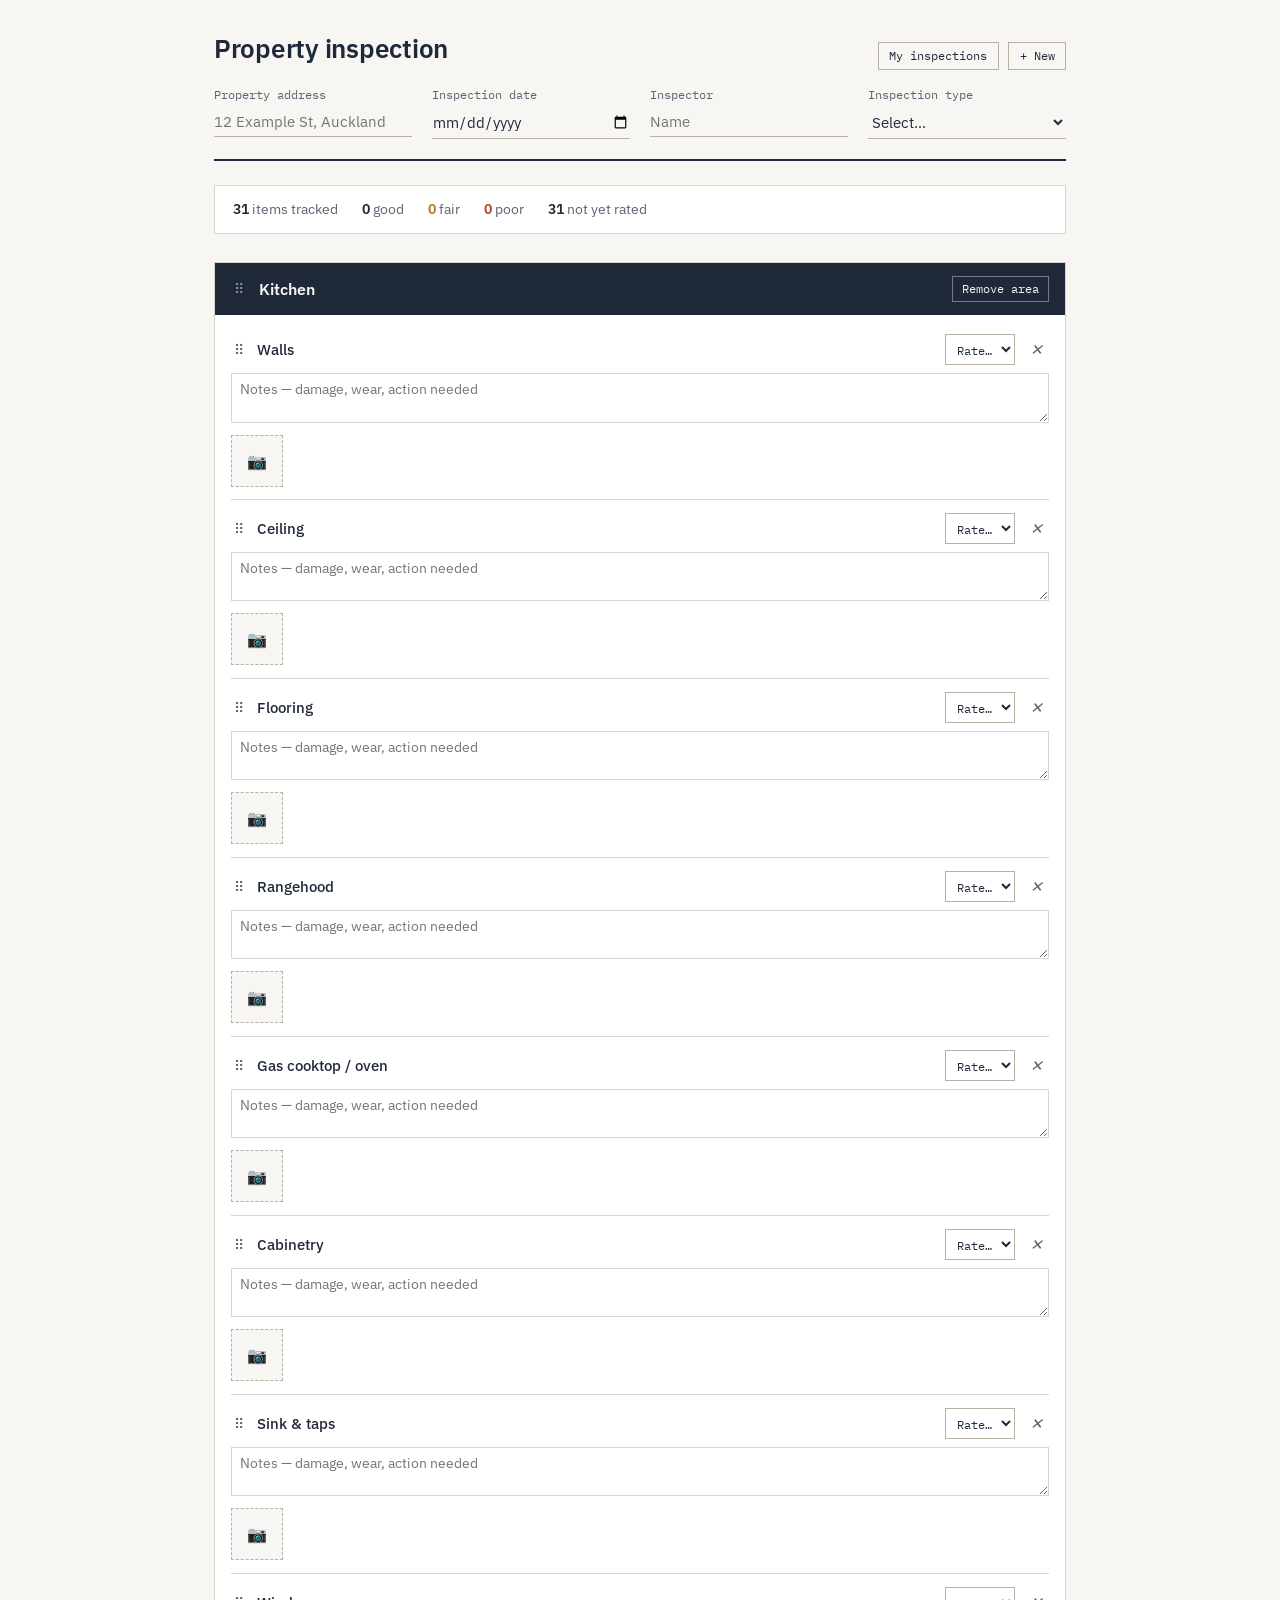
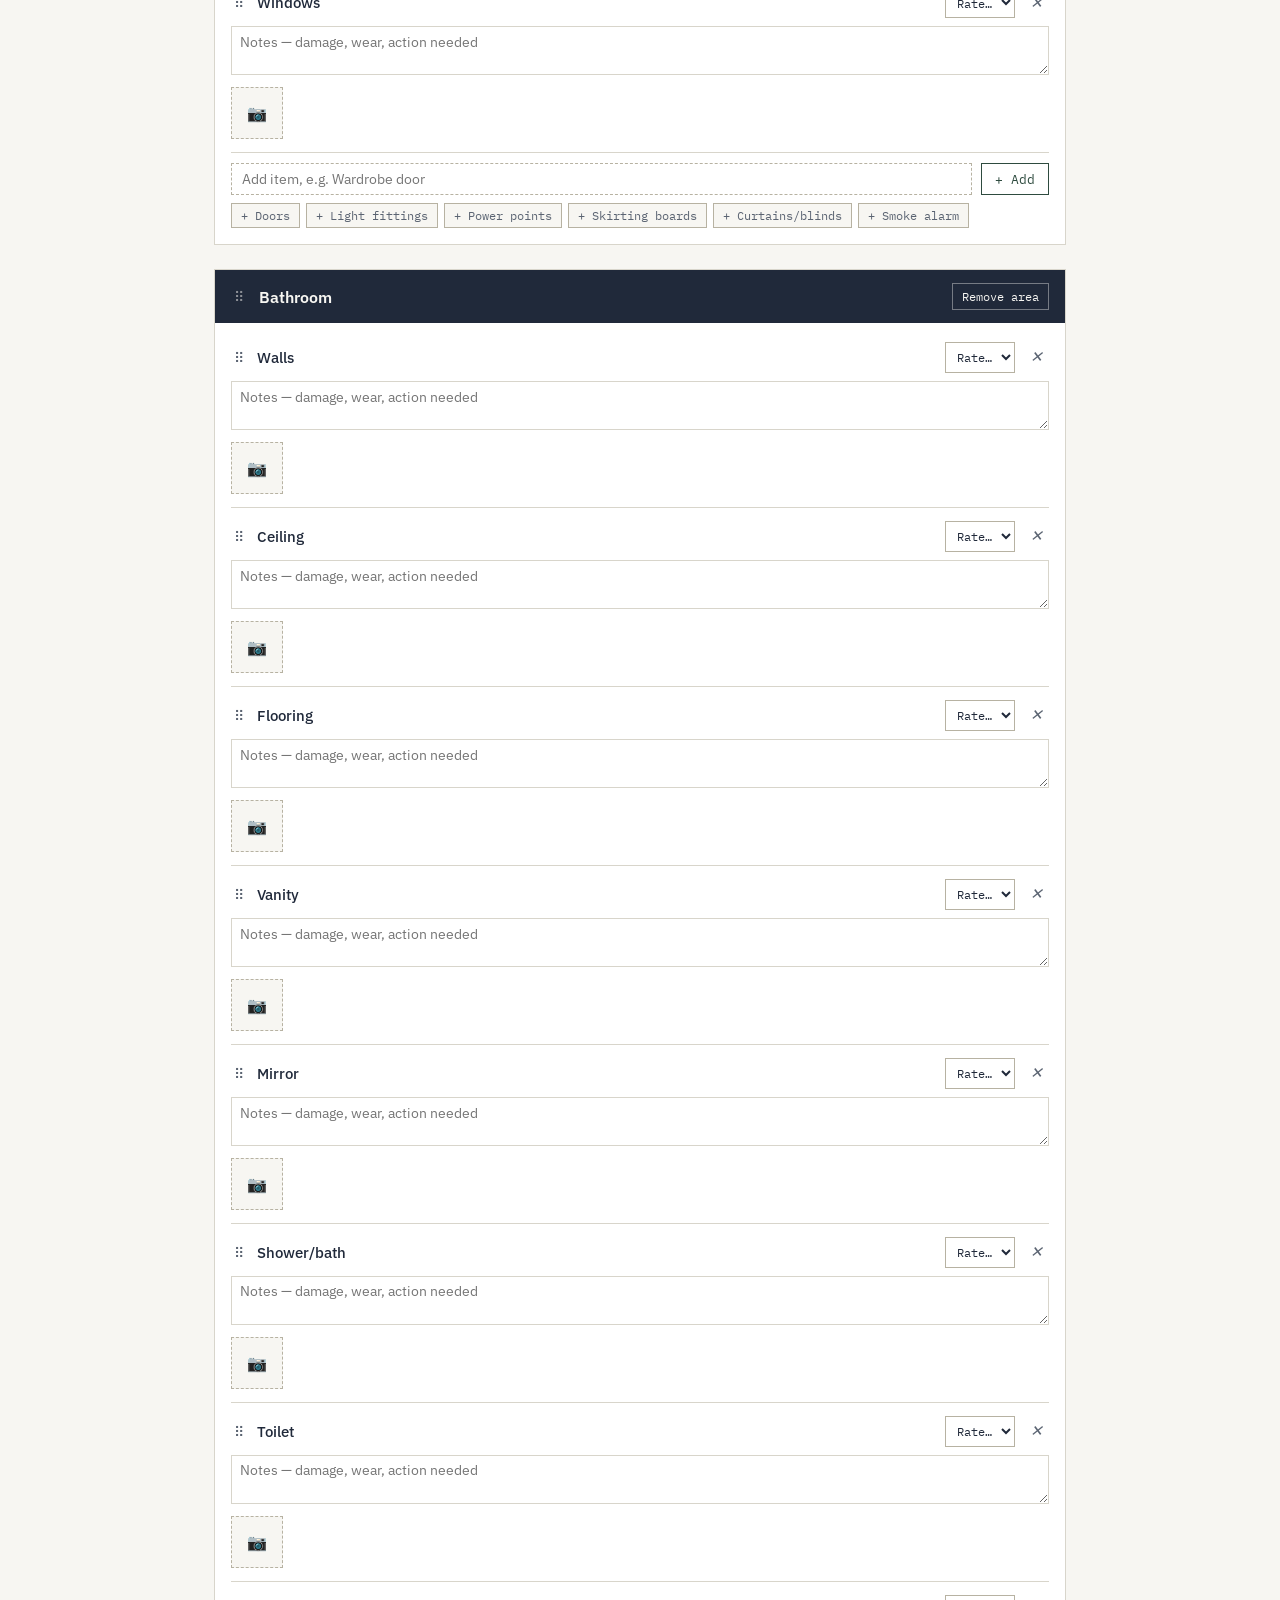
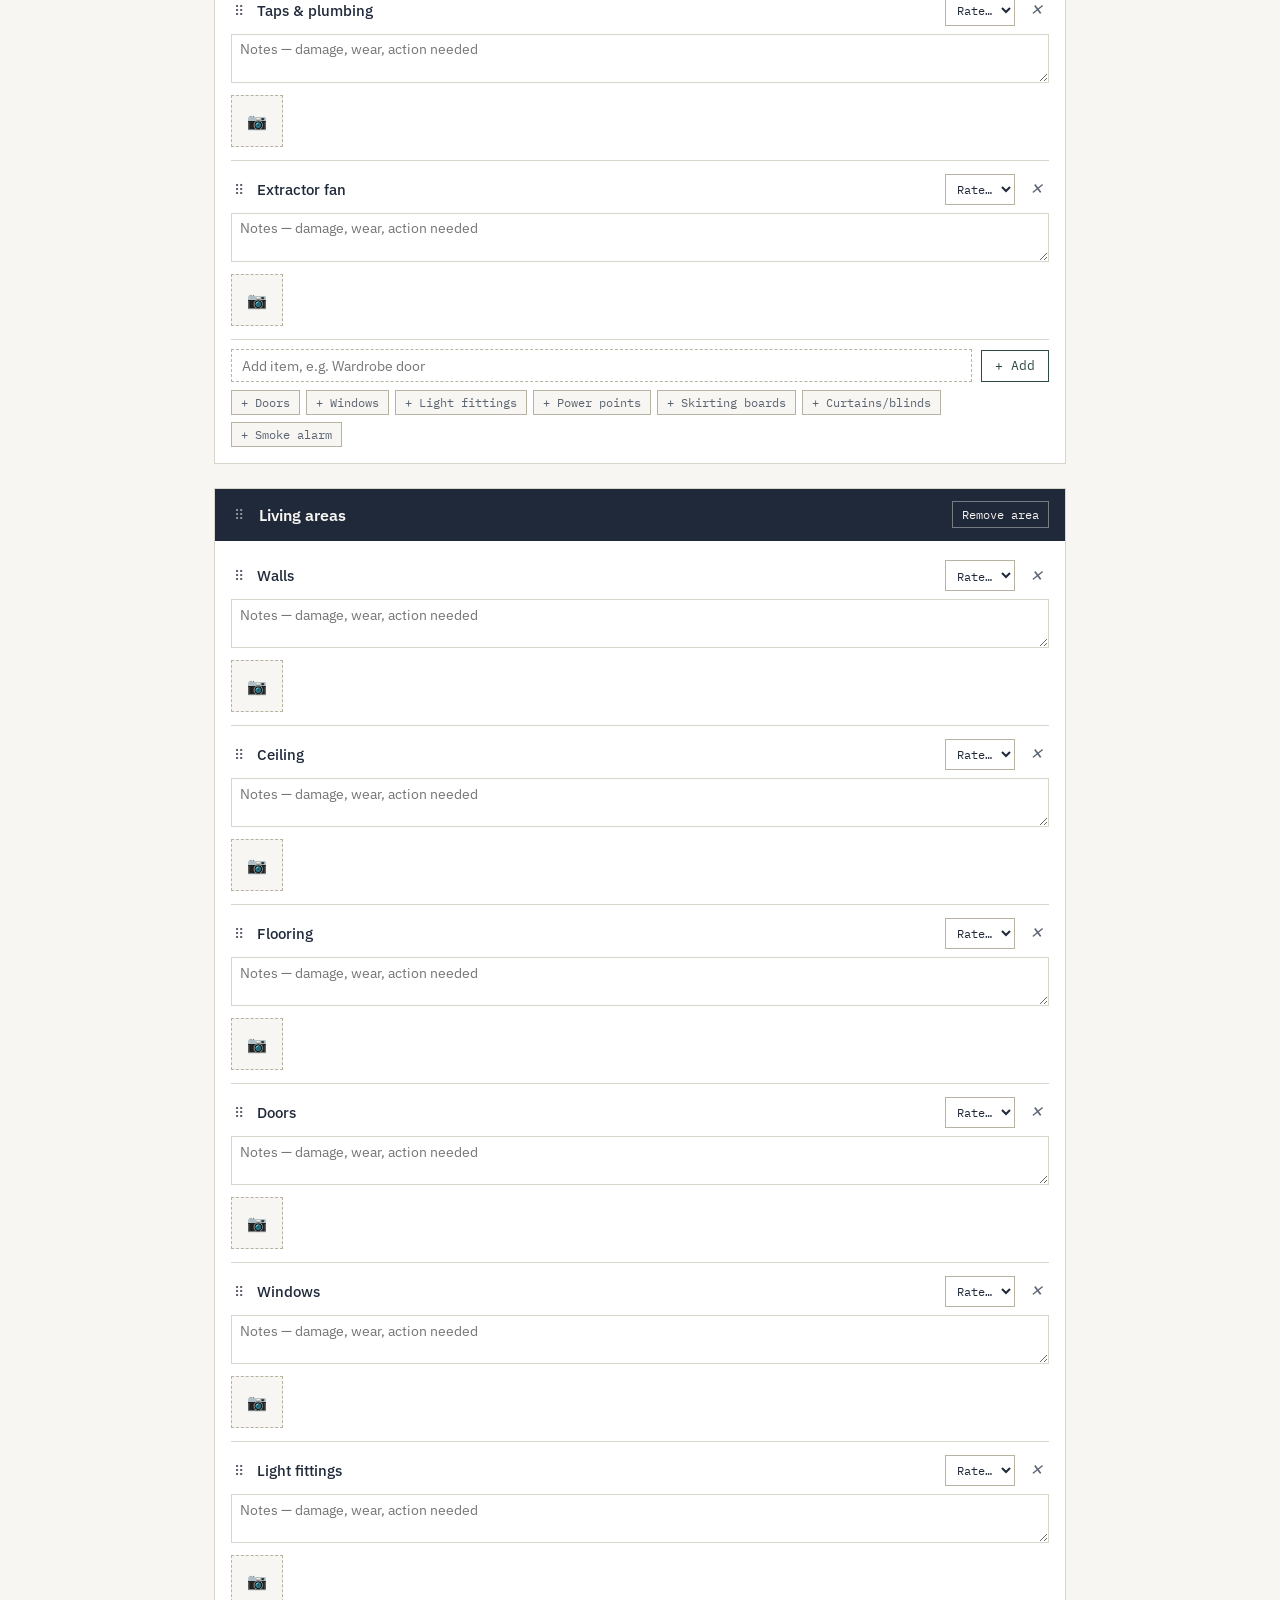
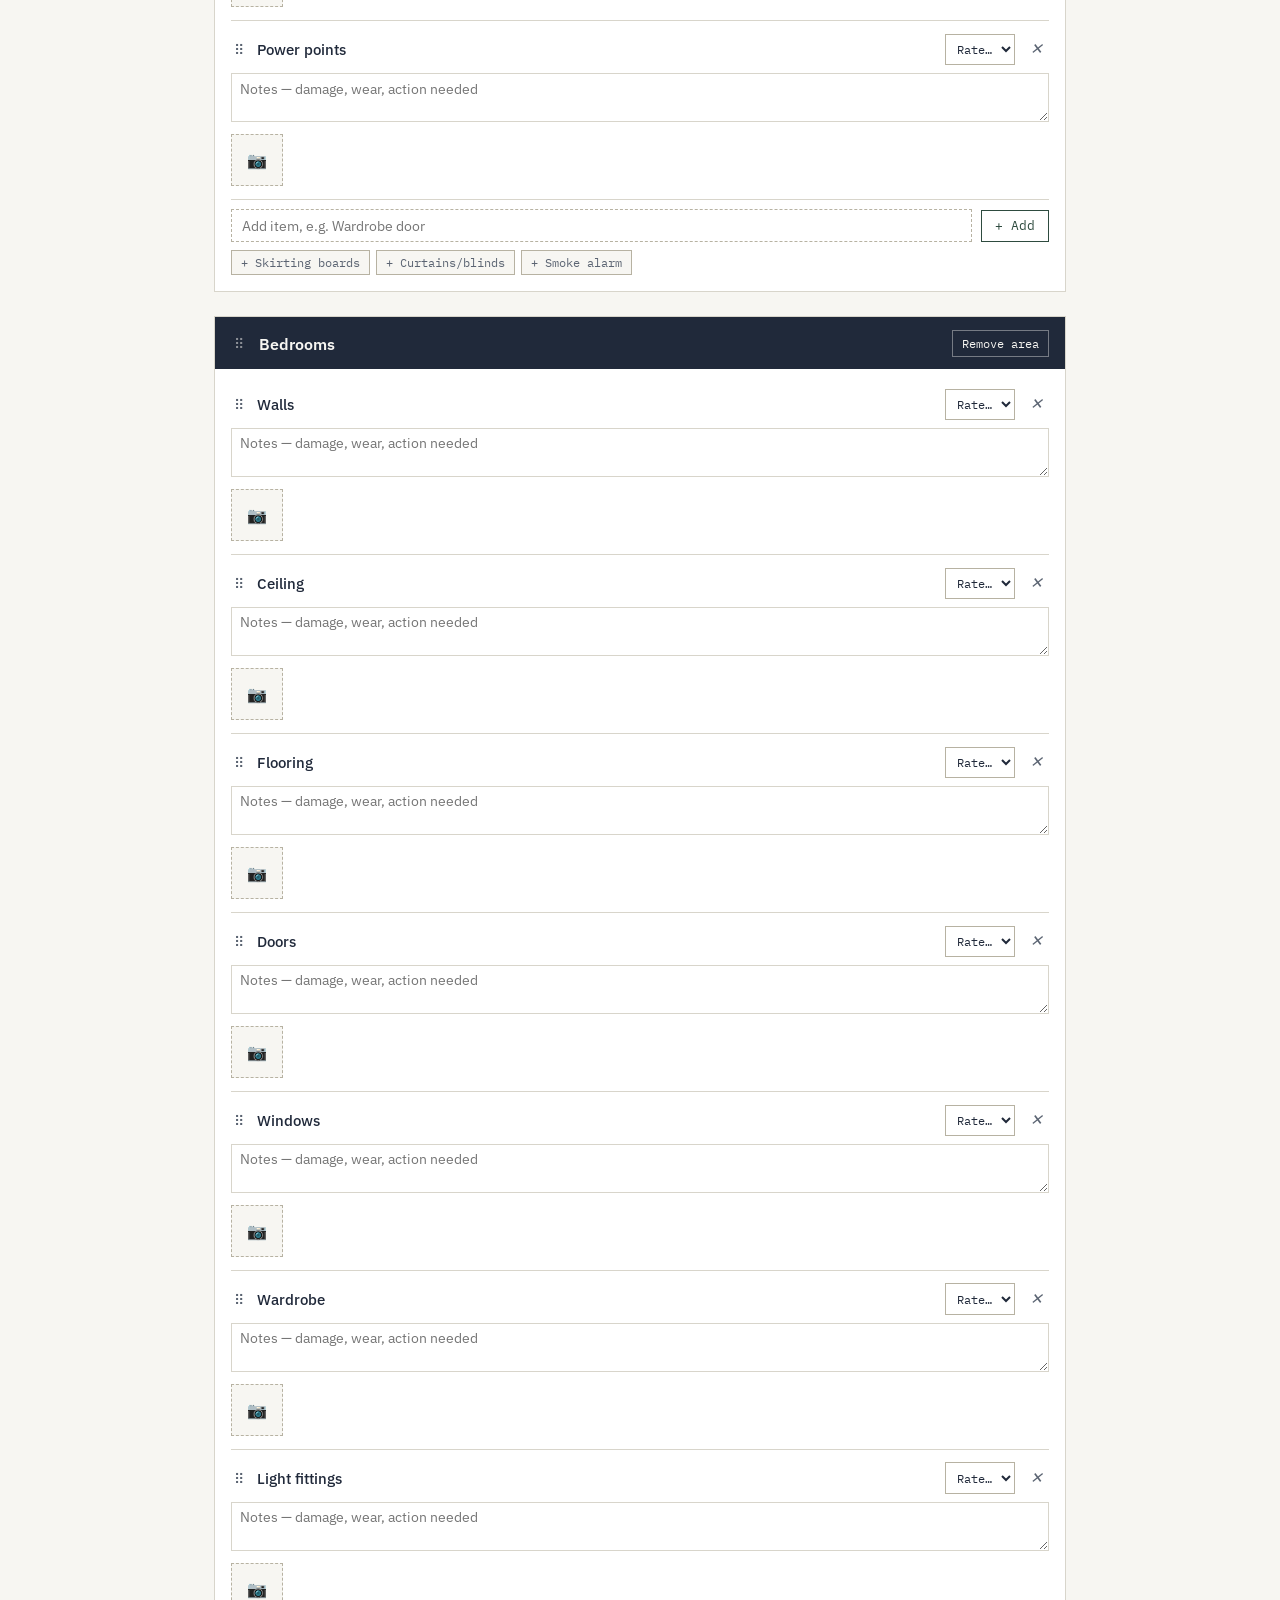
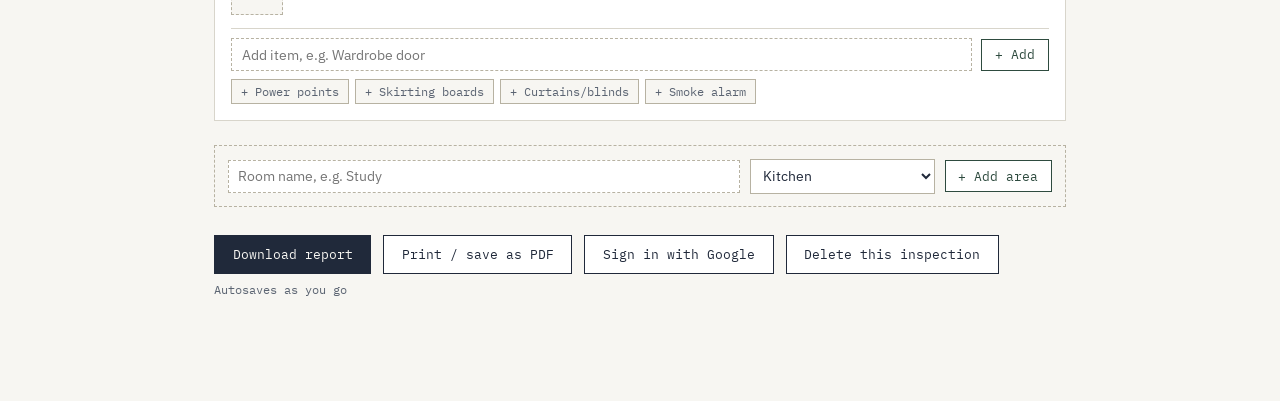
==== index.html @ 3323bc87 "Add files via upload" ====
<!DOCTYPE html>
<html lang="en">
<head>
<meta charset="UTF-8">
<meta name="viewport" content="width=device-width, initial-scale=1.0, viewport-fit=cover">
<meta name="apple-mobile-web-app-capable" content="yes">
<meta name="apple-mobile-web-app-status-bar-style" content="default">
<meta name="apple-mobile-web-app-title" content="Inspection">
<meta name="mobile-web-app-capable" content="yes">
<meta name="color-scheme" content="light">
<link rel="apple-touch-icon" href="data:image/svg+xml,%3Csvg xmlns='http://www.w3.org/2000/svg' viewBox='0 0 120 120'%3E%3Crect width='120' height='120' fill='%2320293A'/%3E%3Crect x='30' y='18' width='60' height='84' fill='%23F7F6F2'/%3E%3Crect x='42' y='10' width='36' height='16' rx='2' fill='%232E4B3F'/%3E%3Cline x1='40' y1='40' x2='80' y2='40' stroke='%2320293A' stroke-width='4'/%3E%3Cline x1='40' y1='54' x2='80' y2='54' stroke='%2320293A' stroke-width='4'/%3E%3Cline x1='40' y1='68' x2='68' y2='68' stroke='%2320293A' stroke-width='4'/%3E%3Ccircle cx='40' cy='84' r='6' fill='%233E7A52'/%3E%3C/svg%3E">
<title>Property Inspection Tracker</title>
<script src="https://accounts.google.com/gsi/client" async defer></script>
<style>
  @import url('https://fonts.googleapis.com/css2?family=IBM+Plex+Sans:wght@400;500;600&family=IBM+Plex+Mono:wght@400;500&display=swap');

  :root{
    --paper:#F7F6F2;
    --ink:#20293A;
    --ink-soft:#5B6472;
    --line:#D8D5CB;
    --line-strong:#B7B2A2;
    --accent:#2E4B3F;
    --good:#3E7A52;
    --good-bg:#E7F1E9;
    --fair:#B4791E;
    --fair-bg:#FBF0DC;
    --poor:#B4432B;
    --poor-bg:#FAE6E1;
    --na-bg:#EDECE7;
  }
  :root{ color-scheme: light; }
  *{box-sizing:border-box;}
  body{
    margin:0;
    background:var(--paper);
    color:var(--ink);
    font-family:'IBM Plex Sans',sans-serif;
    padding:0 0 4rem;
  }
  .wrap{max-width:900px;margin:0 auto;padding:2rem 1.5rem;}

  header{
    border-bottom:2px solid var(--ink);
    padding-bottom:1.25rem;
    margin-bottom:1.5rem;
  }
  header h1{
    font-size:1.6rem;
    font-weight:600;
    margin:0 0 .9rem;
    letter-spacing:-0.01em;
  }
  .meta-grid{
    display:grid;
    grid-template-columns:repeat(auto-fit,minmax(180px,1fr));
    gap:.75rem 1.25rem;
  }
  .meta-field label{
    display:block;
    font-size:.72rem;
    color:var(--ink-soft);
    margin-bottom:.25rem;
    font-family:'IBM Plex Mono',monospace;
  }
  .meta-field input,
  .meta-field select{
    width:100%;
    border:none;
    border-bottom:1px solid var(--line-strong);
    background:transparent;
    font-family:'IBM Plex Sans',sans-serif;
    font-size:.95rem;
    padding:.3rem 0;
    color:var(--ink);
  }
  .meta-field select{cursor:pointer;}
  .meta-field input:focus,
  .meta-field select:focus{outline:none;border-bottom-color:var(--accent);}

  .summary-bar{
    display:flex;
    gap:1.5rem;
    flex-wrap:wrap;
    margin:1.25rem 0 1.75rem;
    padding:.9rem 1.1rem;
    background:#fff;
    border:1px solid var(--line);
  }
  .summary-item{font-size:.85rem;color:var(--ink-soft);}
  .summary-item b{color:var(--ink);font-weight:600;}
  .summary-item.flag-fair b{color:var(--fair);}
  .summary-item.flag-poor b{color:var(--poor);}

  .area{
    margin-bottom:1.5rem;
    border:1px solid var(--line);
    background:#fff;
  }
  .area-head{
    display:flex;
    align-items:center;
    justify-content:space-between;
    padding:.8rem 1rem;
    background:var(--ink);
    color:var(--paper);
    gap:.6rem;
  }
  .area-head-left{display:flex;align-items:center;gap:.6rem;flex:1;min-width:0;}
  .drag-handle{
    cursor:grab;
    color:rgba(247,246,242,.5);
    font-family:'IBM Plex Mono',monospace;
    font-size:.9rem;
    user-select:none;
    padding:.1rem .2rem;
    flex-shrink:0;
  }
  .drag-handle:active{cursor:grabbing;}
  .item-card .drag-handle{
    color:var(--ink-soft);
    align-self:center;
  }
  .area.drag-over{
    outline:2px dashed var(--accent);
    outline-offset:-2px;
  }
  .area.dragging{opacity:.4;}
  .area-head input{
    background:transparent;
    border:none;
    color:var(--paper);
    font-size:1.02rem;
    font-weight:600;
    font-family:'IBM Plex Sans',sans-serif;
    width:60%;
  }
  .area-head input:focus{outline:none;border-bottom:1px solid var(--paper);}
  .area-head .area-actions{display:flex;gap:.6rem;align-items:center;}
  .area-head button{
    background:none;border:1px solid rgba(247,246,242,.4);color:var(--paper);
    font-size:.72rem;padding:.3rem .55rem;cursor:pointer;font-family:'IBM Plex Mono',monospace;
  }
  .area-head button:hover{background:rgba(247,246,242,.12);}

  .items{padding:.4rem 1rem 1rem;}
  .item-card{
    padding:.8rem 0;
    border-bottom:1px solid var(--line);
  }
  .item-card:last-child{border-bottom:none;}
  .item-card.dragging{opacity:.4;}
  .item-card.drag-over{border-top:2px solid var(--accent);}
  .item-top{
    display:flex;
    align-items:center;
    gap:.6rem;
    margin-bottom:.5rem;
  }
  .item-top .drag-handle{flex-shrink:0;}
  .item-top input.item-name{
    flex:1;
    min-width:0;
    border:none;background:transparent;font-size:.92rem;font-weight:500;
    padding:.35rem 0;font-family:'IBM Plex Sans',sans-serif;color:var(--ink);
  }
  .item-top input.item-name:focus{outline:none;}
  .item-top select{
    font-family:'IBM Plex Mono',monospace;
    font-size:.78rem;
    padding:.35rem .4rem;
    border:1px solid var(--line-strong);
    background:#fff;
    color:var(--ink);
    cursor:pointer;
    flex-shrink:0;
  }
  .item-top select.cond-good{background:var(--good-bg);color:var(--good);border-color:var(--good);}
  .item-top select.cond-fair{background:var(--fair-bg);color:var(--fair);border-color:var(--fair);}
  .item-top select.cond-poor{background:var(--poor-bg);color:var(--poor);border-color:var(--poor);}
  .item-top select.cond-na{background:var(--na-bg);color:var(--ink-soft);}
  .item-top .del-item{
    background:none;border:none;color:var(--ink-soft);cursor:pointer;
    font-size:.95rem;padding:.35rem;flex-shrink:0;
  }
  .item-top .del-item:hover{color:var(--poor);}
  .item-card textarea{
    width:100%;
    resize:vertical;
    min-height:2.1rem;
    font-family:'IBM Plex Sans',sans-serif;
    font-size:.85rem;
    border:1px solid var(--line);
    padding:.35rem .5rem;
    color:var(--ink);
    margin-bottom:.5rem;
  }
  .item-card textarea:focus{outline:none;border-color:var(--accent);}

  .item-photos{display:flex;flex-wrap:wrap;gap:.5rem;align-items:center;}
  .photo-thumb{
    width:52px;height:52px;
    border:1px solid var(--line-strong);
    background-size:cover;background-position:center;
    cursor:pointer;padding:0;
    -webkit-print-color-adjust:exact;print-color-adjust:exact;
  }
  .add-photo-btn{
    width:52px;height:52px;
    display:flex;align-items:center;justify-content:center;
    border:1px dashed var(--line-strong);
    font-size:1rem;
    cursor:pointer;
    color:var(--ink-soft);
    background:var(--paper);
  }
  .add-photo-btn:hover{border-color:var(--accent);color:var(--accent);}
  .add-photo-btn input{display:none;}

  .add-item-row{
    display:flex;gap:.6rem;align-items:center;padding-top:.6rem;flex-wrap:wrap;
  }
  .add-item-row input{
    flex:1;min-width:140px;
    border:1px dashed var(--line-strong);
    padding:.4rem .6rem;
    font-size:.85rem;
    font-family:'IBM Plex Sans',sans-serif;
  }
  .add-item-row input:focus{outline:none;border-color:var(--accent);}
  .add-item-row select{
    border:1px solid var(--line-strong);
    background:#fff;
    padding:.4rem .5rem;
    font-size:.85rem;
    font-family:'IBM Plex Sans',sans-serif;
    color:var(--ink);
    min-width:170px;
  }
  .add-item-row select:focus{outline:none;border-color:var(--accent);}
  .add-item-row button.add-btn{
    border:1px solid var(--accent);color:var(--accent);background:#fff;
    padding:.4rem .8rem;font-size:.8rem;cursor:pointer;font-family:'IBM Plex Mono',monospace;
  }
  .add-item-row button.add-btn:hover{background:var(--accent);color:#fff;}

  .quick-chips{display:flex;flex-wrap:wrap;gap:.4rem;margin-top:.5rem;}
  .chip{
    font-size:.74rem;
    font-family:'IBM Plex Mono',monospace;
    border:1px solid var(--line-strong);
    background:var(--paper);
    padding:.25rem .55rem;
    cursor:pointer;
    color:var(--ink-soft);
  }
  .chip:hover{border-color:var(--accent);color:var(--accent);}

  .bottom-actions{
    display:flex;gap:.75rem;flex-wrap:wrap;margin-top:1.75rem;
  }
  .bottom-actions button{
    font-family:'IBM Plex Mono',monospace;
    font-size:.82rem;
    padding:.6rem 1.1rem;
    cursor:pointer;
    border:1px solid var(--ink);
    background:#fff;
    color:var(--ink);
  }
  .bottom-actions button.primary{background:var(--ink);color:var(--paper);}
  .bottom-actions button:hover{opacity:.85;}

  .save-status{
    font-size:.72rem;color:var(--ink-soft);font-family:'IBM Plex Mono',monospace;
    margin-top:.5rem;
  }

  @media (max-width:640px){
    .item-top{flex-wrap:wrap;}
    .item-top input.item-name{flex-basis:100%;order:1;}
  }

  @media print{
    body{background:#fff;}
    .add-item-row,.area-head button,.bottom-actions,.save-status,.add-photo-btn,.header-actions,.modal-overlay{display:none !important;}
    .area{break-inside:avoid;}
    .area-head{background:#eee !important;color:#000 !important;-webkit-print-color-adjust:exact;print-color-adjust:exact;}
    .area-head input{color:#000 !important;}
    .photo-thumb{-webkit-print-color-adjust:exact;print-color-adjust:exact;}
  }

  .header-top{display:flex;align-items:center;justify-content:space-between;gap:.75rem;flex-wrap:wrap;margin-bottom:.5rem;}
  .header-actions{display:flex;gap:.6rem;}
  .linklike{
    background:none;border:1px solid var(--line-strong);color:var(--ink);
    font-family:'IBM Plex Mono',monospace;font-size:.75rem;
    padding:.35rem .65rem;cursor:pointer;
  }
  .linklike:hover{border-color:var(--accent);color:var(--accent);}

  .modal-overlay{
    position:fixed;inset:0;background:rgba(32,41,58,.55);
    display:flex;align-items:center;justify-content:center;
    padding:1.25rem;z-index:100;
  }
  .modal-overlay[hidden]{display:none;}
  .modal{
    background:#fff;max-width:520px;width:100%;max-height:80vh;
    overflow-y:auto;border:1px solid var(--line);
  }
  .modal-head{
    display:flex;align-items:center;justify-content:space-between;
    padding:.9rem 1rem;background:var(--ink);color:var(--paper);
    font-weight:600;position:sticky;top:0;
  }
  .modal-head button{background:none;border:none;color:var(--paper);font-size:1.1rem;cursor:pointer;}
  #drafts-list{padding:.5rem;}
  .empty-note{padding:1rem;color:var(--ink-soft);font-size:.88rem;}
  .draft-row{
    display:flex;align-items:center;justify-content:space-between;gap:.75rem;
    padding:.75rem;border-bottom:1px solid var(--line);
  }
  .draft-row:last-child{border-bottom:none;}
  .draft-row.draft-current{background:var(--good-bg);}
  .draft-title{font-weight:600;font-size:.9rem;}
  .draft-meta{font-size:.72rem;color:var(--ink-soft);font-family:'IBM Plex Mono',monospace;margin-top:.15rem;}
  .draft-actions{display:flex;gap:.4rem;flex-shrink:0;}
  .draft-actions button{
    font-family:'IBM Plex Mono',monospace;font-size:.72rem;
    padding:.35rem .6rem;border:1px solid var(--line-strong);background:#fff;cursor:pointer;
  }
  .draft-resume:hover{border-color:var(--accent);color:var(--accent);}
  .draft-delete:hover{border-color:var(--poor);color:var(--poor);}

  .lightbox-inner{max-width:90vw;max-height:85vh;display:flex;flex-direction:column;gap:.75rem;align-items:center;}
  .lightbox-inner img{max-width:90vw;max-height:70vh;object-fit:contain;background:#000;}
  .lightbox-actions{display:flex;gap:.6rem;}
  .lightbox-actions button{
    font-family:'IBM Plex Mono',monospace;font-size:.8rem;padding:.5rem 1rem;cursor:pointer;
    border:1px solid #fff;background:transparent;color:#fff;
  }
</style>
</head>
<body>
<div class="wrap">

  <header>
    <div class="header-top">
      <h1>Property inspection</h1>
      <div class="header-actions">
        <button class="linklike" id="drafts-btn">My inspections</button>
        <button class="linklike" id="new-btn">+ New</button>
      </div>
    </div>
    <div class="meta-grid">
      <div class="meta-field"><label>Property address</label><input id="f-address" placeholder="12 Example St, Auckland"></div>
      <div class="meta-field"><label>Inspection date</label><input id="f-date" type="date"></div>
      <div class="meta-field"><label>Inspector</label><input id="f-inspector" placeholder="Name"></div>
      <div class="meta-field"><label>Inspection type</label>
        <select id="f-type">
          <option value="">Select…</option>
          <option value="Routine">Routine</option>
          <option value="Entry">Entry</option>
          <option value="Exit">Exit</option>
        </select>
      </div>
    </div>
  </header>

  <div class="summary-bar" id="summary-bar"></div>

  <div id="areas"></div>

  <div class="add-item-row" id="new-area-row" style="border:1px dashed var(--line-strong);padding:.8rem;margin-bottom:1.5rem;">
    <input id="new-area-name" placeholder="Room name, e.g. Study">
    <select id="new-area-template"></select>
    <button class="add-btn" id="add-area-btn">+ Add area</button>
  </div>

  <div class="bottom-actions">
    <button class="primary" id="export-btn">Download report</button>
    <button id="print-btn">Print / save as PDF</button>
    <button id="drive-signin-btn">Sign in with Google</button>
    <button id="drive-upload-btn" style="display:none;">Save to Drive</button>
    <button id="reset-btn">Delete this inspection</button>
  </div>
  <div class="save-status" id="save-status">Autosaves as you go</div>
  <div class="save-status" id="drive-status"></div>

</div>

<div class="modal-overlay" id="drafts-modal" hidden>
  <div class="modal">
    <div class="modal-head"><span>My inspections</span><button id="drafts-close">✕</button></div>
    <div id="drafts-list"></div>
  </div>
</div>

<div class="modal-overlay" id="lightbox" hidden>
  <div class="lightbox-inner">
    <img id="lightbox-img" src="" alt="Item photo">
    <div class="lightbox-actions">
      <button id="lightbox-delete">Delete photo</button>
      <button id="lightbox-close">Close</button>
    </div>
  </div>
</div>

<script>
const STORAGE_KEY = 'inspection:current';
const CONDITIONS = ['Good','Fair','Poor','N/A'];
const INDEX_KEY = 'inspection:index';
const CURRENT_KEY = 'inspection:currentId';
function draftKey(id){ return 'inspection:draft:' + id; }

// ── Google Drive integration ──
// To enable "Save to Drive": in Google Cloud Console, create an OAuth Client ID
// (Application type: Web application; Authorized JavaScript origin = this page's
// https:// URL), then paste the Client ID below and re-upload this file.
const GOOGLE_CLIENT_ID = 'PASTE_YOUR_CLIENT_ID_HERE.apps.googleusercontent.com';
const DRIVE_SCOPE = 'https://www.googleapis.com/auth/drive.file https://www.googleapis.com/auth/userinfo.email';
let driveTokenClient = null;
let driveAccessToken = null;

// Standalone storage adapter — uses the browser's local storage directly,
// so this works fully offline once added to the Home Screen (no Claude needed).
const localDB = {
  async get(key){
    const v = localStorage.getItem(key);
    return v === null ? null : { key, value: v };
  },
  async set(key, value){
    localStorage.setItem(key, value);
    return { key, value };
  }
};

const DEFAULT_AREAS = [
  { name:'Kitchen', items:['Walls','Ceiling','Flooring','Rangehood','Gas cooktop / oven','Cabinetry','Sink & taps','Windows'] },
  { name:'Bathroom', items:['Walls','Ceiling','Flooring','Vanity','Mirror','Shower/bath','Toilet','Taps & plumbing','Extractor fan'] },
  { name:'Living areas', items:['Walls','Ceiling','Flooring','Doors','Windows','Light fittings','Power points'] },
  { name:'Bedrooms', items:['Walls','Ceiling','Flooring','Doors','Windows','Wardrobe','Light fittings'] },
];

const ROOM_TEMPLATES = {
  'Kitchen': ['Walls','Ceiling','Flooring','Rangehood','Gas cooktop / oven','Cabinetry','Sink & taps','Windows','Light fittings','Power points'],
  'Bathroom': ['Walls','Ceiling','Flooring','Vanity','Mirror','Shower/bath','Toilet','Taps & plumbing','Extractor fan','Light fittings'],
  'Bedroom': ['Walls','Ceiling','Flooring','Doors','Windows','Wardrobe','Light fittings','Power points','Curtains/blinds'],
  'Living area': ['Walls','Ceiling','Flooring','Doors','Windows','Light fittings','Power points','Curtains/blinds'],
  'Laundry': ['Walls','Ceiling','Flooring','Sink & taps','Cabinetry','Windows','Light fittings','Power points','Extractor fan'],
  'Garage': ['Walls','Ceiling','Flooring','Garage door','Windows','Light fittings','Power points'],
  'Outdoor / exterior': ['Exterior walls','Roof','Guttering','Fencing','Decking/paving','Garden beds','Letterbox','Outdoor lighting'],
  'Hallway / entry': ['Walls','Ceiling','Flooring','Front door','Light fittings','Power points'],
  'Blank (no preset items)': []
};

const COMMON_ITEMS = ['Walls','Ceiling','Flooring','Doors','Windows','Light fittings','Power points','Skirting boards','Curtains/blinds','Smoke alarm'];

let state = null;
let saveTimer = null;

function uid(){ return Math.random().toString(36).slice(2,9); }

function freshState(id){
  return {
    id,
    address:'', date:'', inspector:'', type:'',
    areas: DEFAULT_AREAS.map(a => ({
      id: uid(),
      name: a.name,
      items: a.items.map(name => ({ id: uid(), name, condition:'', notes:'', photos:[] }))
    }))
  };
}

async function getIndex(){
  try{
    const r = await localDB.get(INDEX_KEY);
    return r && r.value ? JSON.parse(r.value) : [];
  }catch(e){ return []; }
}
async function setIndex(idx){
  await localDB.set(INDEX_KEY, JSON.stringify(idx));
}
async function upsertIndexEntry(){
  const idx = await getIndex();
  const i = idx.findIndex(d=>d.id===state.id);
  const entry = { id: state.id, address: state.address, date: state.date, type: state.type, updatedAt: Date.now() };
  if(i>=0) idx[i] = entry; else idx.push(entry);
  await setIndex(idx);
}

async function startFreshDraft(){
  state = freshState(uid());
  await localDB.set(CURRENT_KEY, state.id);
  await localDB.set(draftKey(state.id), JSON.stringify(state));
  await upsertIndexEntry();
}

async function load(){
  try{
    const curRes = await localDB.get(CURRENT_KEY);
    const currentId = curRes ? curRes.value : null;
    if(currentId){
      const draftRes = await localDB.get(draftKey(currentId));
      if(draftRes && draftRes.value) state = JSON.parse(draftRes.value);
    }
    if(!state) await startFreshDraft();
  }catch(e){
    await startFreshDraft();
  }
  render();
}

function scheduleSave(){
  document.getElementById('save-status').textContent = 'Saving…';
  clearTimeout(saveTimer);
  saveTimer = setTimeout(async ()=>{
    try{
      await localDB.set(draftKey(state.id), JSON.stringify(state));
      await upsertIndexEntry();
      document.getElementById('save-status').textContent = 'Saved ' + new Date().toLocaleTimeString();
    }catch(e){
      document.getElementById('save-status').textContent = 'Could not save — your changes stay in this session';
    }
  }, 500);
}

function condClass(c){
  if(c==='Good') return 'cond-good';
  if(c==='Fair') return 'cond-fair';
  if(c==='Poor') return 'cond-poor';
  if(c==='N/A') return 'cond-na';
  return '';
}

function renderSummary(){
  let total=0, good=0, fair=0, poor=0, unrated=0;
  state.areas.forEach(a=>a.items.forEach(it=>{
    total++;
    if(it.condition==='Good') good++;
    else if(it.condition==='Fair') fair++;
    else if(it.condition==='Poor') poor++;
    else if(it.condition==='') unrated++;
  }));
  const bar = document.getElementById('summary-bar');
  bar.innerHTML = `
    <div class="summary-item"><b>${total}</b> items tracked</div>
    <div class="summary-item"><b>${good}</b> good</div>
    <div class="summary-item flag-fair"><b>${fair}</b> fair</div>
    <div class="summary-item flag-poor"><b>${poor}</b> poor</div>
    <div class="summary-item"><b>${unrated}</b> not yet rated</div>
  `;
}

function render(){
  document.getElementById('f-address').value = state.address;
  document.getElementById('f-date').value = state.date;
  document.getElementById('f-inspector').value = state.inspector;
  document.getElementById('f-type').value = state.type;

  const areasEl = document.getElementById('areas');
  areasEl.innerHTML = '';

  state.areas.forEach(area=>{
    const areaDiv = document.createElement('div');
    areaDiv.className = 'area';

    areaDiv.dataset.areaId = area.id;

    const head = document.createElement('div');
    head.className = 'area-head';
    head.innerHTML = `
      <div class="area-head-left">
        <span class="drag-handle" draggable="true" title="Drag to reorder">⠿</span>
        <input class="area-name-input" value="${escapeAttr(area.name)}">
      </div>
      <div class="area-actions">
        <button class="del-area-btn" title="Remove this area">Remove area</button>
      </div>
    `;
    head.querySelector('.area-name-input').addEventListener('input', e=>{
      area.name = e.target.value; scheduleSave();
    });
    head.querySelector('.del-area-btn').addEventListener('click', ()=>{
      if(confirm(`Remove "${area.name}" and all its items?`)){
        state.areas = state.areas.filter(a=>a.id!==area.id);
        scheduleSave(); render();
      }
    });
    areaDiv.appendChild(head);

    const itemsDiv = document.createElement('div');
    itemsDiv.className = 'items';

    area.items.forEach(item=>{
      if(!item.photos) item.photos = [];
      const row = document.createElement('div');
      row.className = 'item-card';
      row.dataset.itemId = item.id;
      row.innerHTML = `
        <div class="item-top">
          <span class="drag-handle" draggable="true" title="Drag to reorder">⠿</span>
          <input class="item-name" value="${escapeAttr(item.name)}" placeholder="Item name">
          <select class="${condClass(item.condition)}">
            <option value=""${item.condition===''?' selected':''}>Rate…</option>
            ${CONDITIONS.map(c=>`<option value="${c}"${item.condition===c?' selected':''}>${c}</option>`).join('')}
          </select>
          <button class="del-item" title="Remove item"><i>✕</i></button>
        </div>
        <textarea placeholder="Notes — damage, wear, action needed">${escapeHtml(item.notes)}</textarea>
        <div class="item-photos">
          ${item.photos.map((src,idx)=>`<button type="button" class="photo-thumb" data-idx="${idx}" style="background-image:url('${src}')" title="View photo"></button>`).join('')}
          <label class="add-photo-btn" title="Add a photo">
            📷
            <input type="file" accept="image/*" capture="environment" class="photo-input">
          </label>
        </div>
      `;
      row.querySelector('.item-name').addEventListener('input', e=>{
        item.name = e.target.value; scheduleSave();
      });
      const sel = row.querySelector('select');
      sel.addEventListener('change', e=>{
        item.condition = e.target.value;
        sel.className = condClass(item.condition);
        scheduleSave(); renderSummary();
      });
      row.querySelector('textarea').addEventListener('input', e=>{
        item.notes = e.target.value; scheduleSave();
      });
      row.querySelector('.del-item').addEventListener('click', ()=>{
        area.items = area.items.filter(i=>i.id!==item.id);
        scheduleSave(); render();
      });
      row.querySelectorAll('.photo-thumb').forEach(btn=>{
        btn.addEventListener('click', ()=>{
          openLightbox(item, parseInt(btn.dataset.idx,10));
        });
      });
      const photoInput = row.querySelector('.photo-input');
      photoInput.addEventListener('change', async e=>{
        const file = e.target.files[0];
        if(!file) return;
        try{
          const dataUrl = await compressImage(file);
          item.photos.push(dataUrl);
          scheduleSave(); render();
        }catch(err){
          alert('Could not process that photo. Please try again.');
        }
      });
      itemsDiv.appendChild(row);
    });

    const addRow = document.createElement('div');
    addRow.className = 'add-item-row';
    addRow.innerHTML = `<input placeholder="Add item, e.g. Wardrobe door"><button class="add-btn">+ Add</button>`;
    const addInput = addRow.querySelector('input');
    const addBtn = addRow.querySelector('.add-btn');
    const doAdd = (nameOverride)=>{
      const v = (nameOverride !== undefined ? nameOverride : addInput.value).trim();
      if(!v) return;
      area.items.push({ id: uid(), name: v, condition:'', notes:'', photos:[] });
      addInput.value='';
      scheduleSave(); render();
    };
    addBtn.addEventListener('click', ()=>doAdd());
    addInput.addEventListener('keydown', e=>{ if(e.key==='Enter'){ e.preventDefault(); doAdd(); } });
    itemsDiv.appendChild(addRow);

    const existingNames = new Set(area.items.map(i=>i.name.trim().toLowerCase()));
    const suggestions = COMMON_ITEMS.filter(n=>!existingNames.has(n.toLowerCase())).slice(0,8);
    if(suggestions.length){
      const chipsDiv = document.createElement('div');
      chipsDiv.className = 'quick-chips';
      suggestions.forEach(name=>{
        const chip = document.createElement('button');
        chip.type = 'button';
        chip.className = 'chip';
        chip.textContent = '+ ' + name;
        chip.addEventListener('click', ()=>doAdd(name));
        chipsDiv.appendChild(chip);
      });
      itemsDiv.appendChild(chipsDiv);
    }

    areaDiv.appendChild(itemsDiv);
    areasEl.appendChild(areaDiv);
  });

  renderSummary();
}

function escapeHtml(s){
  return (s||'').replace(/&/g,'&amp;').replace(/</g,'&lt;').replace(/>/g,'&gt;');
}
function escapeAttr(s){
  return (s||'').replace(/&/g,'&amp;').replace(/"/g,'&quot;');
}

document.getElementById('f-address').addEventListener('input', e=>{ state.address=e.target.value; scheduleSave(); });
document.getElementById('f-date').addEventListener('input', e=>{ state.date=e.target.value; scheduleSave(); });
document.getElementById('f-inspector').addEventListener('input', e=>{ state.inspector=e.target.value; scheduleSave(); });
document.getElementById('f-type').addEventListener('change', e=>{ state.type=e.target.value; scheduleSave(); });

// --- Drag and drop reordering (areas + items within an area) ---
const areasEl = document.getElementById('areas');
let dragKind = null;   // 'area' | 'item'
let dragAreaId = null;
let dragItemId = null;

areasEl.addEventListener('dragstart', e=>{
  const handle = e.target.closest('.drag-handle');
  if(!handle) return;
  const itemRow = handle.closest('.item-card');
  const areaBlock = handle.closest('.area');
  if(itemRow){
    dragKind = 'item';
    dragAreaId = areaBlock.dataset.areaId;
    dragItemId = itemRow.dataset.itemId;
    itemRow.classList.add('dragging');
  }else if(areaBlock){
    dragKind = 'area';
    dragAreaId = areaBlock.dataset.areaId;
    areaBlock.classList.add('dragging');
  }
  e.dataTransfer.effectAllowed = 'move';
});

areasEl.addEventListener('dragend', e=>{
  areasEl.querySelectorAll('.dragging').forEach(el=>el.classList.remove('dragging'));
  areasEl.querySelectorAll('.drag-over').forEach(el=>el.classList.remove('drag-over'));
  dragKind = null; dragAreaId = null; dragItemId = null;
});

areasEl.addEventListener('dragover', e=>{
  if(!dragKind) return;
  e.preventDefault();
  if(dragKind === 'area'){
    const overArea = e.target.closest('.area');
    areasEl.querySelectorAll('.area.drag-over').forEach(el=>el.classList.remove('drag-over'));
    if(overArea) overArea.classList.add('drag-over');
  }else if(dragKind === 'item'){
    const overRow = e.target.closest('.item-card');
    const overAreaBlock = e.target.closest('.area');
    areasEl.querySelectorAll('.item-card.drag-over').forEach(el=>el.classList.remove('drag-over'));
    if(overRow && overAreaBlock && overAreaBlock.dataset.areaId === dragAreaId){
      overRow.classList.add('drag-over');
    }
  }
});

areasEl.addEventListener('drop', e=>{
  if(!dragKind) return;
  e.preventDefault();

  if(dragKind === 'area'){
    const overArea = e.target.closest('.area');
    if(overArea && overArea.dataset.areaId !== dragAreaId){
      const fromIdx = state.areas.findIndex(a=>a.id===dragAreaId);
      const toIdx = state.areas.findIndex(a=>a.id===overArea.dataset.areaId);
      const [moved] = state.areas.splice(fromIdx,1);
      state.areas.splice(toIdx,0,moved);
      scheduleSave(); render();
    }
  }else if(dragKind === 'item'){
    const overRow = e.target.closest('.item-card');
    const overAreaBlock = e.target.closest('.area');
    if(overRow && overAreaBlock && overAreaBlock.dataset.areaId === dragAreaId){
      const area = state.areas.find(a=>a.id===dragAreaId);
      const fromIdx = area.items.findIndex(i=>i.id===dragItemId);
      const toIdx = area.items.findIndex(i=>i.id===overRow.dataset.itemId);
      if(fromIdx !== -1 && toIdx !== -1 && fromIdx !== toIdx){
        const [moved] = area.items.splice(fromIdx,1);
        area.items.splice(toIdx,0,moved);
        scheduleSave(); render();
      }
    }
  }
});

function populateTemplateSelect(){
  const sel = document.getElementById('new-area-template');
  sel.innerHTML = Object.keys(ROOM_TEMPLATES).map(name=>`<option value="${escapeAttr(name)}">${name}</option>`).join('');
}
populateTemplateSelect();

document.getElementById('new-area-template').addEventListener('change', e=>{
  const nameInput = document.getElementById('new-area-name');
  const template = e.target.value;
  if(!nameInput.value.trim() && template !== 'Blank (no preset items)'){
    nameInput.value = template;
  }
});

document.getElementById('add-area-btn').addEventListener('click', ()=>{
  const input = document.getElementById('new-area-name');
  const templateSel = document.getElementById('new-area-template');
  const template = templateSel.value;
  const v = input.value.trim() || template;
  if(!v) return;
  const presetItems = ROOM_TEMPLATES[template] || [];
  state.areas.push({
    id: uid(),
    name: v,
    items: presetItems.map(name => ({ id: uid(), name, condition:'', notes:'', photos:[] }))
  });
  input.value='';
  scheduleSave(); render();
});
document.getElementById('new-area-name').addEventListener('keydown', e=>{
  if(e.key==='Enter'){ e.preventDefault(); document.getElementById('add-area-btn').click(); }
});

function buildReportText(){
  let lines = [];
  lines.push(`PROPERTY INSPECTION REPORT`);
  lines.push(`Address: ${state.address||'—'}`);
  lines.push(`Date: ${state.date||'—'}`);
  lines.push(`Inspector: ${state.inspector||'—'}`);
  lines.push(`Type: ${state.type||'—'}`);
  lines.push('');
  state.areas.forEach(area=>{
    lines.push(`## ${area.name}`);
    area.items.forEach(it=>{
      const photoNote = it.photos && it.photos.length ? ` (${it.photos.length} photo${it.photos.length>1?'s':''} attached — see printed/PDF copy)` : '';
      lines.push(`- ${it.name}: ${it.condition||'Not rated'}${it.notes ? ' — '+it.notes : ''}${photoNote}`);
    });
    lines.push('');
  });
  return lines.join('\n');
}

function reportFilename(ext){
  return `inspection-${(state.address||'report').replace(/[^a-z0-9]+/gi,'-').toLowerCase()}.${ext||'txt'}`;
}

document.getElementById('print-btn').addEventListener('click', ()=> window.print());

// --- New inspection / drafts (multiple saved inspections) ---
document.getElementById('new-btn').addEventListener('click', async ()=>{
  if(!confirm('Start a new inspection? Your current one stays saved and can be resumed from "My inspections".')) return;
  await startFreshDraft();
  render();
});

document.getElementById('reset-btn').addEventListener('click', ()=> deleteDraft(state.id));

async function deleteDraft(id){
  if(!confirm('Delete this inspection? This cannot be undone.')) return;
  try{ localStorage.removeItem(draftKey(id)); }catch(e){}
  let idx = await getIndex();
  idx = idx.filter(d=>d.id!==id);
  await setIndex(idx);
  if(id === state.id){
    if(idx.length){
      await resumeDraft(idx[0].id);
    }else{
      await startFreshDraft();
      render();
    }
  }
  if(!document.getElementById('drafts-modal').hidden) openDraftsModal();
}

async function resumeDraft(id){
  if(id === state.id){ document.getElementById('drafts-modal').hidden = true; return; }
  try{
    const res = await localDB.get(draftKey(id));
    if(res && res.value){
      state = JSON.parse(res.value);
      await localDB.set(CURRENT_KEY, state.id);
      render();
    }
  }catch(e){}
  document.getElementById('drafts-modal').hidden = true;
}

async function openDraftsModal(){
  const idx = await getIndex();
  idx.sort((a,b)=> (b.updatedAt||0)-(a.updatedAt||0));
  const list = document.getElementById('drafts-list');
  if(!idx.length){
    list.innerHTML = '<p class="empty-note">No saved inspections yet.</p>';
  }else{
    list.innerHTML = idx.map(d=>`
      <div class="draft-row${d.id===state.id?' draft-current':''}" data-id="${d.id}">
        <div class="draft-info">
          <div class="draft-title">${escapeHtml(d.address||'Untitled property')}</div>
          <div class="draft-meta">${escapeHtml(d.type||'No type set')}${d.date?' · '+escapeHtml(d.date):''} · updated ${new Date(d.updatedAt||0).toLocaleString()}</div>
        </div>
        <div class="draft-actions">
          <button class="draft-resume">${d.id===state.id?'Current':'Resume'}</button>
          <button class="draft-delete">Delete</button>
        </div>
      </div>
    `).join('');
    list.querySelectorAll('.draft-row').forEach(rowEl=>{
      const id = rowEl.dataset.id;
      rowEl.querySelector('.draft-resume').addEventListener('click', ()=>resumeDraft(id));
      rowEl.querySelector('.draft-delete').addEventListener('click', ()=>deleteDraft(id));
    });
  }
  document.getElementById('drafts-modal').hidden = false;
}
document.getElementById('drafts-btn').addEventListener('click', openDraftsModal);
document.getElementById('drafts-close').addEventListener('click', ()=>{ document.getElementById('drafts-modal').hidden = true; });
document.getElementById('drafts-modal').addEventListener('click', e=>{
  if(e.target.id === 'drafts-modal') document.getElementById('drafts-modal').hidden = true;
});

// --- Photo capture, compression, and lightbox ---
function compressImage(file){
  return new Promise((resolve,reject)=>{
    const reader = new FileReader();
    reader.onerror = ()=>reject(new Error('Could not read file'));
    reader.onload = ()=>{
      const img = new Image();
      img.onerror = ()=>reject(new Error('Could not load image'));
      img.onload = ()=>{
        const maxDim = 1000;
        let { width, height } = img;
        if(width > height && width > maxDim){ height = Math.round(height*maxDim/width); width = maxDim; }
        else if(height >= width && height > maxDim){ width = Math.round(width*maxDim/height); height = maxDim; }
        const canvas = document.createElement('canvas');
        canvas.width = width; canvas.height = height;
        canvas.getContext('2d').drawImage(img, 0, 0, width, height);
        resolve(canvas.toDataURL('image/jpeg', 0.7));
      };
      img.src = reader.result;
    };
    reader.readAsDataURL(file);
  });
}

let lightboxItem = null, lightboxIdx = null;
function openLightbox(item, idx){
  lightboxItem = item; lightboxIdx = idx;
  document.getElementById('lightbox-img').src = item.photos[idx];
  document.getElementById('lightbox').hidden = false;
}
document.getElementById('lightbox-close').addEventListener('click', ()=>{ document.getElementById('lightbox').hidden = true; });
document.getElementById('lightbox-delete').addEventListener('click', ()=>{
  if(lightboxItem && lightboxIdx != null){
    lightboxItem.photos.splice(lightboxIdx,1);
    scheduleSave();
  }
  document.getElementById('lightbox').hidden = true;
  render();
});
document.getElementById('lightbox').addEventListener('click', e=>{
  if(e.target.id === 'lightbox') document.getElementById('lightbox').hidden = true;
});

document.getElementById('export-btn').addEventListener('click', ()=>{
  const blob = new Blob([buildReportText()], {type:'text/plain'});
  const url = URL.createObjectURL(blob);
  const a = document.createElement('a');
  a.href = url;
  a.download = reportFilename('txt');
  a.click();
  URL.revokeObjectURL(url);
});

// --- Google Drive sign-in and upload ---
function setDriveStatus(msg, isError){
  const el = document.getElementById('drive-status');
  el.textContent = msg;
  el.style.color = isError ? 'var(--poor)' : 'var(--ink-soft)';
}

function initDriveAuth(){
  if(GOOGLE_CLIENT_ID.startsWith('PASTE_')) return;
  if(!window.google || !google.accounts || !google.accounts.oauth2) return;
  driveTokenClient = google.accounts.oauth2.initTokenClient({
    client_id: GOOGLE_CLIENT_ID,
    scope: DRIVE_SCOPE,
    callback: (resp)=>{
      if(resp.error){
        setDriveStatus('Google sign-in failed: ' + resp.error, true);
        return;
      }
      driveAccessToken = resp.access_token;
      setDriveStatus('Signed in — checking account…', false);
      document.getElementById('drive-signin-btn').textContent = 'Signed in to Google';
      document.getElementById('drive-upload-btn').style.display = '';
      fetch('https://www.googleapis.com/oauth2/v3/userinfo', {
        headers: { 'Authorization': 'Bearer ' + driveAccessToken }
      })
        .then(r => r.ok ? r.json() : null)
        .then(info => {
          if(info && info.email){
            setDriveStatus('Signed in as ' + info.email, false);
          }else{
            setDriveStatus('Signed in to Google. Ready to save to Drive.', false);
          }
        })
        .catch(()=> setDriveStatus('Signed in to Google. Ready to save to Drive.', false));
    }
  });
}

document.getElementById('drive-signin-btn').addEventListener('click', ()=>{
  if(GOOGLE_CLIENT_ID.startsWith('PASTE_')){
    setDriveStatus('Google Drive isn\u2019t set up yet \u2014 add your Client ID in the code first.', true);
    return;
  }
  if(!driveTokenClient) initDriveAuth();
  if(driveTokenClient) driveTokenClient.requestAccessToken({ prompt: driveAccessToken ? '' : 'consent' });
});

document.getElementById('drive-upload-btn').addEventListener('click', async ()=>{
  if(!driveAccessToken){ setDriveStatus('Please sign in first.', true); return; }
  setDriveStatus('Uploading to Drive…', false);
  try{
    await uploadToDrive(reportFilename('txt'), buildReportText(), 'text/plain');
    setDriveStatus('Saved to Google Drive.', false);
  }catch(err){
    setDriveStatus('Upload failed: ' + (err.message || 'unknown error'), true);
  }
});

async function uploadToDrive(filename, content, mimeType){
  const metadata = { name: filename, mimeType };
  const boundary = 'inspboundary' + Date.now();
  const body =
    `--${boundary}\r\n` +
    `Content-Type: application/json; charset=UTF-8\r\n\r\n` +
    JSON.stringify(metadata) + `\r\n` +
    `--${boundary}\r\n` +
    `Content-Type: ${mimeType}\r\n\r\n` +
    content + `\r\n` +
    `--${boundary}--`;

  const res = await fetch('https://www.googleapis.com/upload/drive/v3/files?uploadType=multipart', {
    method: 'POST',
    headers:{
      'Authorization': 'Bearer ' + driveAccessToken,
      'Content-Type': `multipart/related; boundary=${boundary}`
    },
    body
  });
  if(!res.ok){
    const t = await res.text().catch(()=> '');
    throw new Error('Drive API error ' + res.status + (t ? ': ' + t.slice(0,200) : ''));
  }
  return res.json();
}

window.addEventListener('load', ()=>{ setTimeout(initDriveAuth, 300); });

load();
</script>
</body>
</html>
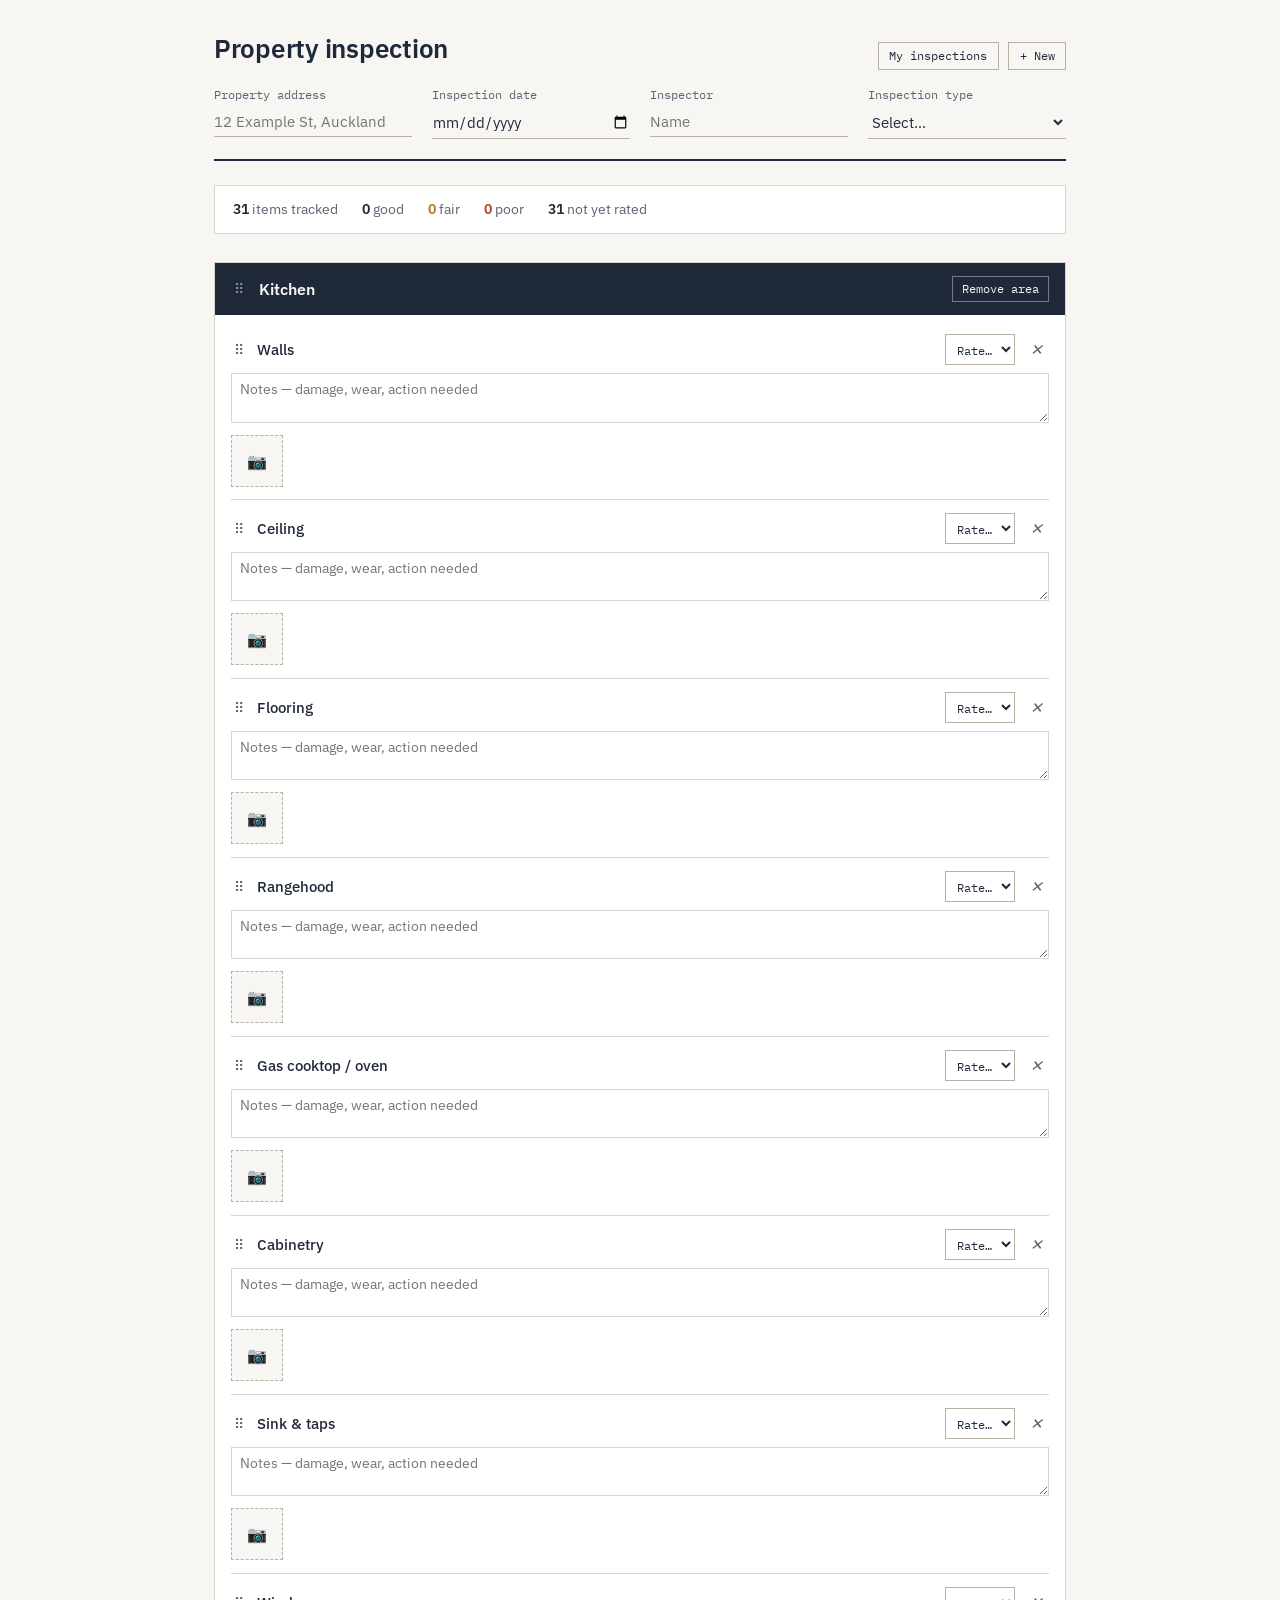
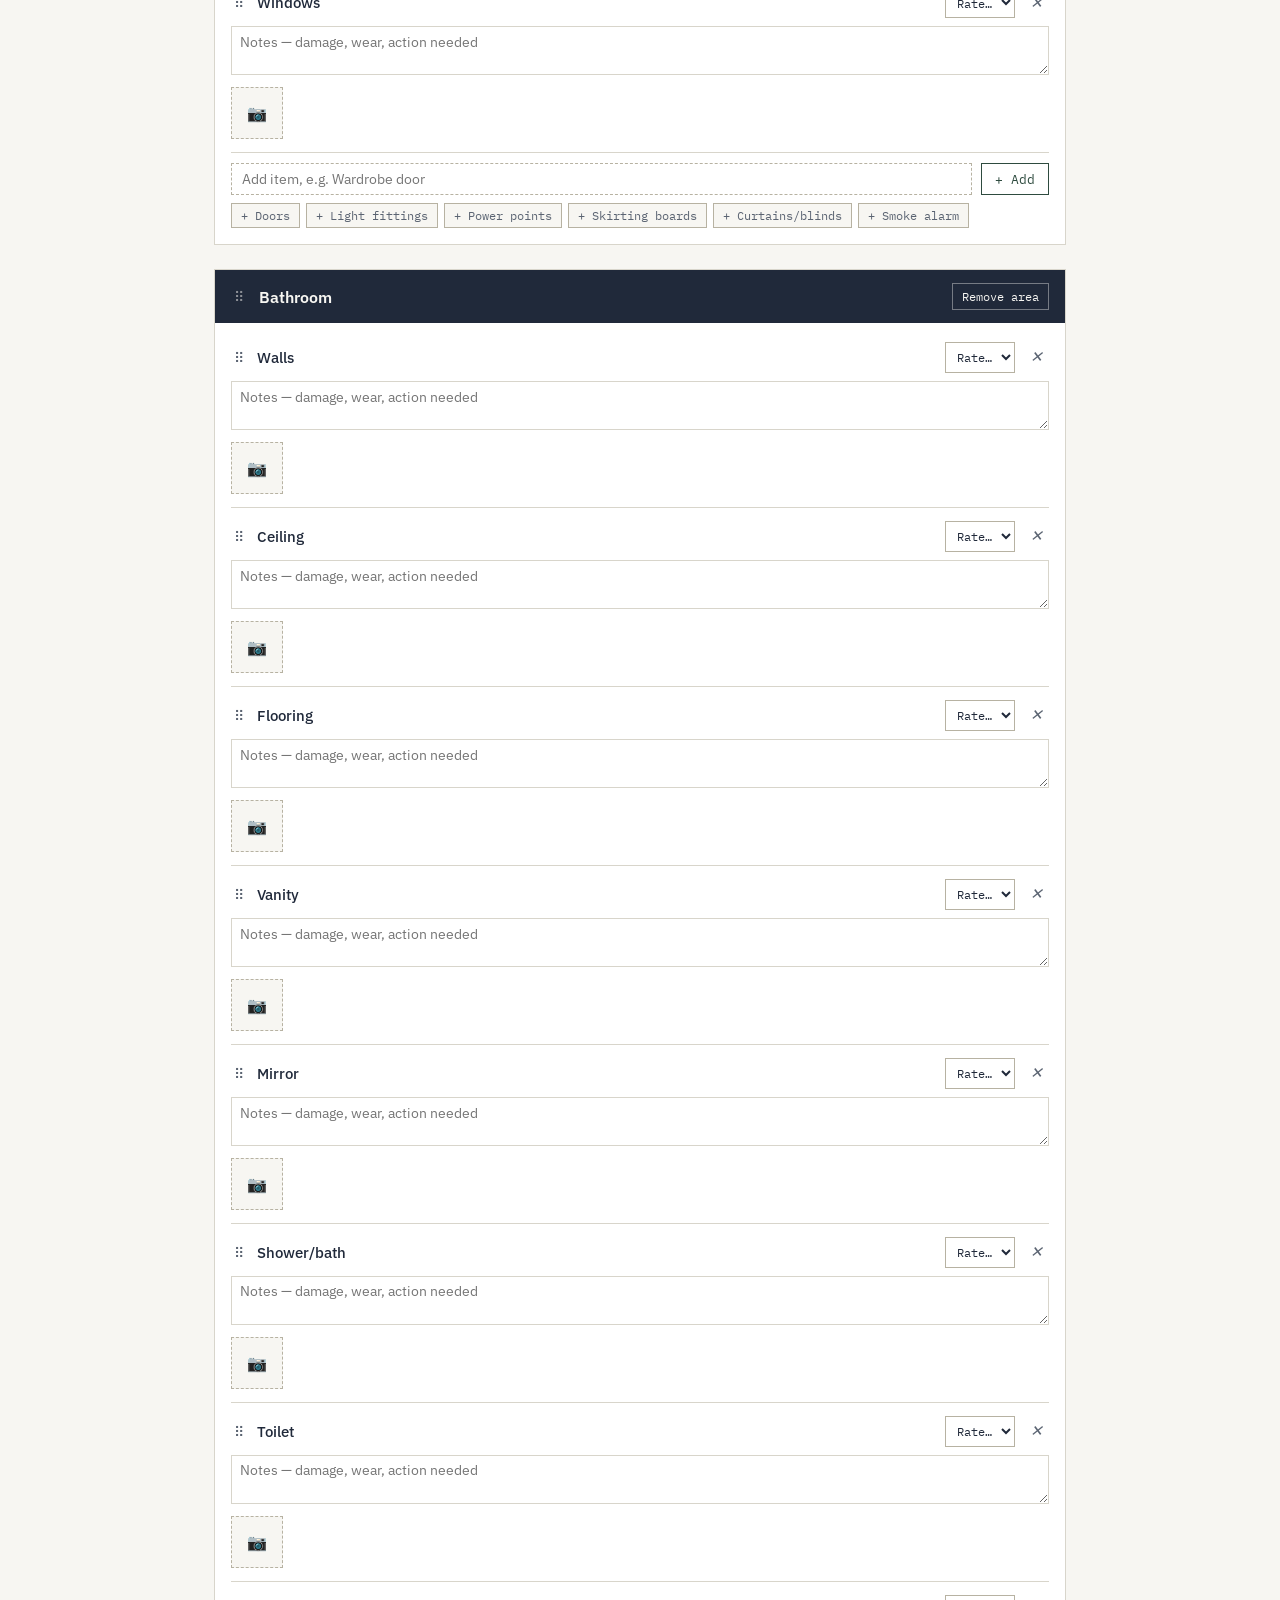
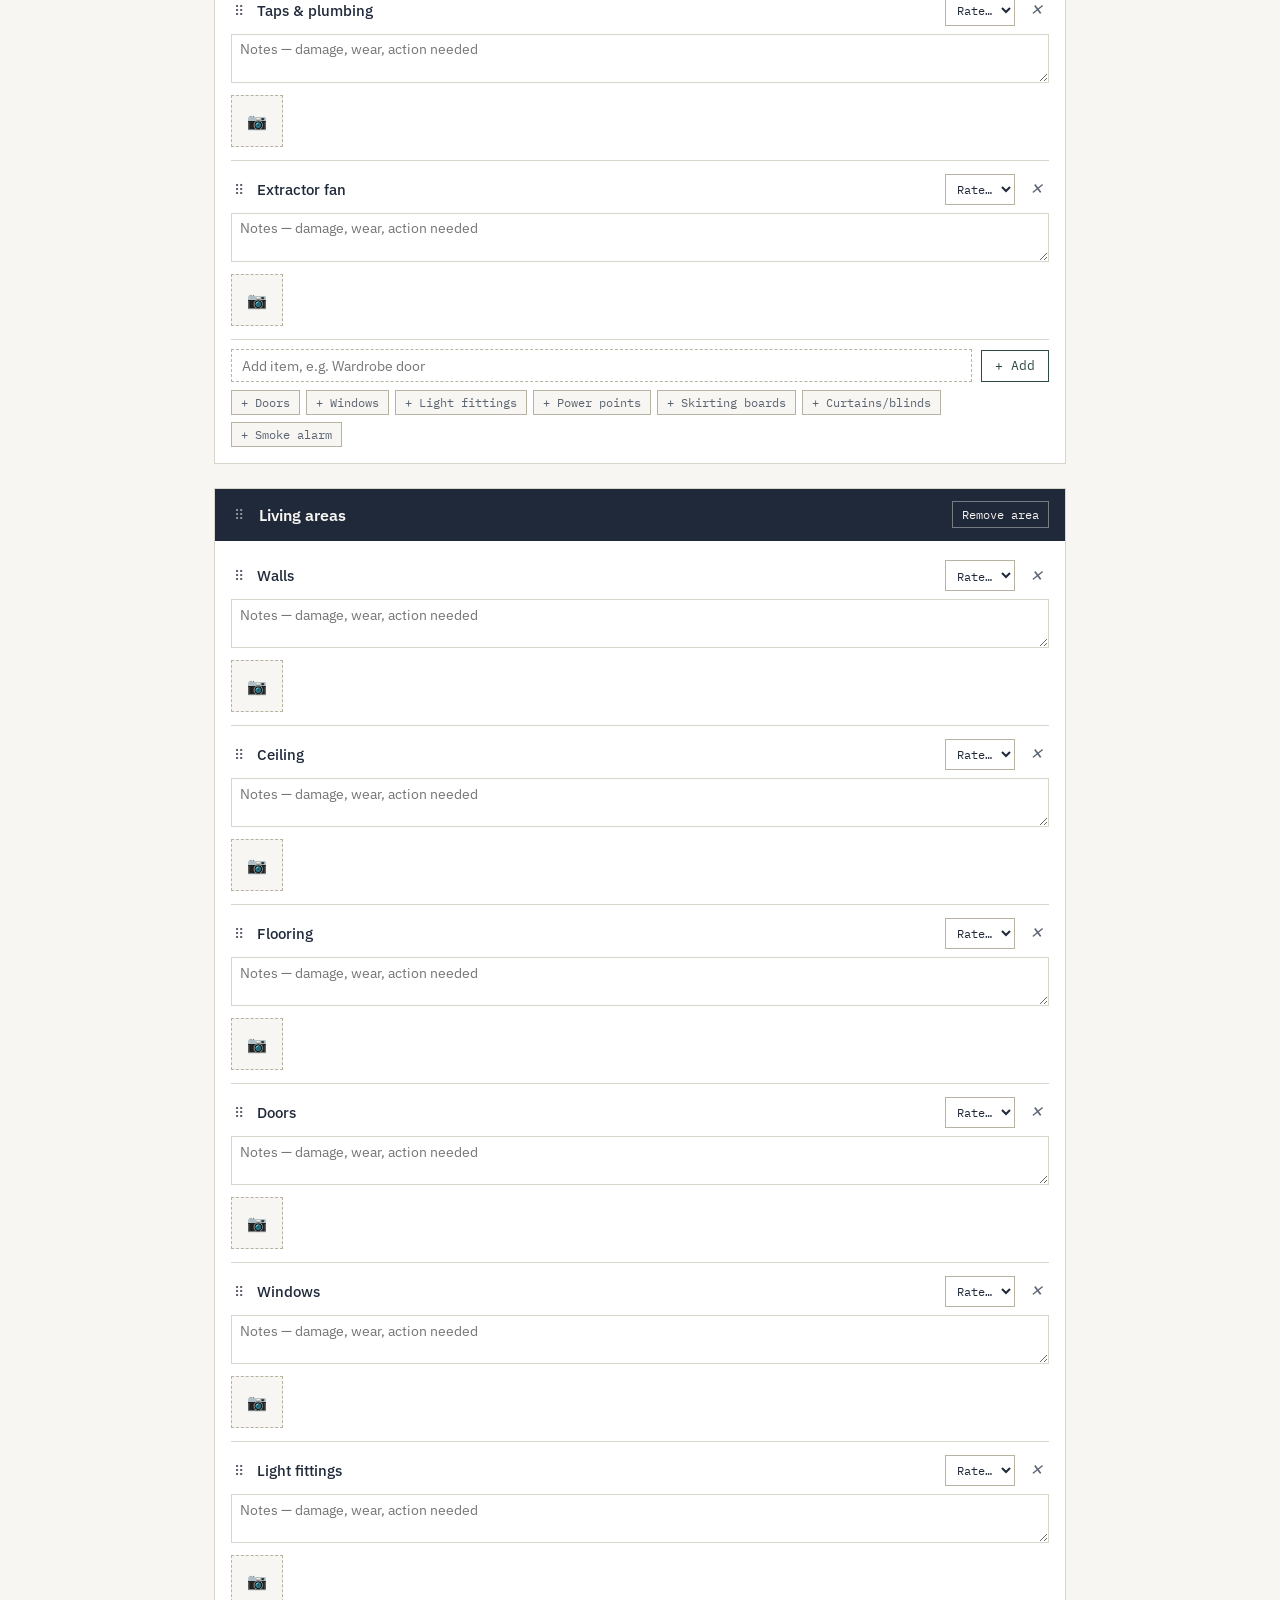
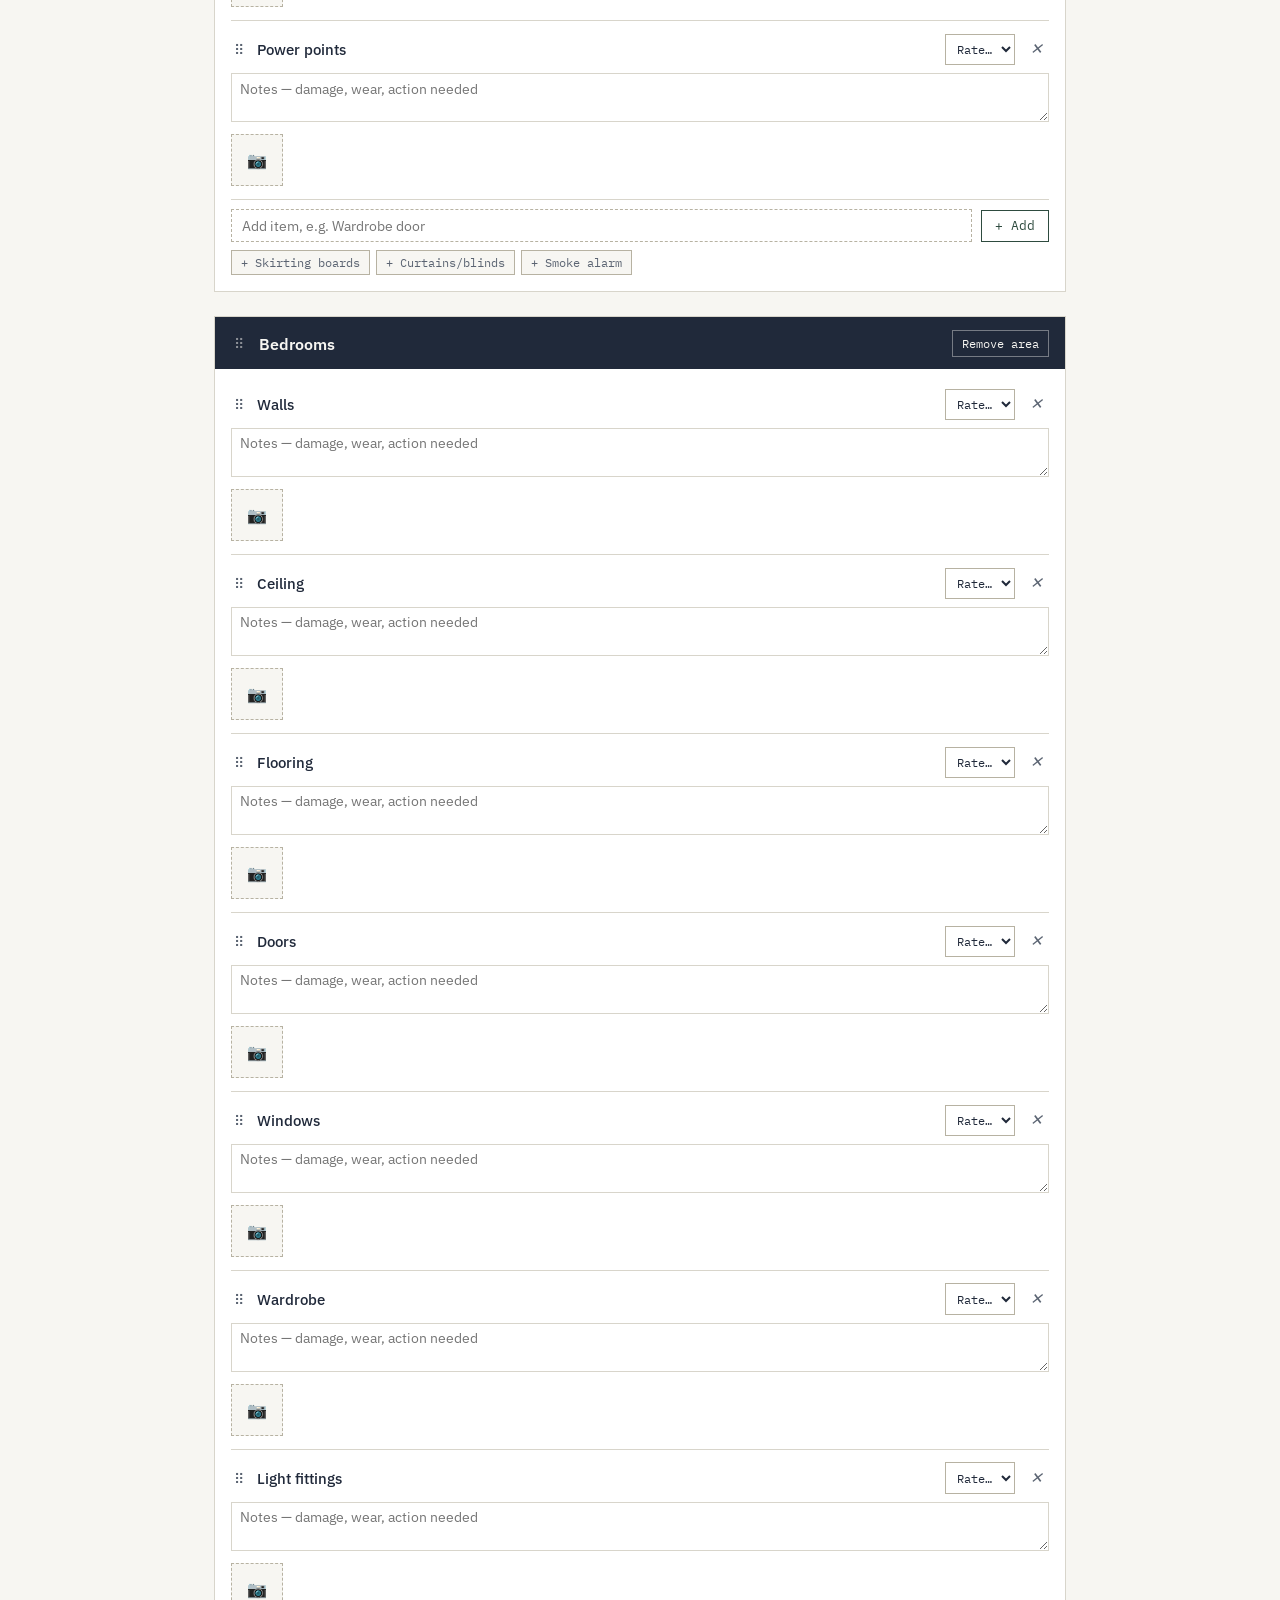
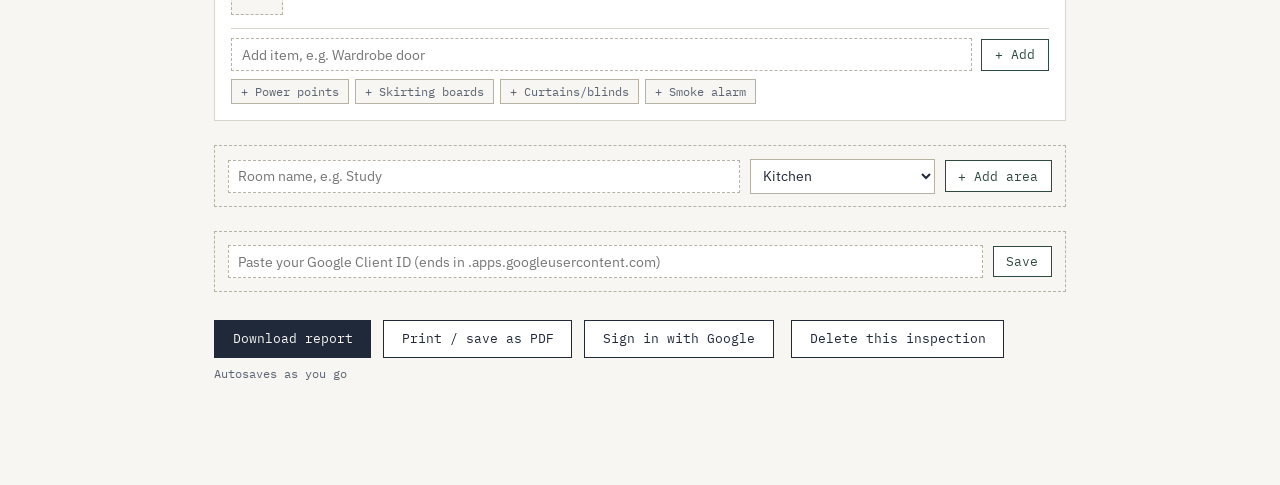
==== commit 6d65142d: "Add files via upload" ====
--- a/index.html
+++ b/index.html
@@ -270,6 +270,12 @@
   }
   .bottom-actions button.primary{background:var(--ink);color:var(--paper);}
   .bottom-actions button:hover{opacity:.85;}
+  .signin-icon{
+    font-weight:700;font-size:1rem;margin-left:-.4rem;
+    display:inline-flex;align-items:center;
+  }
+  .signin-icon.ok{color:var(--good);}
+  .signin-icon.fail{color:var(--poor);}
 
   .save-status{
     font-size:.72rem;color:var(--ink-soft);font-family:'IBM Plex Mono',monospace;
@@ -378,15 +384,21 @@
     <button class="add-btn" id="add-area-btn">+ Add area</button>
   </div>
 
+  <div class="add-item-row" id="client-id-row" style="border:1px dashed var(--line-strong);padding:.8rem;margin-bottom:1rem;">
+    <input id="client-id-input" placeholder="Paste your Google Client ID (ends in .apps.googleusercontent.com)">
+    <button class="add-btn" id="client-id-save">Save</button>
+  </div>
+
   <div class="bottom-actions">
     <button class="primary" id="export-btn">Download report</button>
     <button id="print-btn">Print / save as PDF</button>
-    <button id="drive-signin-btn">Sign in with Google</button>
+    <button id="drive-signin-btn">Sign in with Google</button><span id="drive-signin-icon" class="signin-icon"></span>
     <button id="drive-upload-btn" style="display:none;">Save to Drive</button>
     <button id="reset-btn">Delete this inspection</button>
   </div>
   <div class="save-status" id="save-status">Autosaves as you go</div>
   <div class="save-status" id="drive-status"></div>
+  <div class="save-status"><button class="linklike" id="client-id-change" style="display:none;">Change Google Client ID</button></div>
 
 </div>
 
@@ -418,7 +430,10 @@
 // To enable "Save to Drive": in Google Cloud Console, create an OAuth Client ID
 // (Application type: Web application; Authorized JavaScript origin = this page's
 // https:// URL), then paste the Client ID below and re-upload this file.
-const GOOGLE_CLIENT_ID = 'PASTE_YOUR_CLIENT_ID_HERE.apps.googleusercontent.com';
+// Stored in the browser's local storage (key: inspection:googleClientId), not in this
+// file, so re-uploading an updated version of this file never wipes it out.
+const CLIENT_ID_KEY = 'inspection:googleClientId';
+let GOOGLE_CLIENT_ID = localStorage.getItem(CLIENT_ID_KEY) || '';
 const DRIVE_SCOPE = 'https://www.googleapis.com/auth/drive.file https://www.googleapis.com/auth/userinfo.email';
 let driveTokenClient = null;
 let driveAccessToken = null;
@@ -837,6 +852,39 @@
   return `inspection-${(state.address||'report').replace(/[^a-z0-9]+/gi,'-').toLowerCase()}.${ext||'txt'}`;
 }
 
+function refreshClientIdUI(){
+  const row = document.getElementById('client-id-row');
+  const changeBtn = document.getElementById('client-id-change');
+  if(GOOGLE_CLIENT_ID){
+    row.style.display = 'none';
+    changeBtn.style.display = '';
+  }else{
+    row.style.display = '';
+    changeBtn.style.display = 'none';
+  }
+}
+refreshClientIdUI();
+
+document.getElementById('client-id-save').addEventListener('click', ()=>{
+  const input = document.getElementById('client-id-input');
+  const v = input.value.trim();
+  if(!v) return;
+  if(!v.endsWith('.apps.googleusercontent.com')){
+    if(!confirm('That doesn\u2019t look like a typical Google Client ID (usually ends in .apps.googleusercontent.com). Save it anyway?')) return;
+  }
+  localStorage.setItem(CLIENT_ID_KEY, v);
+  GOOGLE_CLIENT_ID = v;
+  driveTokenClient = null; // force re-init with the new ID
+  input.value = '';
+  refreshClientIdUI();
+  setDriveStatus('Client ID saved on this device. You can now sign in.', false);
+});
+
+document.getElementById('client-id-change').addEventListener('click', ()=>{
+  document.getElementById('client-id-input').value = GOOGLE_CLIENT_ID;
+  document.getElementById('client-id-row').style.display = '';
+});
+
 document.getElementById('print-btn').addEventListener('click', ()=> window.print());
 
 // --- New inspection / drafts (multiple saved inspections) ---
@@ -971,8 +1019,15 @@
   el.style.color = isError ? 'var(--poor)' : 'var(--ink-soft)';
 }
 
+function setSigninIcon(state){
+  const el = document.getElementById('drive-signin-icon');
+  if(state === 'ok'){ el.textContent = '✓'; el.className = 'signin-icon ok'; }
+  else if(state === 'fail'){ el.textContent = '✗'; el.className = 'signin-icon fail'; }
+  else{ el.textContent = ''; el.className = 'signin-icon'; }
+}
+
 function initDriveAuth(){
-  if(GOOGLE_CLIENT_ID.startsWith('PASTE_')) return;
+  if(!GOOGLE_CLIENT_ID) return;
   if(!window.google || !google.accounts || !google.accounts.oauth2) return;
   driveTokenClient = google.accounts.oauth2.initTokenClient({
     client_id: GOOGLE_CLIENT_ID,
@@ -980,33 +1035,41 @@
     callback: (resp)=>{
       if(resp.error){
         setDriveStatus('Google sign-in failed: ' + resp.error, true);
+        setSigninIcon('fail');
         return;
       }
       driveAccessToken = resp.access_token;
+      setSigninIcon('ok');
       setDriveStatus('Signed in — checking account…', false);
       document.getElementById('drive-signin-btn').textContent = 'Signed in to Google';
       document.getElementById('drive-upload-btn').style.display = '';
       fetch('https://www.googleapis.com/oauth2/v3/userinfo', {
         headers: { 'Authorization': 'Bearer ' + driveAccessToken }
       })
-        .then(r => r.ok ? r.json() : null)
+        .then(async r => {
+          if(r.ok) return r.json();
+          const t = await r.text().catch(()=> '');
+          throw new Error('userinfo ' + r.status + (t ? ': ' + t.slice(0,150) : ''));
+        })
         .then(info => {
           if(info && info.email){
             setDriveStatus('Signed in as ' + info.email, false);
           }else{
-            setDriveStatus('Signed in to Google. Ready to save to Drive.', false);
+            setDriveStatus('Signed in to Google, but no email returned. Ready to save to Drive.', false);
           }
         })
-        .catch(()=> setDriveStatus('Signed in to Google. Ready to save to Drive.', false));
+        .catch(err => setDriveStatus('Signed in to Google. (Could not confirm email: ' + err.message + ')', false));
     }
   });
 }
 
 document.getElementById('drive-signin-btn').addEventListener('click', ()=>{
-  if(GOOGLE_CLIENT_ID.startsWith('PASTE_')){
-    setDriveStatus('Google Drive isn\u2019t set up yet \u2014 add your Client ID in the code first.', true);
+  if(!GOOGLE_CLIENT_ID){
+    setDriveStatus('Add your Google Client ID above first, then tap Save.', true);
+    setSigninIcon('fail');
     return;
   }
+  setSigninIcon(null);
   if(!driveTokenClient) initDriveAuth();
   if(driveTokenClient) driveTokenClient.requestAccessToken({ prompt: driveAccessToken ? '' : 'consent' });
 });
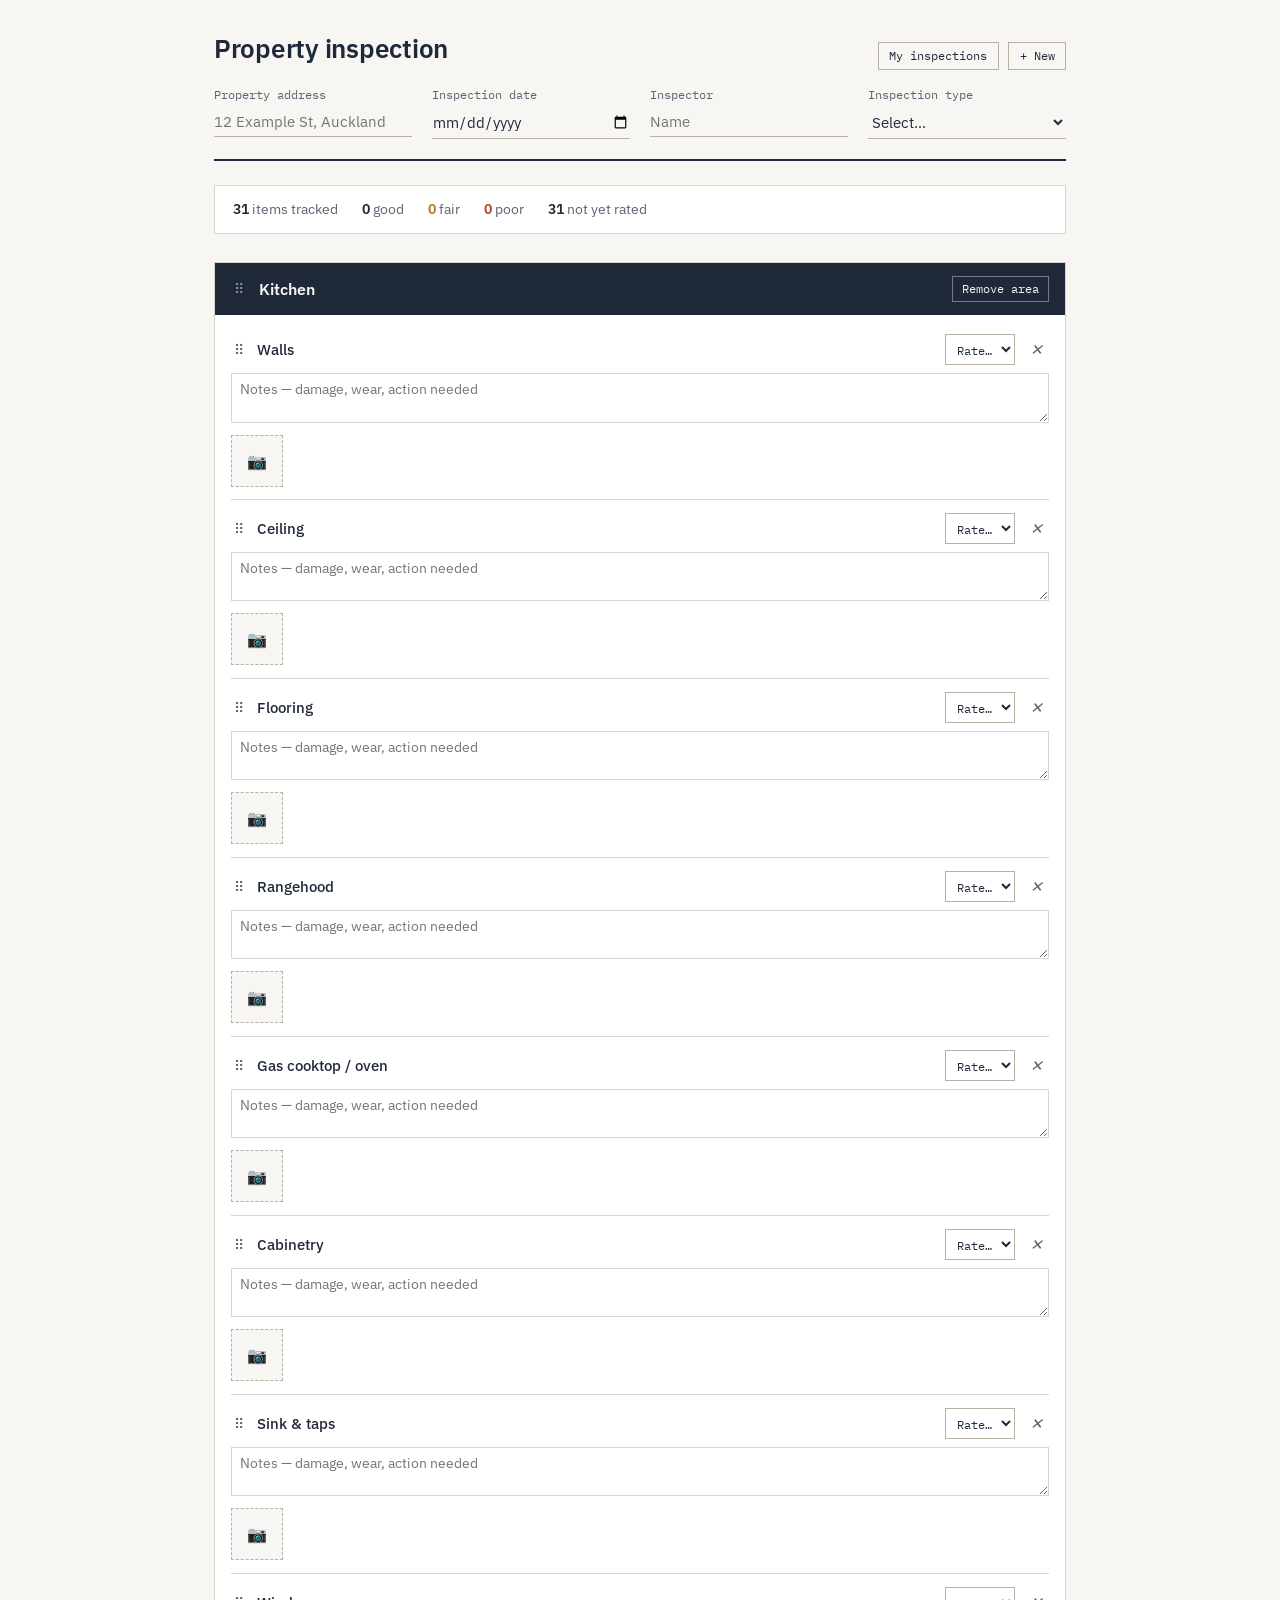
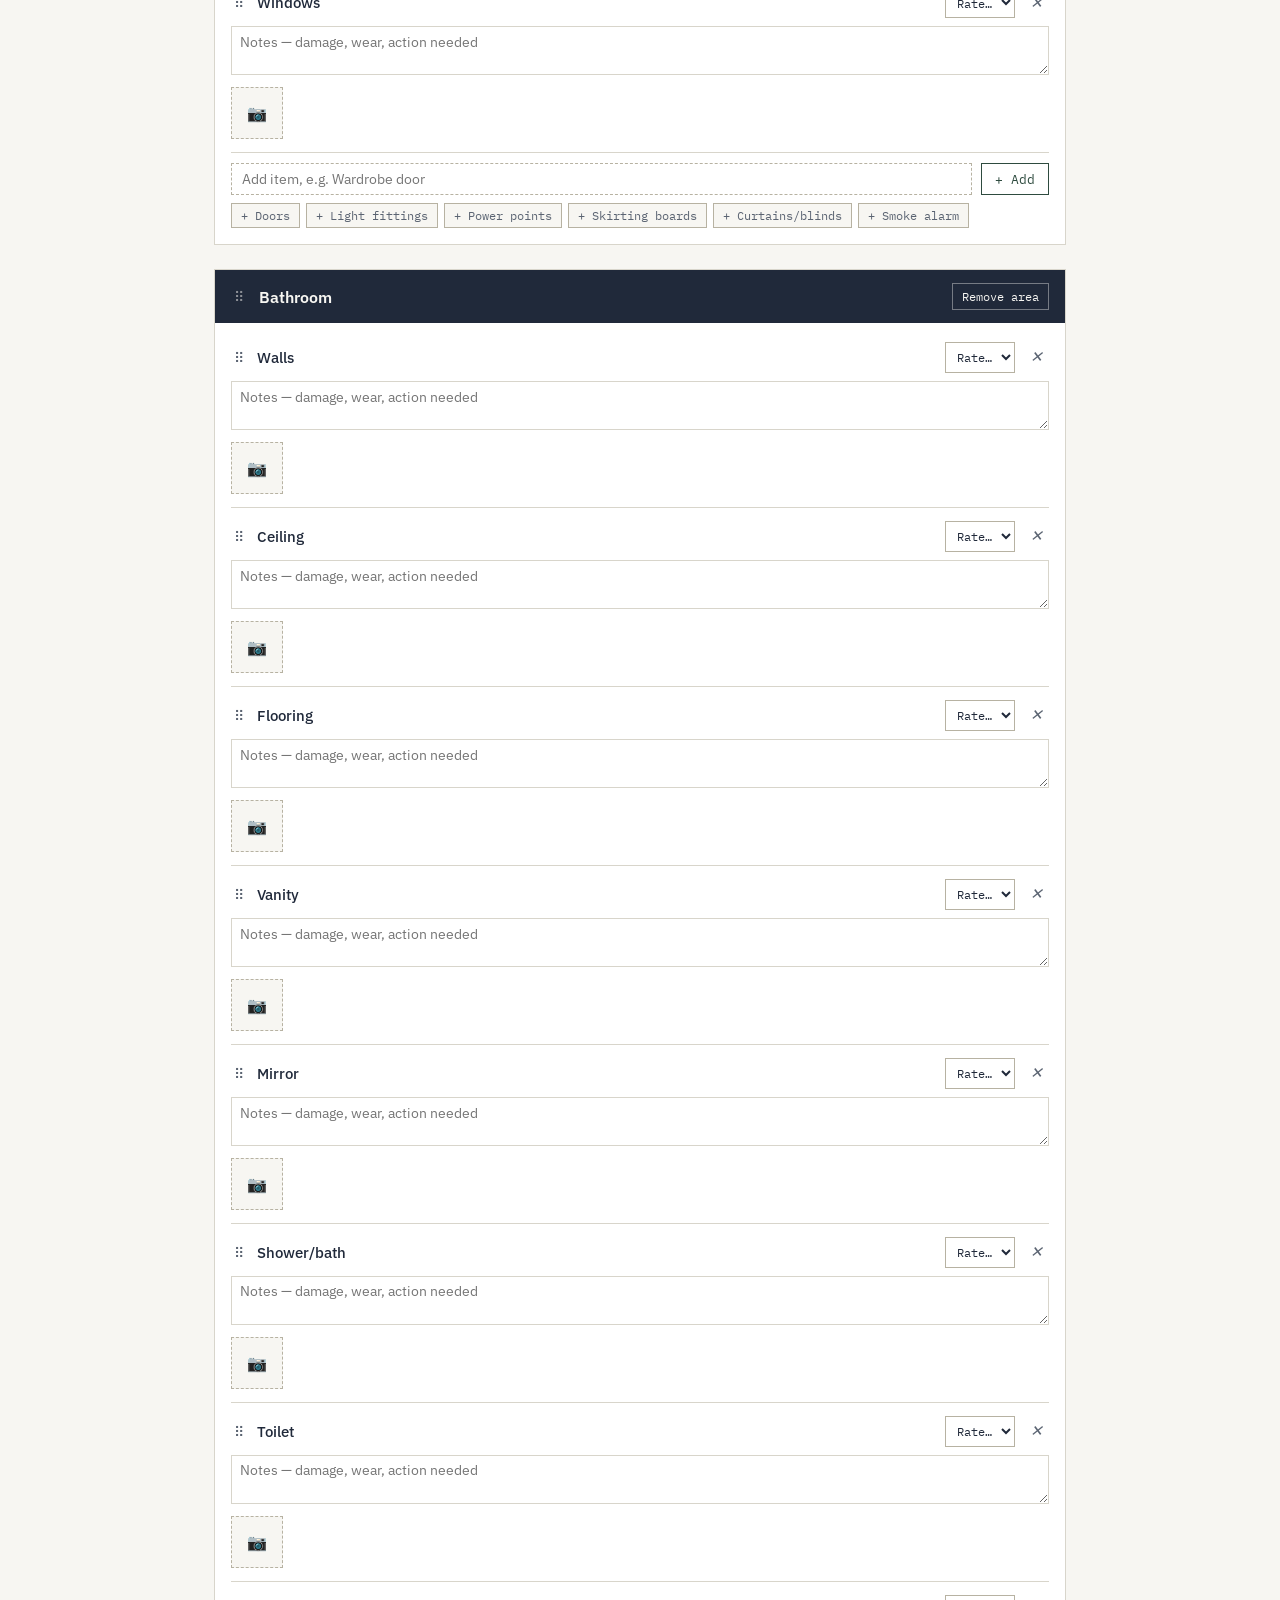
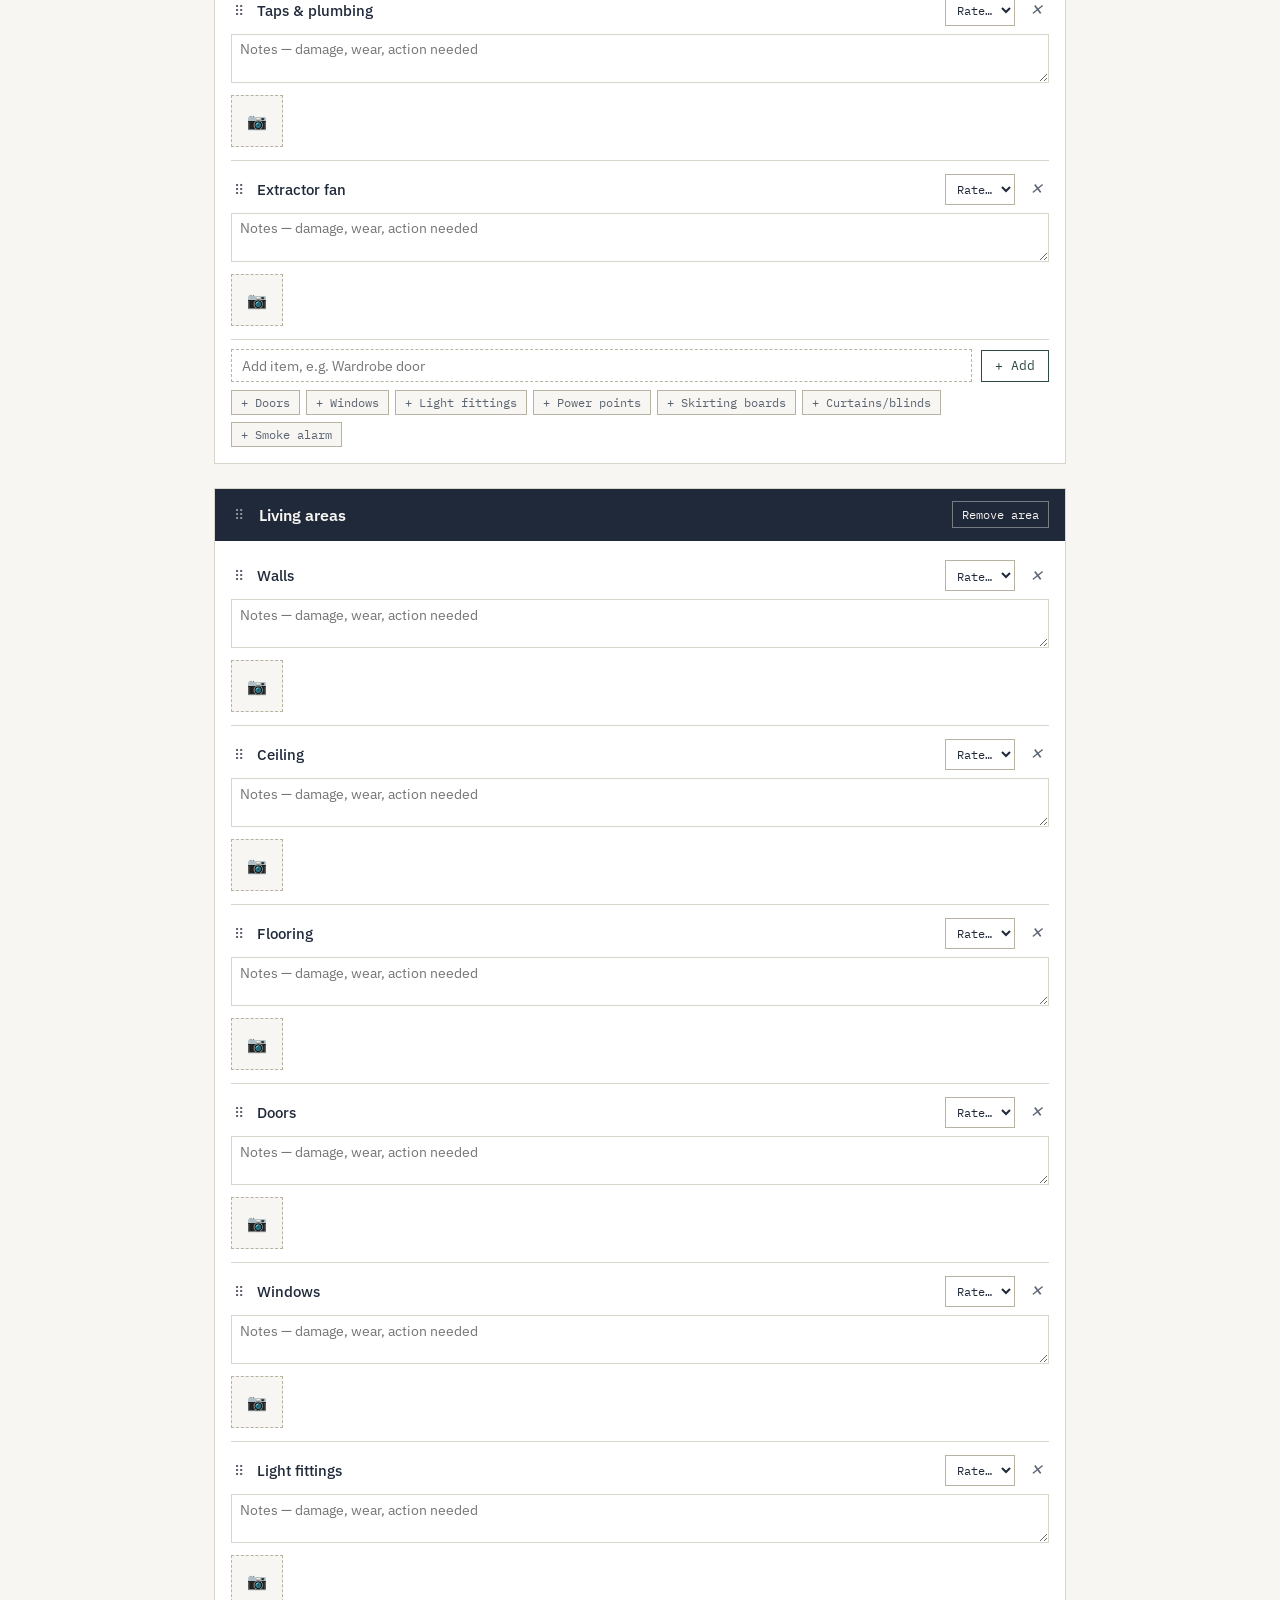
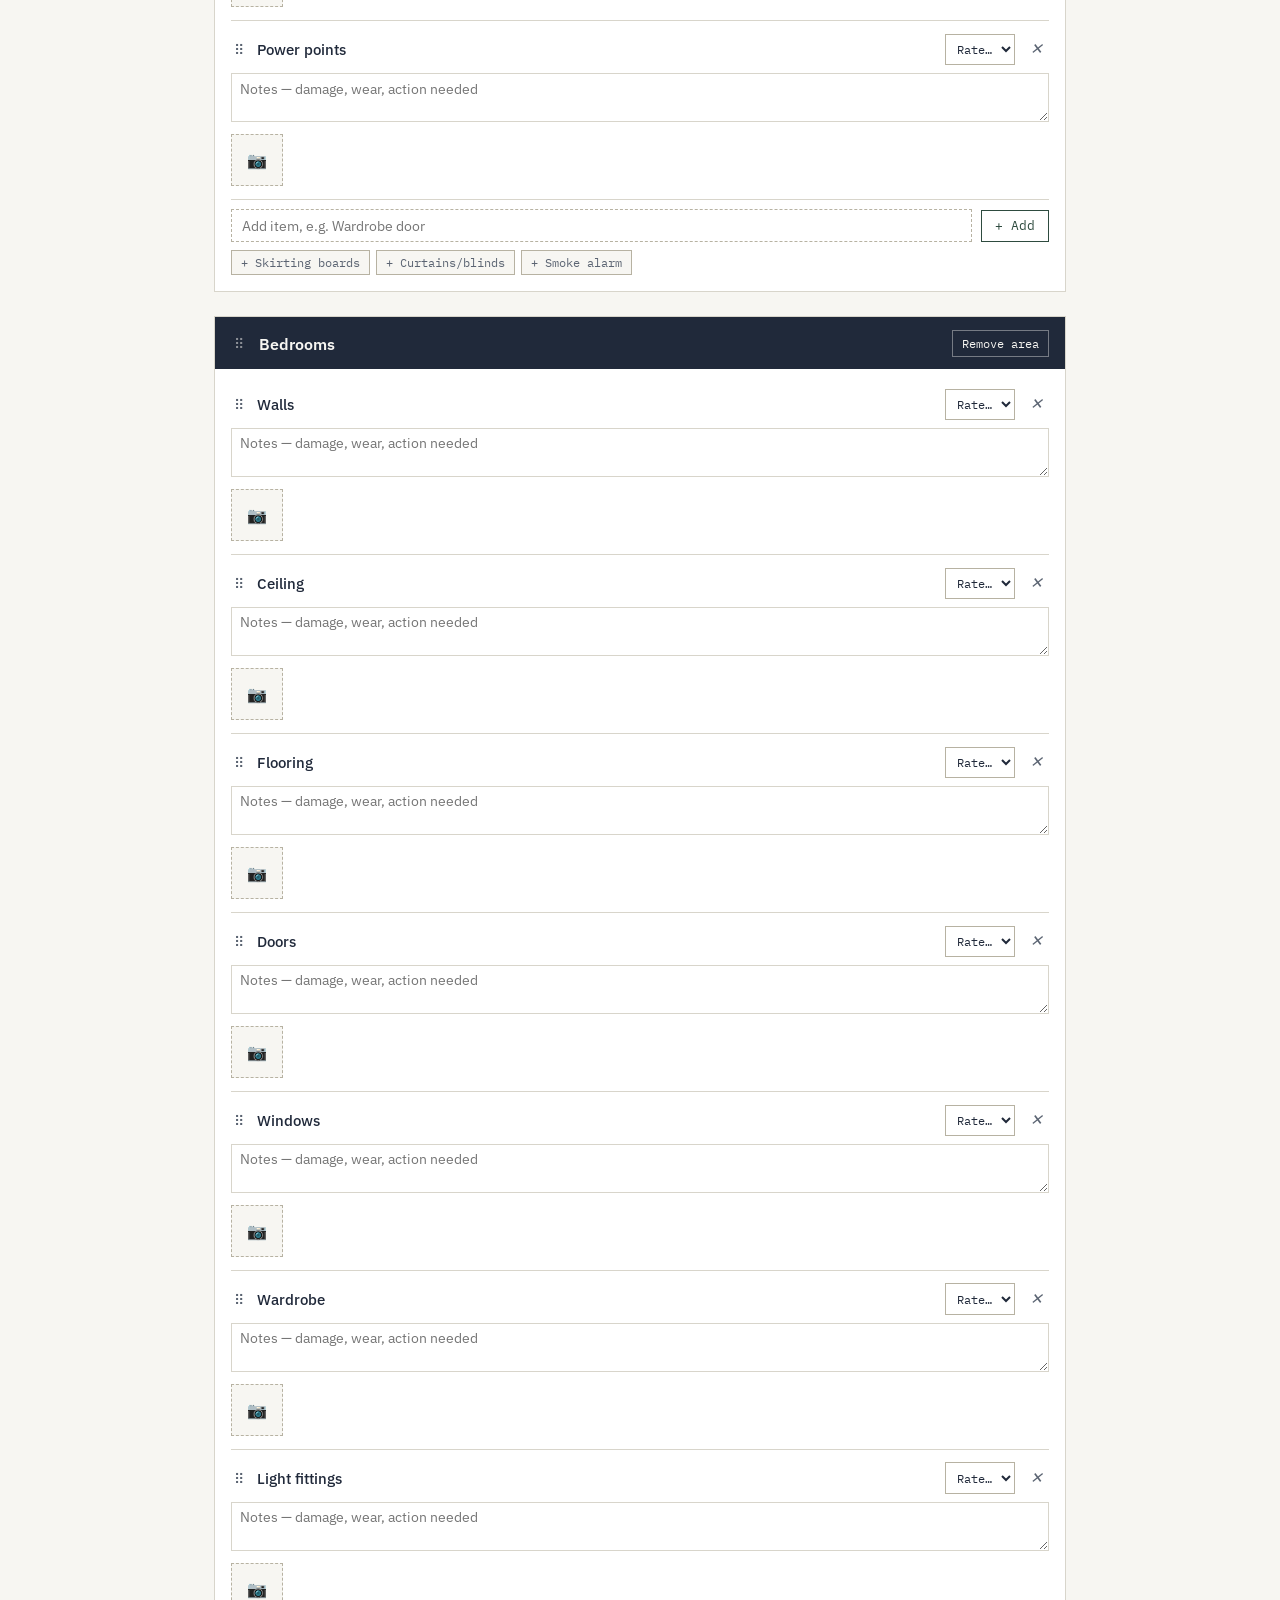
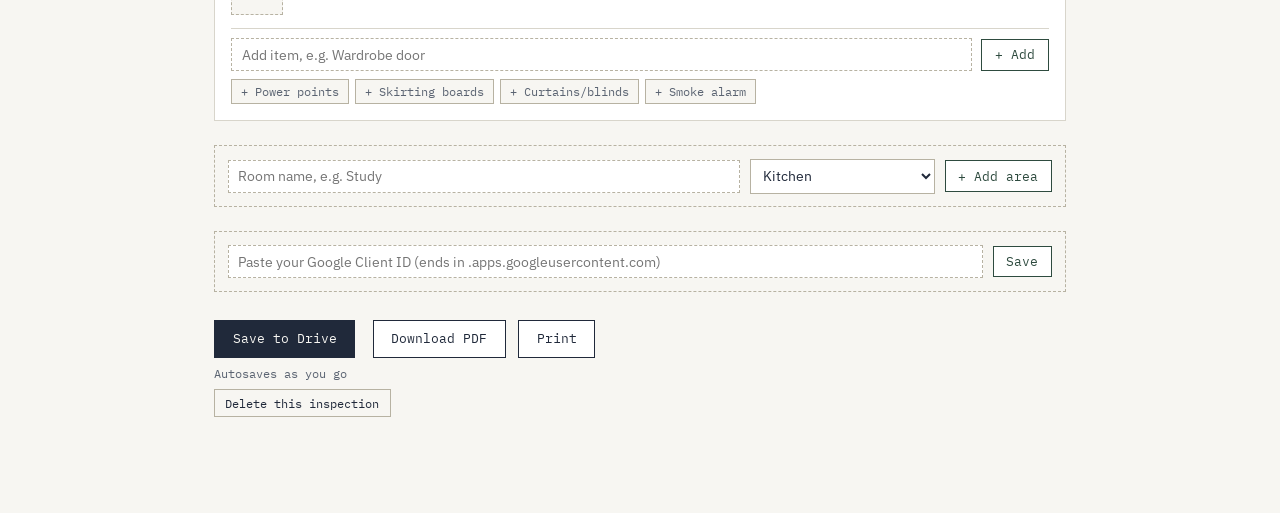
==== commit b6c9ea1e: "Add files via upload" ====
--- a/index.html
+++ b/index.html
@@ -11,6 +11,7 @@
 <link rel="apple-touch-icon" href="data:image/svg+xml,%3Csvg xmlns='http://www.w3.org/2000/svg' viewBox='0 0 120 120'%3E%3Crect width='120' height='120' fill='%2320293A'/%3E%3Crect x='30' y='18' width='60' height='84' fill='%23F7F6F2'/%3E%3Crect x='42' y='10' width='36' height='16' rx='2' fill='%232E4B3F'/%3E%3Cline x1='40' y1='40' x2='80' y2='40' stroke='%2320293A' stroke-width='4'/%3E%3Cline x1='40' y1='54' x2='80' y2='54' stroke='%2320293A' stroke-width='4'/%3E%3Cline x1='40' y1='68' x2='68' y2='68' stroke='%2320293A' stroke-width='4'/%3E%3Ccircle cx='40' cy='84' r='6' fill='%233E7A52'/%3E%3C/svg%3E">
 <title>Property Inspection Tracker</title>
 <script src="https://accounts.google.com/gsi/client" async defer></script>
+<script src="https://cdnjs.cloudflare.com/ajax/libs/jspdf/2.5.1/jspdf.umd.min.js"></script>
 <style>
   @import url('https://fonts.googleapis.com/css2?family=IBM+Plex+Sans:wght@400;500;600&family=IBM+Plex+Mono:wght@400;500&display=swap');
 
@@ -390,15 +391,16 @@
   </div>
 
   <div class="bottom-actions">
-    <button class="primary" id="export-btn">Download report</button>
-    <button id="print-btn">Print / save as PDF</button>
-    <button id="drive-signin-btn">Sign in with Google</button><span id="drive-signin-icon" class="signin-icon"></span>
-    <button id="drive-upload-btn" style="display:none;">Save to Drive</button>
-    <button id="reset-btn">Delete this inspection</button>
+    <button class="primary" id="drive-save-btn">Save to Drive</button><span id="drive-signin-icon" class="signin-icon"></span>
+    <button id="export-btn">Download PDF</button>
+    <button id="print-btn">Print</button>
   </div>
   <div class="save-status" id="save-status">Autosaves as you go</div>
   <div class="save-status" id="drive-status"></div>
-  <div class="save-status"><button class="linklike" id="client-id-change" style="display:none;">Change Google Client ID</button></div>
+  <div class="save-status" style="display:flex;gap:1rem;flex-wrap:wrap;">
+    <button class="linklike" id="client-id-change" style="display:none;">Change Google Client ID</button>
+    <button class="linklike" id="reset-btn">Delete this inspection</button>
+  </div>
 
 </div>
 
@@ -480,6 +482,7 @@
 function freshState(id){
   return {
     id,
+    driveFileId: null,
     address:'', date:'', inspector:'', type:'',
     areas: DEFAULT_AREAS.map(a => ({
       id: uid(),
@@ -519,7 +522,7 @@
     const currentId = curRes ? curRes.value : null;
     if(currentId){
       const draftRes = await localDB.get(draftKey(currentId));
-      if(draftRes && draftRes.value) state = JSON.parse(draftRes.value);
+      if(draftRes && draftRes.value){ state = JSON.parse(draftRes.value); if(state.driveFileId === undefined) state.driveFileId = null; }
     }
     if(!state) await startFreshDraft();
   }catch(e){
@@ -829,27 +832,75 @@
   if(e.key==='Enter'){ e.preventDefault(); document.getElementById('add-area-btn').click(); }
 });
 
-function buildReportText(){
-  let lines = [];
-  lines.push(`PROPERTY INSPECTION REPORT`);
-  lines.push(`Address: ${state.address||'—'}`);
-  lines.push(`Date: ${state.date||'—'}`);
-  lines.push(`Inspector: ${state.inspector||'—'}`);
-  lines.push(`Type: ${state.type||'—'}`);
-  lines.push('');
+function reportFilename(ext){
+  return `inspection-${(state.address||'report').replace(/[^a-z0-9]+/gi,'-').toLowerCase()}.${ext||'pdf'}`;
+}
+
+function buildReportPDF(){
+  const { jsPDF } = window.jspdf;
+  const doc = new jsPDF({ unit:'mm', format:'a4' });
+  const marginX = 15;
+  const pageWidth = doc.internal.pageSize.getWidth();
+  const pageHeight = doc.internal.pageSize.getHeight();
+  const maxY = pageHeight - 15;
+  let y = 20;
+
+  function ensureSpace(needed){
+    if(y + needed > maxY){ doc.addPage(); y = 20; }
+  }
+
+  doc.setFont('helvetica','bold'); doc.setFontSize(16);
+  doc.text('Property Inspection Report', marginX, y); y += 8;
+  doc.setFont('helvetica','normal'); doc.setFontSize(10);
+  [
+    `Address: ${state.address || '—'}`,
+    `Date: ${state.date || '—'}`,
+    `Inspector: ${state.inspector || '—'}`,
+    `Type: ${state.type || '—'}`
+  ].forEach(line=>{ doc.text(line, marginX, y); y += 5; });
+  y += 4;
+
   state.areas.forEach(area=>{
-    lines.push(`## ${area.name}`);
-    area.items.forEach(it=>{
-      const photoNote = it.photos && it.photos.length ? ` (${it.photos.length} photo${it.photos.length>1?'s':''} attached — see printed/PDF copy)` : '';
-      lines.push(`- ${it.name}: ${it.condition||'Not rated'}${it.notes ? ' — '+it.notes : ''}${photoNote}`);
+    ensureSpace(10);
+    doc.setFont('helvetica','bold'); doc.setFontSize(13);
+    doc.text(area.name, marginX, y); y += 6;
+
+    area.items.forEach(item=>{
+      ensureSpace(7);
+      doc.setFont('helvetica','bold'); doc.setFontSize(10);
+      doc.text(item.name, marginX, y);
+      doc.setFont('helvetica','normal');
+      doc.text(`— ${item.condition || 'Not rated'}`, marginX + 60, y);
+      y += 5;
+
+      if(item.notes){
+        const lines = doc.splitTextToSize(item.notes, pageWidth - marginX*2 - 6);
+        ensureSpace(lines.length * 4.3 + 1);
+        doc.setFontSize(9); doc.setTextColor(90);
+        doc.text(lines, marginX + 4, y);
+        doc.setTextColor(0); doc.setFontSize(10);
+        y += lines.length * 4.3 + 1;
+      }
+
+      if(item.photos && item.photos.length){
+        const thumb = 28, gap = 3;
+        ensureSpace(thumb + 3);
+        let x = marginX + 4;
+        item.photos.forEach(src=>{
+          if(x + thumb > pageWidth - marginX){
+            x = marginX + 4; y += thumb + gap; ensureSpace(thumb + 3);
+          }
+          try{ doc.addImage(src, 'JPEG', x, y, thumb, thumb); }catch(e){}
+          x += thumb + gap;
+        });
+        y += thumb + gap;
+      }
+      y += 3;
     });
-    lines.push('');
+    y += 4;
   });
-  return lines.join('\n');
-}
-
-function reportFilename(ext){
-  return `inspection-${(state.address||'report').replace(/[^a-z0-9]+/gi,'-').toLowerCase()}.${ext||'txt'}`;
+
+  return doc;
 }
 
 function refreshClientIdUI(){
@@ -918,7 +969,7 @@
   try{
     const res = await localDB.get(draftKey(id));
     if(res && res.value){
-      state = JSON.parse(res.value);
+      state = JSON.parse(res.value); if(state.driveFileId === undefined) state.driveFileId = null;
       await localDB.set(CURRENT_KEY, state.id);
       render();
     }
@@ -1003,28 +1054,25 @@
 });
 
 document.getElementById('export-btn').addEventListener('click', ()=>{
-  const blob = new Blob([buildReportText()], {type:'text/plain'});
-  const url = URL.createObjectURL(blob);
-  const a = document.createElement('a');
-  a.href = url;
-  a.download = reportFilename('txt');
-  a.click();
-  URL.revokeObjectURL(url);
-});
-
-// --- Google Drive sign-in and upload ---
+  const doc = buildReportPDF();
+  doc.save(reportFilename('pdf'));
+});
+
+// --- Google Drive sign-in and save (overwrites the same file on repeat saves) ---
 function setDriveStatus(msg, isError){
   const el = document.getElementById('drive-status');
   el.textContent = msg;
   el.style.color = isError ? 'var(--poor)' : 'var(--ink-soft)';
 }
 
-function setSigninIcon(state){
+function setSigninIcon(iconState){
   const el = document.getElementById('drive-signin-icon');
-  if(state === 'ok'){ el.textContent = '✓'; el.className = 'signin-icon ok'; }
-  else if(state === 'fail'){ el.textContent = '✗'; el.className = 'signin-icon fail'; }
+  if(iconState === 'ok'){ el.textContent = '✓'; el.className = 'signin-icon ok'; }
+  else if(iconState === 'fail'){ el.textContent = '✗'; el.className = 'signin-icon fail'; }
   else{ el.textContent = ''; el.className = 'signin-icon'; }
 }
+
+let pendingDriveSave = false;
 
 function initDriveAuth(){
   if(!GOOGLE_CLIENT_ID) return;
@@ -1036,13 +1084,11 @@
       if(resp.error){
         setDriveStatus('Google sign-in failed: ' + resp.error, true);
         setSigninIcon('fail');
+        pendingDriveSave = false;
         return;
       }
       driveAccessToken = resp.access_token;
       setSigninIcon('ok');
-      setDriveStatus('Signed in — checking account…', false);
-      document.getElementById('drive-signin-btn').textContent = 'Signed in to Google';
-      document.getElementById('drive-upload-btn').style.display = '';
       fetch('https://www.googleapis.com/oauth2/v3/userinfo', {
         headers: { 'Authorization': 'Bearer ' + driveAccessToken }
       })
@@ -1052,57 +1098,84 @@
           throw new Error('userinfo ' + r.status + (t ? ': ' + t.slice(0,150) : ''));
         })
         .then(info => {
-          if(info && info.email){
-            setDriveStatus('Signed in as ' + info.email, false);
-          }else{
-            setDriveStatus('Signed in to Google, but no email returned. Ready to save to Drive.', false);
-          }
+          if(info && info.email) setDriveStatus('Signed in as ' + info.email, false);
         })
-        .catch(err => setDriveStatus('Signed in to Google. (Could not confirm email: ' + err.message + ')', false));
+        .catch(()=>{});
+
+      if(pendingDriveSave){
+        pendingDriveSave = false;
+        doSaveToDrive();
+      }
     }
   });
 }
 
-document.getElementById('drive-signin-btn').addEventListener('click', ()=>{
+document.getElementById('drive-save-btn').addEventListener('click', ()=>{
   if(!GOOGLE_CLIENT_ID){
     setDriveStatus('Add your Google Client ID above first, then tap Save.', true);
-    setSigninIcon('fail');
+    document.getElementById('client-id-row').style.display = '';
     return;
   }
-  setSigninIcon(null);
-  if(!driveTokenClient) initDriveAuth();
-  if(driveTokenClient) driveTokenClient.requestAccessToken({ prompt: driveAccessToken ? '' : 'consent' });
-});
-
-document.getElementById('drive-upload-btn').addEventListener('click', async ()=>{
-  if(!driveAccessToken){ setDriveStatus('Please sign in first.', true); return; }
-  setDriveStatus('Uploading to Drive…', false);
+  if(!driveAccessToken){
+    pendingDriveSave = true;
+    setSigninIcon(null);
+    if(!driveTokenClient) initDriveAuth();
+    if(driveTokenClient) driveTokenClient.requestAccessToken({ prompt: 'consent' });
+  }else{
+    doSaveToDrive();
+  }
+});
+
+async function doSaveToDrive(){
+  setDriveStatus('Preparing PDF…', false);
   try{
-    await uploadToDrive(reportFilename('txt'), buildReportText(), 'text/plain');
-    setDriveStatus('Saved to Google Drive.', false);
+    const doc = buildReportPDF();
+    const blob = doc.output('blob');
+    const filename = reportFilename('pdf');
+    setDriveStatus('Uploading to Drive…', false);
+
+    if(state.driveFileId){
+      try{
+        await driveMultipartRequest(
+          `https://www.googleapis.com/upload/drive/v3/files/${state.driveFileId}?uploadType=multipart`,
+          'PATCH', filename, blob, 'application/pdf'
+        );
+      }catch(err){
+        // the previously-linked file may have been deleted/moved in Drive — create a fresh one instead
+        const created = await driveMultipartRequest(
+          'https://www.googleapis.com/upload/drive/v3/files?uploadType=multipart',
+          'POST', filename, blob, 'application/pdf'
+        );
+        state.driveFileId = created.id;
+        scheduleSave();
+      }
+    }else{
+      const created = await driveMultipartRequest(
+        'https://www.googleapis.com/upload/drive/v3/files?uploadType=multipart',
+        'POST', filename, blob, 'application/pdf'
+      );
+      state.driveFileId = created.id;
+      scheduleSave();
+    }
+    setDriveStatus('Saved to Google Drive as ' + filename + '. Saving again will update this same file.', false);
+    setSigninIcon('ok');
   }catch(err){
     setDriveStatus('Upload failed: ' + (err.message || 'unknown error'), true);
   }
-});
-
-async function uploadToDrive(filename, content, mimeType){
+}
+
+async function driveMultipartRequest(url, method, filename, content, mimeType){
   const metadata = { name: filename, mimeType };
   const boundary = 'inspboundary' + Date.now();
-  const body =
-    `--${boundary}\r\n` +
-    `Content-Type: application/json; charset=UTF-8\r\n\r\n` +
-    JSON.stringify(metadata) + `\r\n` +
-    `--${boundary}\r\n` +
-    `Content-Type: ${mimeType}\r\n\r\n` +
-    content + `\r\n` +
-    `--${boundary}--`;
-
-  const res = await fetch('https://www.googleapis.com/upload/drive/v3/files?uploadType=multipart', {
-    method: 'POST',
-    headers:{
-      'Authorization': 'Bearer ' + driveAccessToken,
-      'Content-Type': `multipart/related; boundary=${boundary}`
-    },
+  const body = new Blob([
+    `--${boundary}\r\nContent-Type: application/json; charset=UTF-8\r\n\r\n${JSON.stringify(metadata)}\r\n`,
+    `--${boundary}\r\nContent-Type: ${mimeType}\r\n\r\n`,
+    content,
+    `\r\n--${boundary}--`
+  ]);
+  const res = await fetch(url, {
+    method,
+    headers: { 'Authorization': 'Bearer ' + driveAccessToken },
     body
   });
   if(!res.ok){
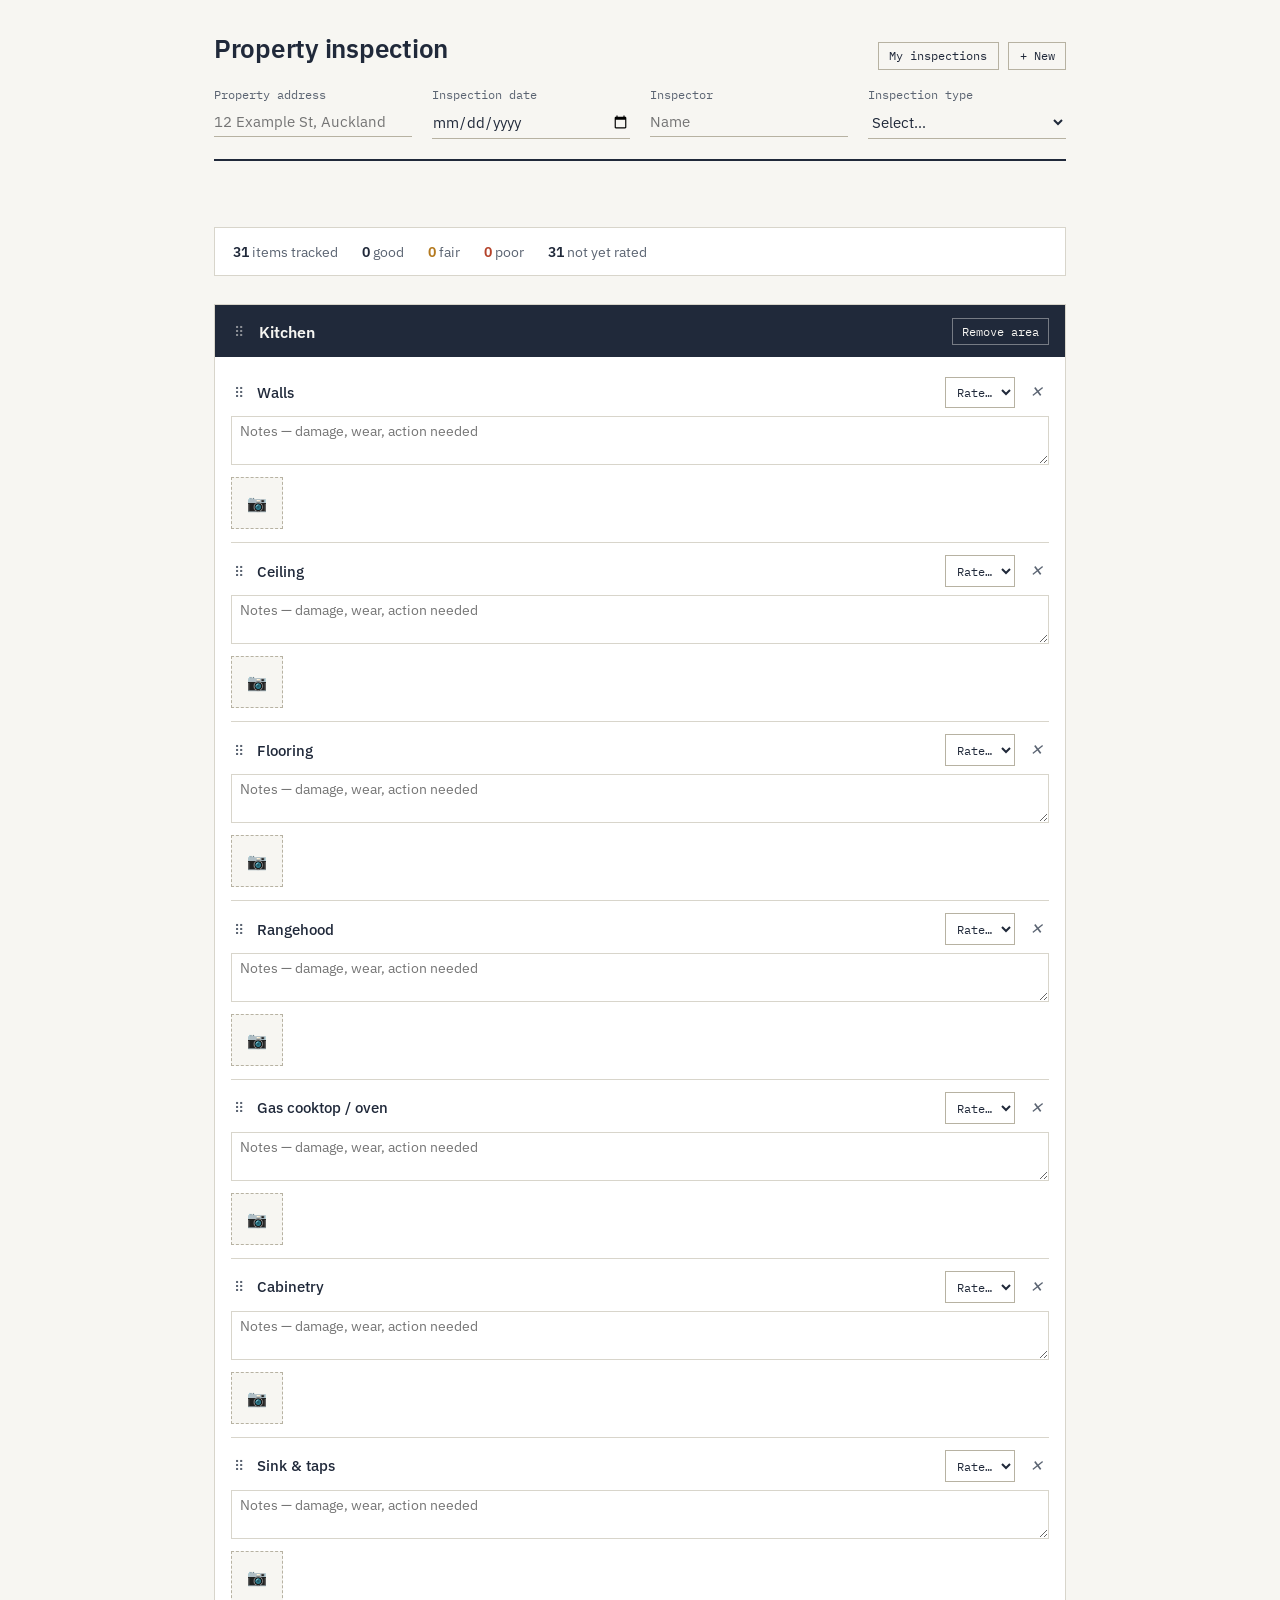
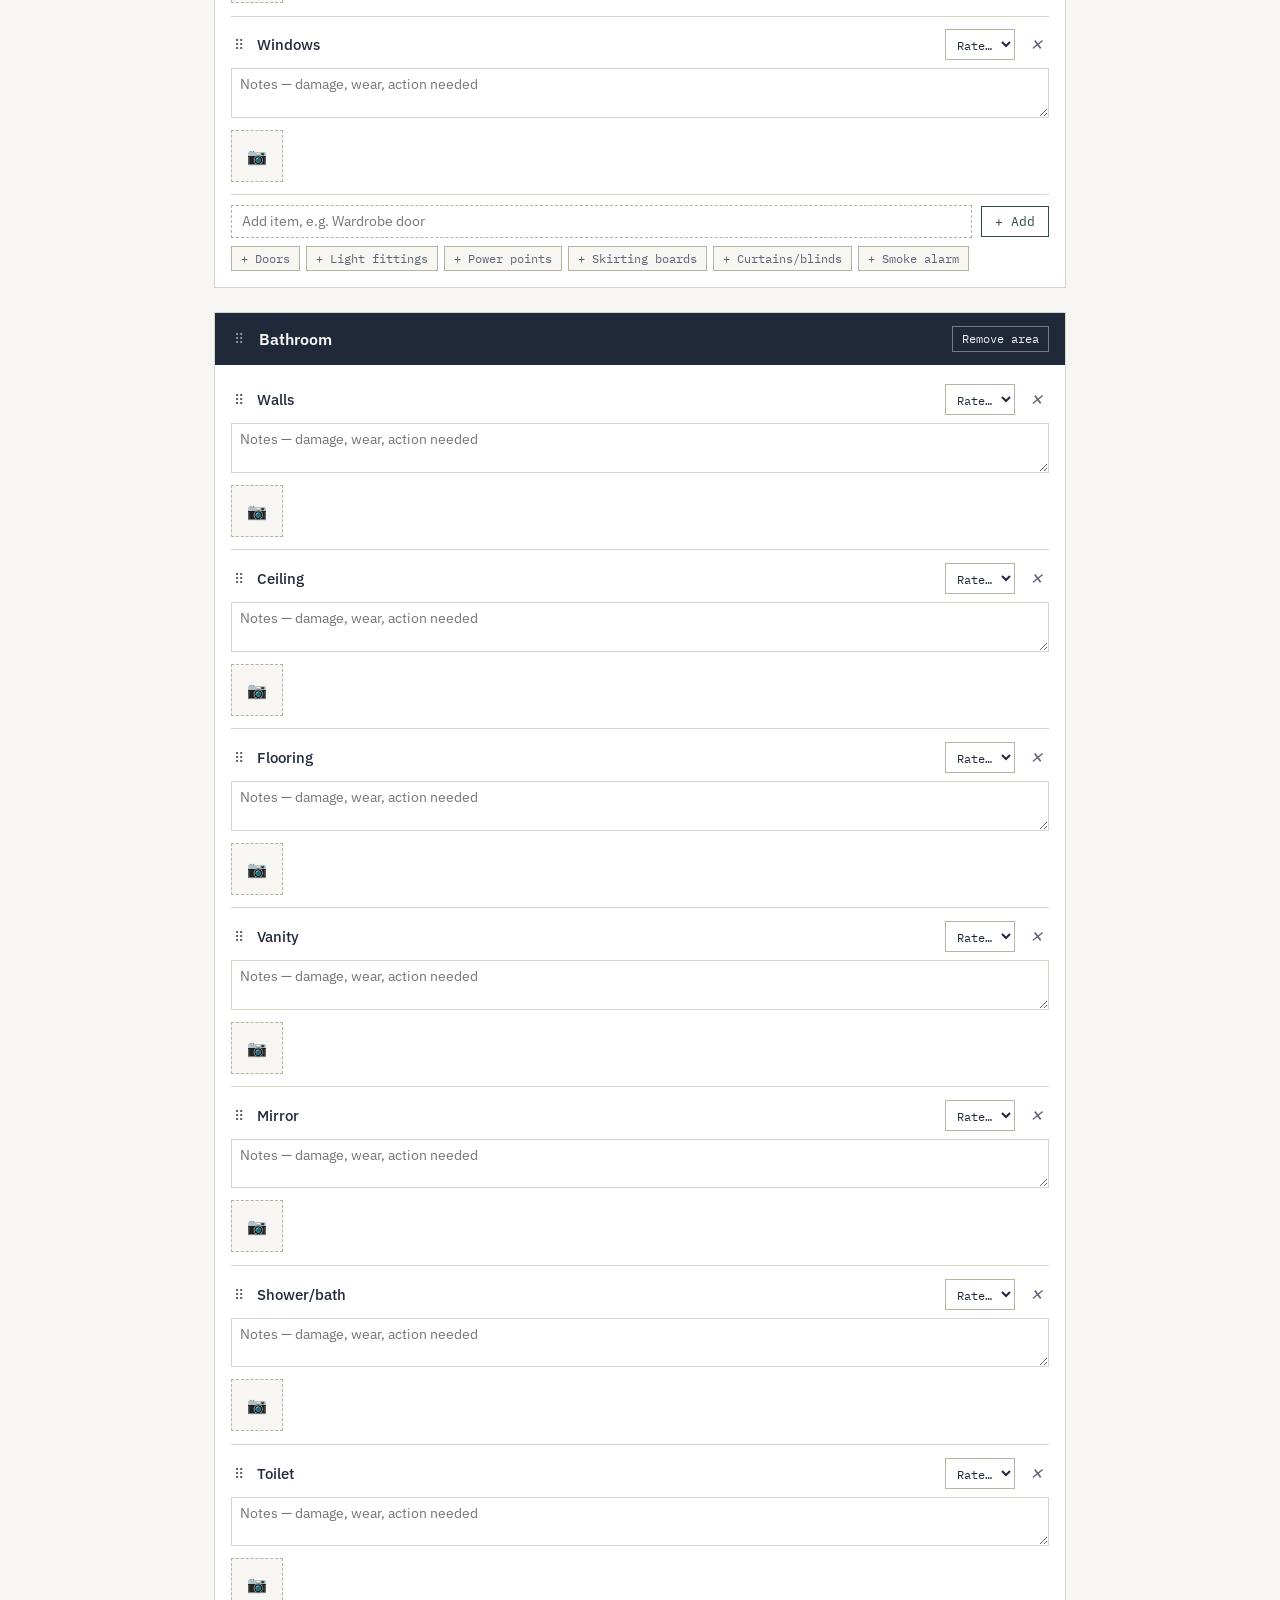
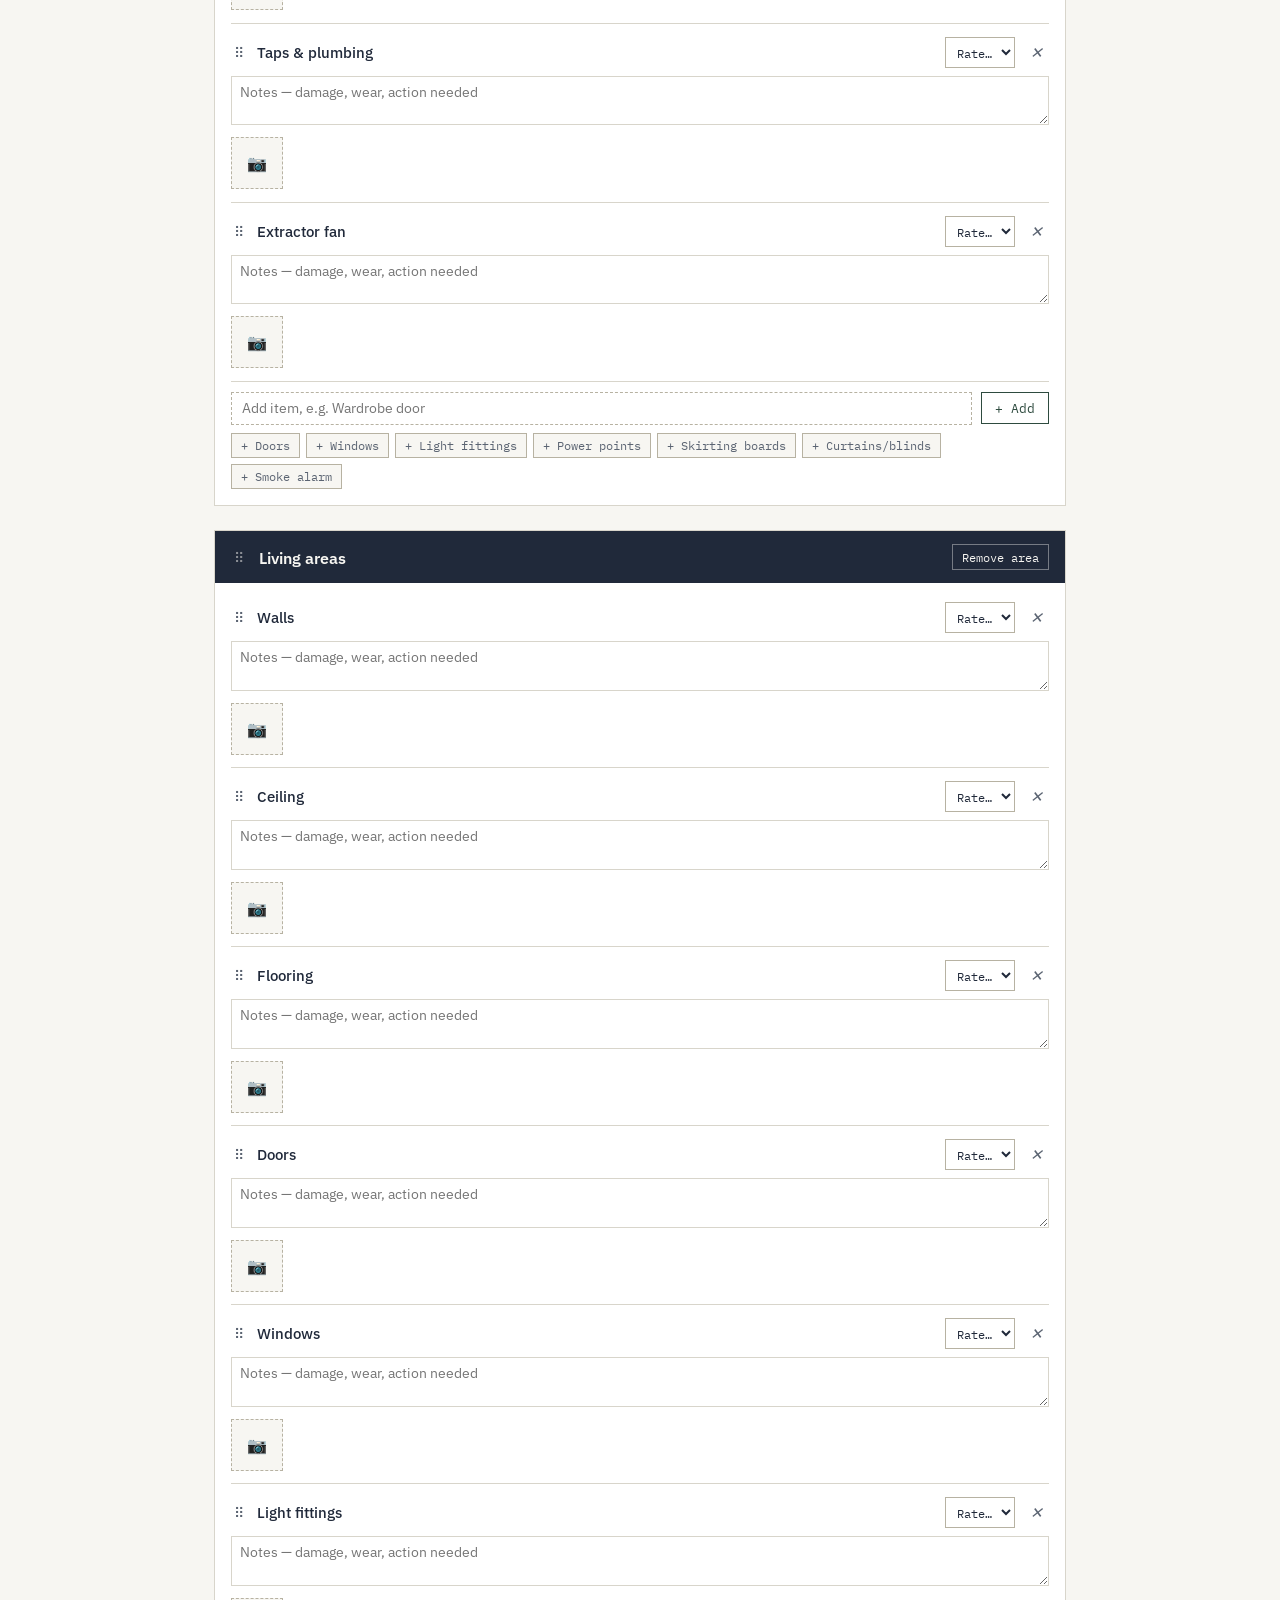
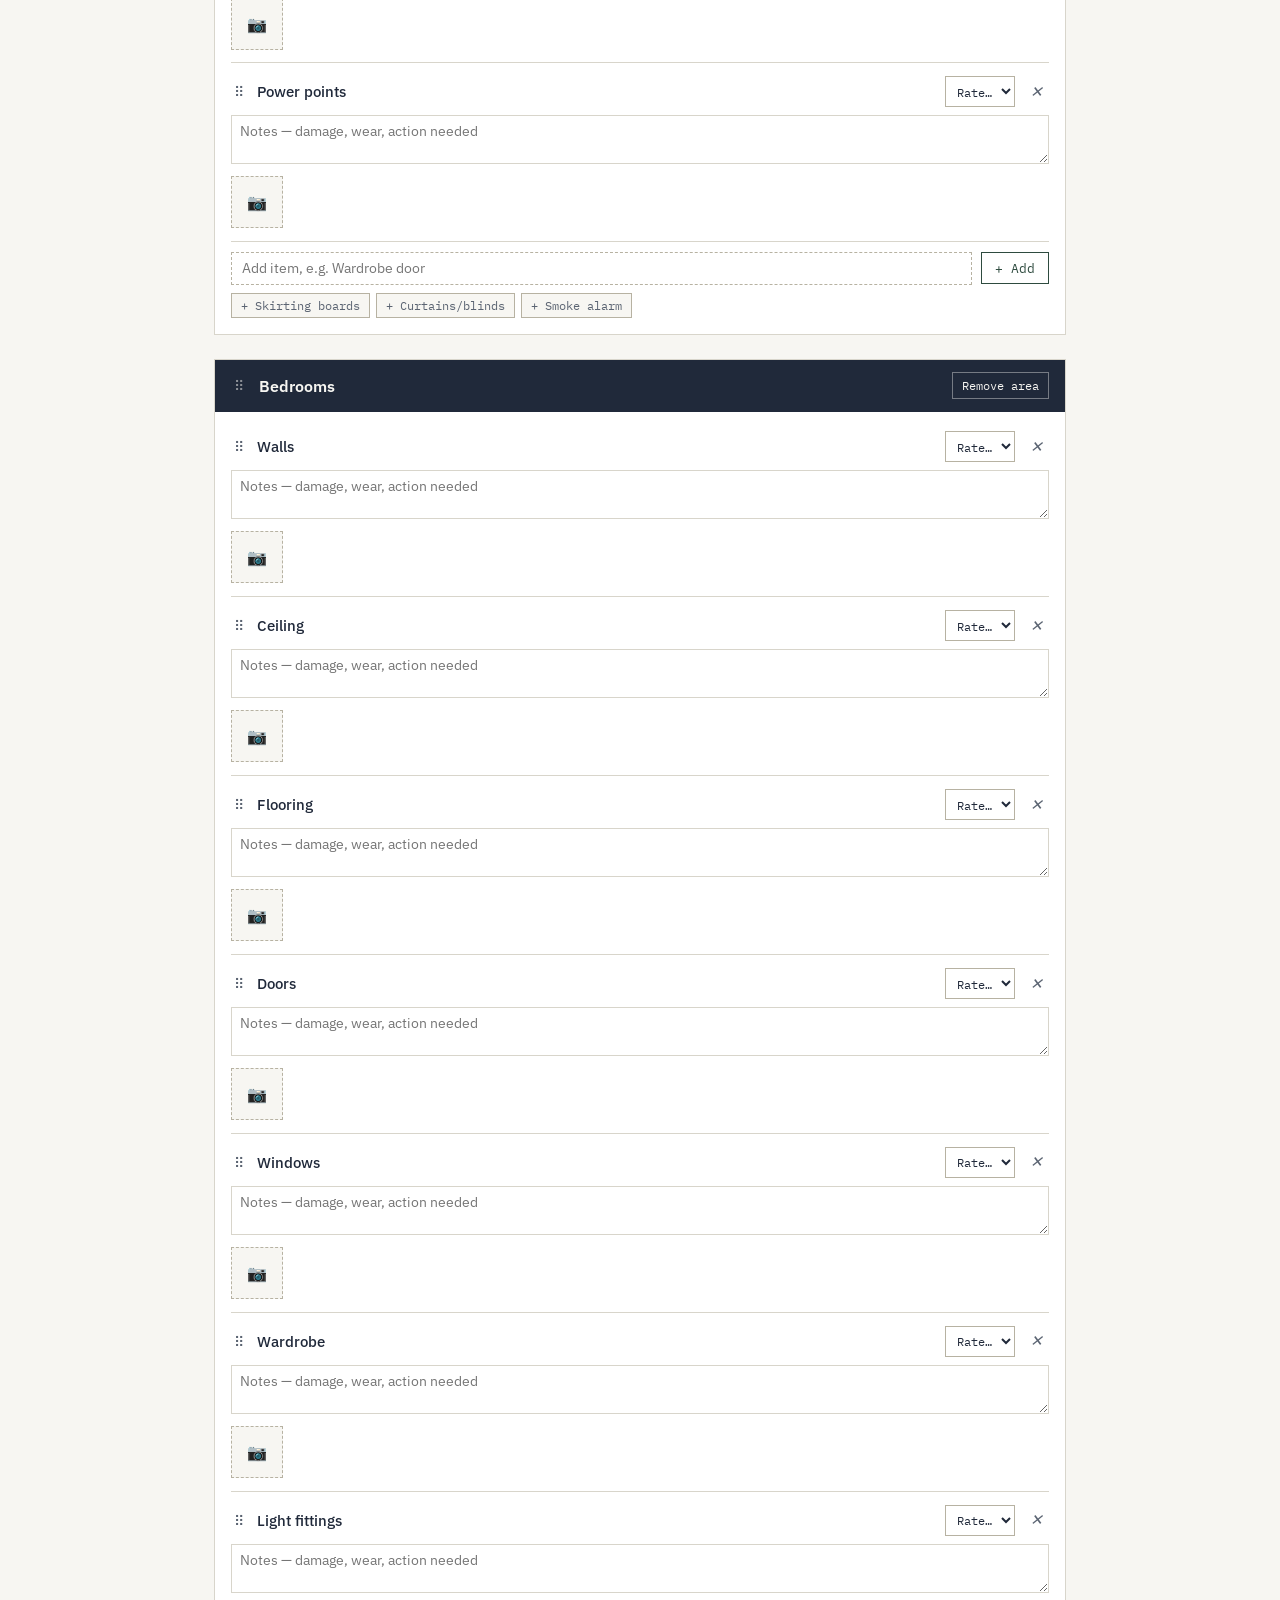
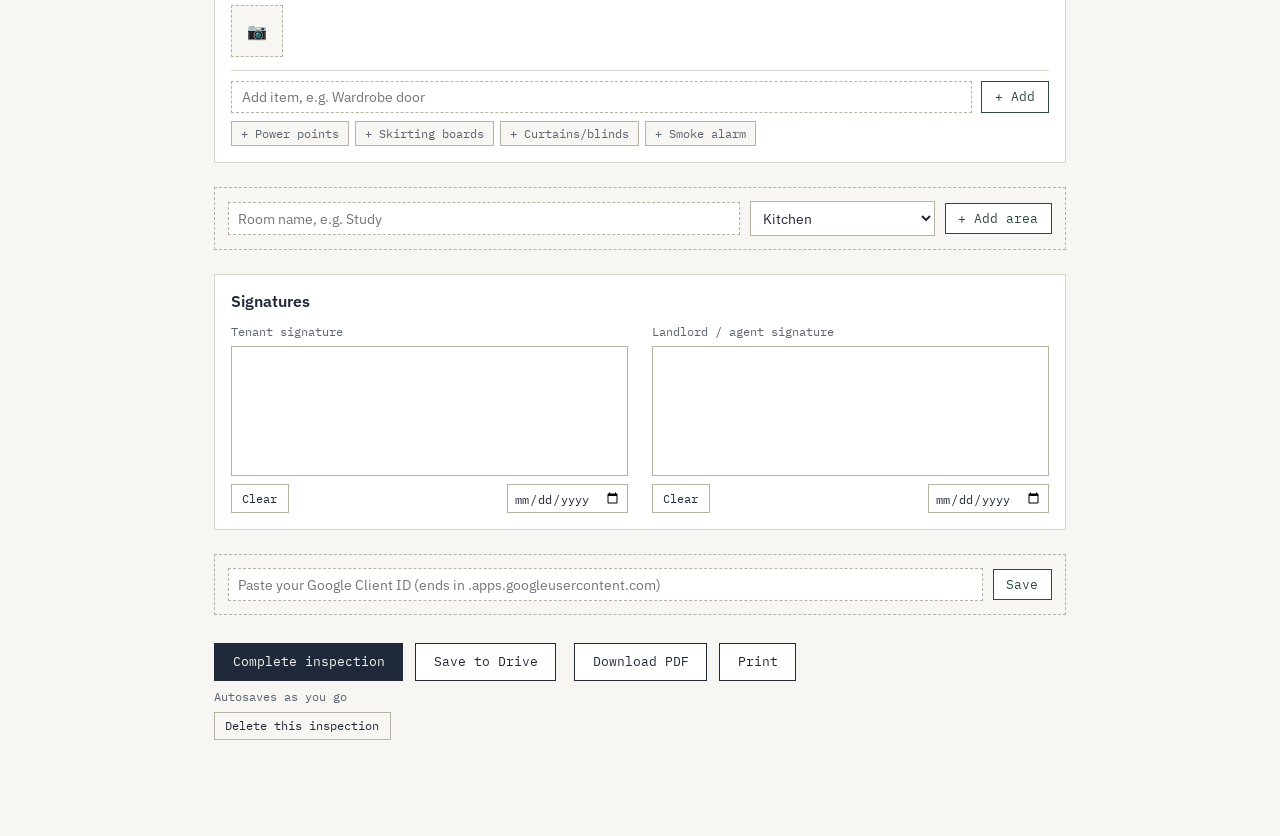
==== commit 4f36871b: "Add files via upload" ====
--- a/index.html
+++ b/index.html
@@ -12,6 +12,8 @@
 <title>Property Inspection Tracker</title>
 <script src="https://accounts.google.com/gsi/client" async defer></script>
 <script src="https://cdnjs.cloudflare.com/ajax/libs/jspdf/2.5.1/jspdf.umd.min.js"></script>
+<!-- Google Client ID lives in its own file (config.js), never touched by app updates -->
+<script src="config.js"></script>
 <style>
   @import url('https://fonts.googleapis.com/css2?family=IBM+Plex+Sans:wght@400;500;600&family=IBM+Plex+Mono:wght@400;500&display=swap');
 
@@ -346,6 +348,53 @@
   .lightbox-actions button{
     font-family:'IBM Plex Mono',monospace;font-size:.8rem;padding:.5rem 1rem;cursor:pointer;
     border:1px solid #fff;background:transparent;color:#fff;
+  }
+
+  .status-banner{
+    margin-bottom:1rem;padding:.7rem 1rem;
+    font-family:'IBM Plex Mono',monospace;font-size:.82rem;
+    display:flex;align-items:center;justify-content:space-between;gap:.75rem;flex-wrap:wrap;
+  }
+  .status-banner.completed{background:var(--good-bg);color:var(--good);border:1px solid var(--good);}
+  .status-banner button{
+    font-family:'IBM Plex Mono',monospace;font-size:.75rem;
+    border:1px solid currentColor;background:transparent;color:inherit;
+    padding:.3rem .6rem;cursor:pointer;
+  }
+
+  .status-badge{
+    display:inline-block;font-family:'IBM Plex Mono',monospace;font-size:.65rem;
+    padding:.1rem .4rem;margin-left:.5rem;border:1px solid currentColor;vertical-align:middle;
+  }
+  .status-badge.draft{color:var(--fair);}
+  .status-badge.completed{color:var(--good);}
+  .drafts-show-all{
+    display:block;width:100%;text-align:center;padding:.7rem;
+    font-family:'IBM Plex Mono',monospace;font-size:.78rem;
+    border:none;border-top:1px solid var(--line);background:#fff;color:var(--accent);cursor:pointer;
+  }
+
+  .signatures-panel{border:1px solid var(--line);background:#fff;padding:1rem;margin-bottom:1.5rem;}
+  .signatures-head{font-weight:600;font-size:1rem;margin-bottom:.85rem;}
+  .signature-cols{display:flex;gap:1.5rem;flex-wrap:wrap;}
+  .signature-col{flex:1;min-width:220px;}
+  .signature-col label{
+    display:block;font-size:.75rem;color:var(--ink-soft);margin-bottom:.4rem;
+    font-family:'IBM Plex Mono',monospace;
+  }
+  .sig-canvas{
+    width:100%;height:130px;border:1px solid var(--line-strong);background:#fff;
+    touch-action:none;display:block;
+  }
+  .sig-canvas.locked{opacity:.75;}
+  .sig-controls{display:flex;justify-content:space-between;align-items:center;margin-top:.5rem;gap:.5rem;}
+  .sig-controls input[type=date]{
+    font-family:'IBM Plex Mono',monospace;font-size:.78rem;
+    border:1px solid var(--line-strong);padding:.3rem .4rem;background:#fff;color:var(--ink);
+  }
+
+  @media print{
+    .sig-controls button{display:none !important;}
   }
 </style>
 </head>
@@ -375,6 +424,8 @@
     </div>
   </header>
 
+  <div class="status-banner" id="status-banner" hidden></div>
+
   <div class="summary-bar" id="summary-bar"></div>
 
   <div id="areas"></div>
@@ -385,13 +436,37 @@
     <button class="add-btn" id="add-area-btn">+ Add area</button>
   </div>
 
+  <div class="signatures-panel" id="signatures-panel">
+    <div class="signatures-head">Signatures</div>
+    <div class="signature-cols">
+      <div class="signature-col">
+        <label>Tenant signature</label>
+        <canvas id="tenant-sig-canvas" class="sig-canvas"></canvas>
+        <div class="sig-controls">
+          <button class="linklike" id="tenant-sig-clear">Clear</button>
+          <input type="date" id="tenant-sig-date">
+        </div>
+      </div>
+      <div class="signature-col">
+        <label>Landlord / agent signature</label>
+        <canvas id="landlord-sig-canvas" class="sig-canvas"></canvas>
+        <div class="sig-controls">
+          <button class="linklike" id="landlord-sig-clear">Clear</button>
+          <input type="date" id="landlord-sig-date">
+        </div>
+      </div>
+    </div>
+  </div>
+
   <div class="add-item-row" id="client-id-row" style="border:1px dashed var(--line-strong);padding:.8rem;margin-bottom:1rem;">
     <input id="client-id-input" placeholder="Paste your Google Client ID (ends in .apps.googleusercontent.com)">
     <button class="add-btn" id="client-id-save">Save</button>
   </div>
 
   <div class="bottom-actions">
-    <button class="primary" id="drive-save-btn">Save to Drive</button><span id="drive-signin-icon" class="signin-icon"></span>
+    <button class="primary" id="complete-btn">Complete inspection</button>
+    <button id="reopen-btn" style="display:none;">Reopen for editing</button>
+    <button id="drive-save-btn">Save to Drive</button><span id="drive-signin-icon" class="signin-icon"></span>
     <button id="export-btn">Download PDF</button>
     <button id="print-btn">Print</button>
   </div>
@@ -435,7 +510,7 @@
 // Stored in the browser's local storage (key: inspection:googleClientId), not in this
 // file, so re-uploading an updated version of this file never wipes it out.
 const CLIENT_ID_KEY = 'inspection:googleClientId';
-let GOOGLE_CLIENT_ID = localStorage.getItem(CLIENT_ID_KEY) || '';
+let GOOGLE_CLIENT_ID = localStorage.getItem(CLIENT_ID_KEY) || window.GOOGLE_CLIENT_ID_DEFAULT || '';
 const DRIVE_SCOPE = 'https://www.googleapis.com/auth/drive.file https://www.googleapis.com/auth/userinfo.email';
 let driveTokenClient = null;
 let driveAccessToken = null;
@@ -483,6 +558,9 @@
   return {
     id,
     driveFileId: null,
+    status: 'draft', completedAt: null,
+    tenantSignature: null, tenantSignedDate: '',
+    landlordSignature: null, landlordSignedDate: '',
     address:'', date:'', inspector:'', type:'',
     areas: DEFAULT_AREAS.map(a => ({
       id: uid(),
@@ -504,7 +582,7 @@
 async function upsertIndexEntry(){
   const idx = await getIndex();
   const i = idx.findIndex(d=>d.id===state.id);
-  const entry = { id: state.id, address: state.address, date: state.date, type: state.type, updatedAt: Date.now() };
+  const entry = { id: state.id, address: state.address, date: state.date, type: state.type, status: state.status, completedAt: state.completedAt, updatedAt: Date.now() };
   if(i>=0) idx[i] = entry; else idx.push(entry);
   await setIndex(idx);
 }
@@ -522,7 +600,7 @@
     const currentId = curRes ? curRes.value : null;
     if(currentId){
       const draftRes = await localDB.get(draftKey(currentId));
-      if(draftRes && draftRes.value){ state = JSON.parse(draftRes.value); if(state.driveFileId === undefined) state.driveFileId = null; }
+      if(draftRes && draftRes.value){ state = JSON.parse(draftRes.value); if(state.driveFileId === undefined) state.driveFileId = null; if(!state.status) state.status = 'draft'; if(state.completedAt === undefined) state.completedAt = null; if(state.tenantSignature === undefined) state.tenantSignature = null; if(state.tenantSignedDate === undefined) state.tenantSignedDate = ''; if(state.landlordSignature === undefined) state.landlordSignature = null; if(state.landlordSignedDate === undefined) state.landlordSignedDate = ''; }
     }
     if(!state) await startFreshDraft();
   }catch(e){
@@ -573,10 +651,29 @@
 }
 
 function render(){
+  const locked = state.status === 'completed';
+
   document.getElementById('f-address').value = state.address;
   document.getElementById('f-date').value = state.date;
   document.getElementById('f-inspector').value = state.inspector;
   document.getElementById('f-type').value = state.type;
+  ['f-address','f-date','f-inspector','f-type'].forEach(id=>{
+    document.getElementById(id).disabled = locked;
+  });
+
+  document.getElementById('new-area-row').style.display = locked ? 'none' : '';
+  document.getElementById('complete-btn').style.display = locked ? 'none' : '';
+  document.getElementById('reopen-btn').style.display = locked ? '' : 'none';
+
+  const banner = document.getElementById('status-banner');
+  if(locked){
+    banner.hidden = false;
+    banner.className = 'status-banner completed';
+    banner.innerHTML = `<span>✓ Completed${state.completedAt ? ' — ' + new Date(state.completedAt).toLocaleString() : ''}. This inspection is locked from further edits.</span>`;
+  }else{
+    banner.hidden = true;
+    banner.innerHTML = '';
+  }
 
   const areasEl = document.getElementById('areas');
   areasEl.innerHTML = '';
@@ -591,17 +688,18 @@
     head.className = 'area-head';
     head.innerHTML = `
       <div class="area-head-left">
-        <span class="drag-handle" draggable="true" title="Drag to reorder">⠿</span>
-        <input class="area-name-input" value="${escapeAttr(area.name)}">
+        <span class="drag-handle" ${locked ? '' : 'draggable="true"'} title="Drag to reorder" style="${locked ? 'opacity:.3;cursor:default;' : ''}">⠿</span>
+        <input class="area-name-input" value="${escapeAttr(area.name)}" ${locked ? 'disabled' : ''}>
       </div>
       <div class="area-actions">
-        <button class="del-area-btn" title="Remove this area">Remove area</button>
+        ${locked ? '' : '<button class="del-area-btn" title="Remove this area">Remove area</button>'}
       </div>
     `;
     head.querySelector('.area-name-input').addEventListener('input', e=>{
       area.name = e.target.value; scheduleSave();
     });
-    head.querySelector('.del-area-btn').addEventListener('click', ()=>{
+    const delAreaBtn = head.querySelector('.del-area-btn');
+    if(delAreaBtn) delAreaBtn.addEventListener('click', ()=>{
       if(confirm(`Remove "${area.name}" and all its items?`)){
         state.areas = state.areas.filter(a=>a.id!==area.id);
         scheduleSave(); render();
@@ -619,21 +717,18 @@
       row.dataset.itemId = item.id;
       row.innerHTML = `
         <div class="item-top">
-          <span class="drag-handle" draggable="true" title="Drag to reorder">⠿</span>
-          <input class="item-name" value="${escapeAttr(item.name)}" placeholder="Item name">
-          <select class="${condClass(item.condition)}">
+          <span class="drag-handle" ${locked ? '' : 'draggable="true"'} title="Drag to reorder" style="${locked ? 'opacity:.3;cursor:default;' : ''}">⠿</span>
+          <input class="item-name" value="${escapeAttr(item.name)}" placeholder="Item name" ${locked ? 'disabled' : ''}>
+          <select class="${condClass(item.condition)}" ${locked ? 'disabled' : ''}>
             <option value=""${item.condition===''?' selected':''}>Rate…</option>
             ${CONDITIONS.map(c=>`<option value="${c}"${item.condition===c?' selected':''}>${c}</option>`).join('')}
           </select>
-          <button class="del-item" title="Remove item"><i>✕</i></button>
+          ${locked ? '' : '<button class="del-item" title="Remove item"><i>✕</i></button>'}
         </div>
-        <textarea placeholder="Notes — damage, wear, action needed">${escapeHtml(item.notes)}</textarea>
+        <textarea placeholder="Notes — damage, wear, action needed" ${locked ? 'disabled' : ''}>${escapeHtml(item.notes)}</textarea>
         <div class="item-photos">
           ${item.photos.map((src,idx)=>`<button type="button" class="photo-thumb" data-idx="${idx}" style="background-image:url('${src}')" title="View photo"></button>`).join('')}
-          <label class="add-photo-btn" title="Add a photo">
-            📷
-            <input type="file" accept="image/*" capture="environment" class="photo-input">
-          </label>
+          ${locked ? '' : `<label class="add-photo-btn" title="Add a photo">📷<input type="file" accept="image/*" capture="environment" class="photo-input"></label>`}
         </div>
       `;
       row.querySelector('.item-name').addEventListener('input', e=>{
@@ -648,7 +743,8 @@
       row.querySelector('textarea').addEventListener('input', e=>{
         item.notes = e.target.value; scheduleSave();
       });
-      row.querySelector('.del-item').addEventListener('click', ()=>{
+      const delItemBtn = row.querySelector('.del-item');
+      if(delItemBtn) delItemBtn.addEventListener('click', ()=>{
         area.items = area.items.filter(i=>i.id!==item.id);
         scheduleSave(); render();
       });
@@ -658,7 +754,7 @@
         });
       });
       const photoInput = row.querySelector('.photo-input');
-      photoInput.addEventListener('change', async e=>{
+      if(photoInput) photoInput.addEventListener('change', async e=>{
         const file = e.target.files[0];
         if(!file) return;
         try{
@@ -672,36 +768,38 @@
       itemsDiv.appendChild(row);
     });
 
-    const addRow = document.createElement('div');
-    addRow.className = 'add-item-row';
-    addRow.innerHTML = `<input placeholder="Add item, e.g. Wardrobe door"><button class="add-btn">+ Add</button>`;
-    const addInput = addRow.querySelector('input');
-    const addBtn = addRow.querySelector('.add-btn');
-    const doAdd = (nameOverride)=>{
-      const v = (nameOverride !== undefined ? nameOverride : addInput.value).trim();
-      if(!v) return;
-      area.items.push({ id: uid(), name: v, condition:'', notes:'', photos:[] });
-      addInput.value='';
-      scheduleSave(); render();
-    };
-    addBtn.addEventListener('click', ()=>doAdd());
-    addInput.addEventListener('keydown', e=>{ if(e.key==='Enter'){ e.preventDefault(); doAdd(); } });
-    itemsDiv.appendChild(addRow);
-
-    const existingNames = new Set(area.items.map(i=>i.name.trim().toLowerCase()));
-    const suggestions = COMMON_ITEMS.filter(n=>!existingNames.has(n.toLowerCase())).slice(0,8);
-    if(suggestions.length){
-      const chipsDiv = document.createElement('div');
-      chipsDiv.className = 'quick-chips';
-      suggestions.forEach(name=>{
-        const chip = document.createElement('button');
-        chip.type = 'button';
-        chip.className = 'chip';
-        chip.textContent = '+ ' + name;
-        chip.addEventListener('click', ()=>doAdd(name));
+    if(!locked){
+      const addRow = document.createElement('div');
+      addRow.className = 'add-item-row';
+      addRow.innerHTML = `<input placeholder="Add item, e.g. Wardrobe door"><button class="add-btn">+ Add</button>`;
+      const addInput = addRow.querySelector('input');
+      const addBtn = addRow.querySelector('.add-btn');
+      const doAdd = (nameOverride)=>{
+        const v = (nameOverride !== undefined ? nameOverride : addInput.value).trim();
+        if(!v) return;
+        area.items.push({ id: uid(), name: v, condition:'', notes:'', photos:[] });
+        addInput.value='';
+        scheduleSave(); render();
+      };
+      addBtn.addEventListener('click', ()=>doAdd());
+      addInput.addEventListener('keydown', e=>{ if(e.key==='Enter'){ e.preventDefault(); doAdd(); } });
+      itemsDiv.appendChild(addRow);
+
+      const existingNames = new Set(area.items.map(i=>i.name.trim().toLowerCase()));
+      const suggestions = COMMON_ITEMS.filter(n=>!existingNames.has(n.toLowerCase())).slice(0,8);
+      if(suggestions.length){
+        const chipsDiv = document.createElement('div');
+        chipsDiv.className = 'quick-chips';
+        suggestions.forEach(name=>{
+          const chip = document.createElement('button');
+          chip.type = 'button';
+          chip.className = 'chip';
+          chip.textContent = '+ ' + name;
+          chip.addEventListener('click', ()=>doAdd(name));
         chipsDiv.appendChild(chip);
-      });
-      itemsDiv.appendChild(chipsDiv);
+        });
+        itemsDiv.appendChild(chipsDiv);
+      }
     }
 
     areaDiv.appendChild(itemsDiv);
@@ -709,6 +807,7 @@
   });
 
   renderSummary();
+  renderSignatures();
 }
 
 function escapeHtml(s){
@@ -730,6 +829,7 @@
 let dragItemId = null;
 
 areasEl.addEventListener('dragstart', e=>{
+  if(state.status === 'completed'){ e.preventDefault(); return; }
   const handle = e.target.closest('.drag-handle');
   if(!handle) return;
   const itemRow = handle.closest('.item-card');
@@ -900,6 +1000,36 @@
     y += 4;
   });
 
+  // --- Signatures ---
+  ensureSpace(55);
+  y += 4;
+  doc.setFont('helvetica','bold'); doc.setFontSize(13);
+  doc.text('Signatures', marginX, y); y += 8;
+
+  const colWidth = (pageWidth - marginX*2 - 10) / 2;
+  const sigHeight = 22;
+  const sigStartY = y;
+
+  function drawSignatureBlock(x, label, imgSrc, signedDate){
+    doc.setFont('helvetica','normal'); doc.setFontSize(9); doc.setTextColor(90);
+    doc.text(label, x, sigStartY);
+    doc.setTextColor(0);
+    doc.rect(x, sigStartY + 3, colWidth, sigHeight);
+    if(imgSrc){
+      try{ doc.addImage(imgSrc, 'PNG', x + 1, sigStartY + 4, colWidth - 2, sigHeight - 2); }catch(e){}
+    }else{
+      doc.setFontSize(8); doc.setTextColor(160);
+      doc.text('Not signed', x + 3, sigStartY + 3 + sigHeight/2 + 1);
+      doc.setTextColor(0);
+    }
+    doc.setFontSize(9);
+    doc.text(`Date: ${signedDate || '—'}`, x, sigStartY + sigHeight + 10);
+  }
+
+  drawSignatureBlock(marginX, 'Tenant signature', state.tenantSignature, state.tenantSignedDate);
+  drawSignatureBlock(marginX + colWidth + 10, 'Landlord / agent signature', state.landlordSignature, state.landlordSignedDate);
+  y = sigStartY + sigHeight + 16;
+
   return doc;
 }
 
@@ -946,6 +1076,27 @@
 });
 
 document.getElementById('reset-btn').addEventListener('click', ()=> deleteDraft(state.id));
+
+document.getElementById('complete-btn').addEventListener('click', async ()=>{
+  if(!confirm('Mark this inspection as completed? It will be locked from further edits — you can reopen it later if you need to make changes.')) return;
+  state.status = 'completed';
+  state.completedAt = Date.now();
+  scheduleSave();
+  render();
+  if(driveAccessToken){
+    await doSaveToDrive();
+  }else{
+    setDriveStatus('Marked as completed. Tap Save to Drive to save the final PDF.', false);
+  }
+});
+
+document.getElementById('reopen-btn').addEventListener('click', ()=>{
+  if(!confirm('Reopen this inspection for editing?')) return;
+  state.status = 'draft';
+  state.completedAt = null;
+  scheduleSave();
+  render();
+});
 
 async function deleteDraft(id){
   if(!confirm('Delete this inspection? This cannot be undone.')) return;
@@ -969,7 +1120,7 @@
   try{
     const res = await localDB.get(draftKey(id));
     if(res && res.value){
-      state = JSON.parse(res.value); if(state.driveFileId === undefined) state.driveFileId = null;
+      state = JSON.parse(res.value); if(state.driveFileId === undefined) state.driveFileId = null; if(!state.status) state.status = 'draft'; if(state.completedAt === undefined) state.completedAt = null; if(state.tenantSignature === undefined) state.tenantSignature = null; if(state.tenantSignedDate === undefined) state.tenantSignedDate = ''; if(state.landlordSignature === undefined) state.landlordSignature = null; if(state.landlordSignedDate === undefined) state.landlordSignedDate = '';
       await localDB.set(CURRENT_KEY, state.id);
       render();
     }
@@ -977,31 +1128,53 @@
   document.getElementById('drafts-modal').hidden = true;
 }
 
-async function openDraftsModal(){
-  const idx = await getIndex();
-  idx.sort((a,b)=> (b.updatedAt||0)-(a.updatedAt||0));
+let draftsShowAll = false;
+
+function renderDraftsList(){
+  const idx = draftsSortedCache;
   const list = document.getElementById('drafts-list');
   if(!idx.length){
     list.innerHTML = '<p class="empty-note">No saved inspections yet.</p>';
-  }else{
-    list.innerHTML = idx.map(d=>`
+    return;
+  }
+  const visible = draftsShowAll ? idx : idx.slice(0,5);
+  list.innerHTML = visible.map(d=>{
+    const isCompleted = d.status === 'completed';
+    const badge = `<span class="status-badge ${isCompleted?'completed':'draft'}">${isCompleted?'Completed':'Draft'}</span>`;
+    const whenLabel = isCompleted && d.completedAt
+      ? 'completed ' + new Date(d.completedAt).toLocaleString()
+      : 'updated ' + new Date(d.updatedAt||0).toLocaleString();
+    return `
       <div class="draft-row${d.id===state.id?' draft-current':''}" data-id="${d.id}">
         <div class="draft-info">
-          <div class="draft-title">${escapeHtml(d.address||'Untitled property')}</div>
-          <div class="draft-meta">${escapeHtml(d.type||'No type set')}${d.date?' · '+escapeHtml(d.date):''} · updated ${new Date(d.updatedAt||0).toLocaleString()}</div>
+          <div class="draft-title">${escapeHtml(d.address||'Untitled property')}${badge}</div>
+          <div class="draft-meta">${escapeHtml(d.type||'No type set')}${d.date?' · '+escapeHtml(d.date):''} · ${whenLabel}</div>
         </div>
         <div class="draft-actions">
           <button class="draft-resume">${d.id===state.id?'Current':'Resume'}</button>
           <button class="draft-delete">Delete</button>
         </div>
       </div>
-    `).join('');
-    list.querySelectorAll('.draft-row').forEach(rowEl=>{
-      const id = rowEl.dataset.id;
-      rowEl.querySelector('.draft-resume').addEventListener('click', ()=>resumeDraft(id));
-      rowEl.querySelector('.draft-delete').addEventListener('click', ()=>deleteDraft(id));
-    });
-  }
+    `;
+  }).join('') + (!draftsShowAll && idx.length > 5
+    ? `<button class="drafts-show-all" id="drafts-show-all-btn">Show all ${idx.length} inspections</button>`
+    : '');
+
+  list.querySelectorAll('.draft-row').forEach(rowEl=>{
+    const id = rowEl.dataset.id;
+    rowEl.querySelector('.draft-resume').addEventListener('click', ()=>resumeDraft(id));
+    rowEl.querySelector('.draft-delete').addEventListener('click', ()=>deleteDraft(id));
+  });
+  const showAllBtn = document.getElementById('drafts-show-all-btn');
+  if(showAllBtn) showAllBtn.addEventListener('click', ()=>{ draftsShowAll = true; renderDraftsList(); });
+}
+
+let draftsSortedCache = [];
+async function openDraftsModal(){
+  draftsShowAll = false;
+  draftsSortedCache = await getIndex();
+  draftsSortedCache.sort((a,b)=> (b.updatedAt||0)-(a.updatedAt||0));
+  renderDraftsList();
   document.getElementById('drafts-modal').hidden = false;
 }
 document.getElementById('drafts-btn').addEventListener('click', openDraftsModal);
@@ -1038,10 +1211,12 @@
 function openLightbox(item, idx){
   lightboxItem = item; lightboxIdx = idx;
   document.getElementById('lightbox-img').src = item.photos[idx];
+  document.getElementById('lightbox-delete').style.display = state.status === 'completed' ? 'none' : '';
   document.getElementById('lightbox').hidden = false;
 }
 document.getElementById('lightbox-close').addEventListener('click', ()=>{ document.getElementById('lightbox').hidden = true; });
 document.getElementById('lightbox-delete').addEventListener('click', ()=>{
+  if(state.status === 'completed'){ document.getElementById('lightbox').hidden = true; return; }
   if(lightboxItem && lightboxIdx != null){
     lightboxItem.photos.splice(lightboxIdx,1);
     scheduleSave();
@@ -1185,6 +1360,115 @@
   return res.json();
 }
 
+// --- Signature pads (tenant + landlord) ---
+function setupSignaturePad(canvasId, field){
+  const canvas = document.getElementById(canvasId);
+  const ctx = canvas.getContext('2d');
+  let drawing = false, lastX = 0, lastY = 0;
+
+  function resize(){
+    const rect = canvas.getBoundingClientRect();
+    const ratio = window.devicePixelRatio || 1;
+    canvas.width = rect.width * ratio;
+    canvas.height = rect.height * ratio;
+    ctx.setTransform(1,0,0,1,0,0);
+    ctx.scale(ratio, ratio);
+    ctx.strokeStyle = '#20293A';
+    ctx.lineWidth = 2.2;
+    ctx.lineCap = 'round';
+    ctx.lineJoin = 'round';
+    redrawFromState();
+  }
+
+  function redrawFromState(){
+    if(!state) return;
+    const rect = canvas.getBoundingClientRect();
+    ctx.clearRect(0, 0, rect.width, rect.height);
+    const src = state[field];
+    if(src){
+      const img = new Image();
+      img.onload = ()=> ctx.drawImage(img, 0, 0, rect.width, rect.height);
+      img.src = src;
+    }
+  }
+
+  function pos(e){
+    const rect = canvas.getBoundingClientRect();
+    return { x: e.clientX - rect.left, y: e.clientY - rect.top };
+  }
+  function isLocked(){ return state.status === 'completed'; }
+
+  canvas.addEventListener('pointerdown', e=>{
+    if(isLocked()) return;
+    drawing = true;
+    const p = pos(e);
+    lastX = p.x; lastY = p.y;
+    try{ canvas.setPointerCapture(e.pointerId); }catch(err){}
+  });
+  canvas.addEventListener('pointermove', e=>{
+    if(!drawing || isLocked()) return;
+    const p = pos(e);
+    ctx.beginPath();
+    ctx.moveTo(lastX, lastY);
+    ctx.lineTo(p.x, p.y);
+    ctx.stroke();
+    lastX = p.x; lastY = p.y;
+  });
+  function endStroke(){
+    if(!drawing) return;
+    drawing = false;
+    state[field] = canvas.toDataURL('image/png');
+    scheduleSave();
+  }
+  canvas.addEventListener('pointerup', endStroke);
+  canvas.addEventListener('pointerleave', endStroke);
+  canvas.addEventListener('pointercancel', endStroke);
+
+  window.addEventListener('resize', resize);
+
+  return { resize, redrawFromState };
+}
+
+const tenantSigPad = setupSignaturePad('tenant-sig-canvas', 'tenantSignature');
+const landlordSigPad = setupSignaturePad('landlord-sig-canvas', 'landlordSignature');
+tenantSigPad.resize();
+landlordSigPad.resize();
+
+function renderSignatures(){
+  const locked = state.status === 'completed';
+  const tenantDateEl = document.getElementById('tenant-sig-date');
+  const landlordDateEl = document.getElementById('landlord-sig-date');
+  tenantDateEl.value = state.tenantSignedDate || '';
+  landlordDateEl.value = state.landlordSignedDate || '';
+  tenantDateEl.disabled = locked;
+  landlordDateEl.disabled = locked;
+  document.getElementById('tenant-sig-clear').style.display = locked ? 'none' : '';
+  document.getElementById('landlord-sig-clear').style.display = locked ? 'none' : '';
+  document.getElementById('tenant-sig-canvas').classList.toggle('locked', locked);
+  document.getElementById('landlord-sig-canvas').classList.toggle('locked', locked);
+  tenantSigPad.redrawFromState();
+  landlordSigPad.redrawFromState();
+}
+
+document.getElementById('tenant-sig-date').addEventListener('change', e=>{
+  state.tenantSignedDate = e.target.value; scheduleSave();
+});
+document.getElementById('landlord-sig-date').addEventListener('change', e=>{
+  state.landlordSignedDate = e.target.value; scheduleSave();
+});
+document.getElementById('tenant-sig-clear').addEventListener('click', ()=>{
+  if(state.status === 'completed') return;
+  state.tenantSignature = null;
+  scheduleSave();
+  tenantSigPad.redrawFromState();
+});
+document.getElementById('landlord-sig-clear').addEventListener('click', ()=>{
+  if(state.status === 'completed') return;
+  state.landlordSignature = null;
+  scheduleSave();
+  landlordSigPad.redrawFromState();
+});
+
 window.addEventListener('load', ()=>{ setTimeout(initDriveAuth, 300); });
 
 load();
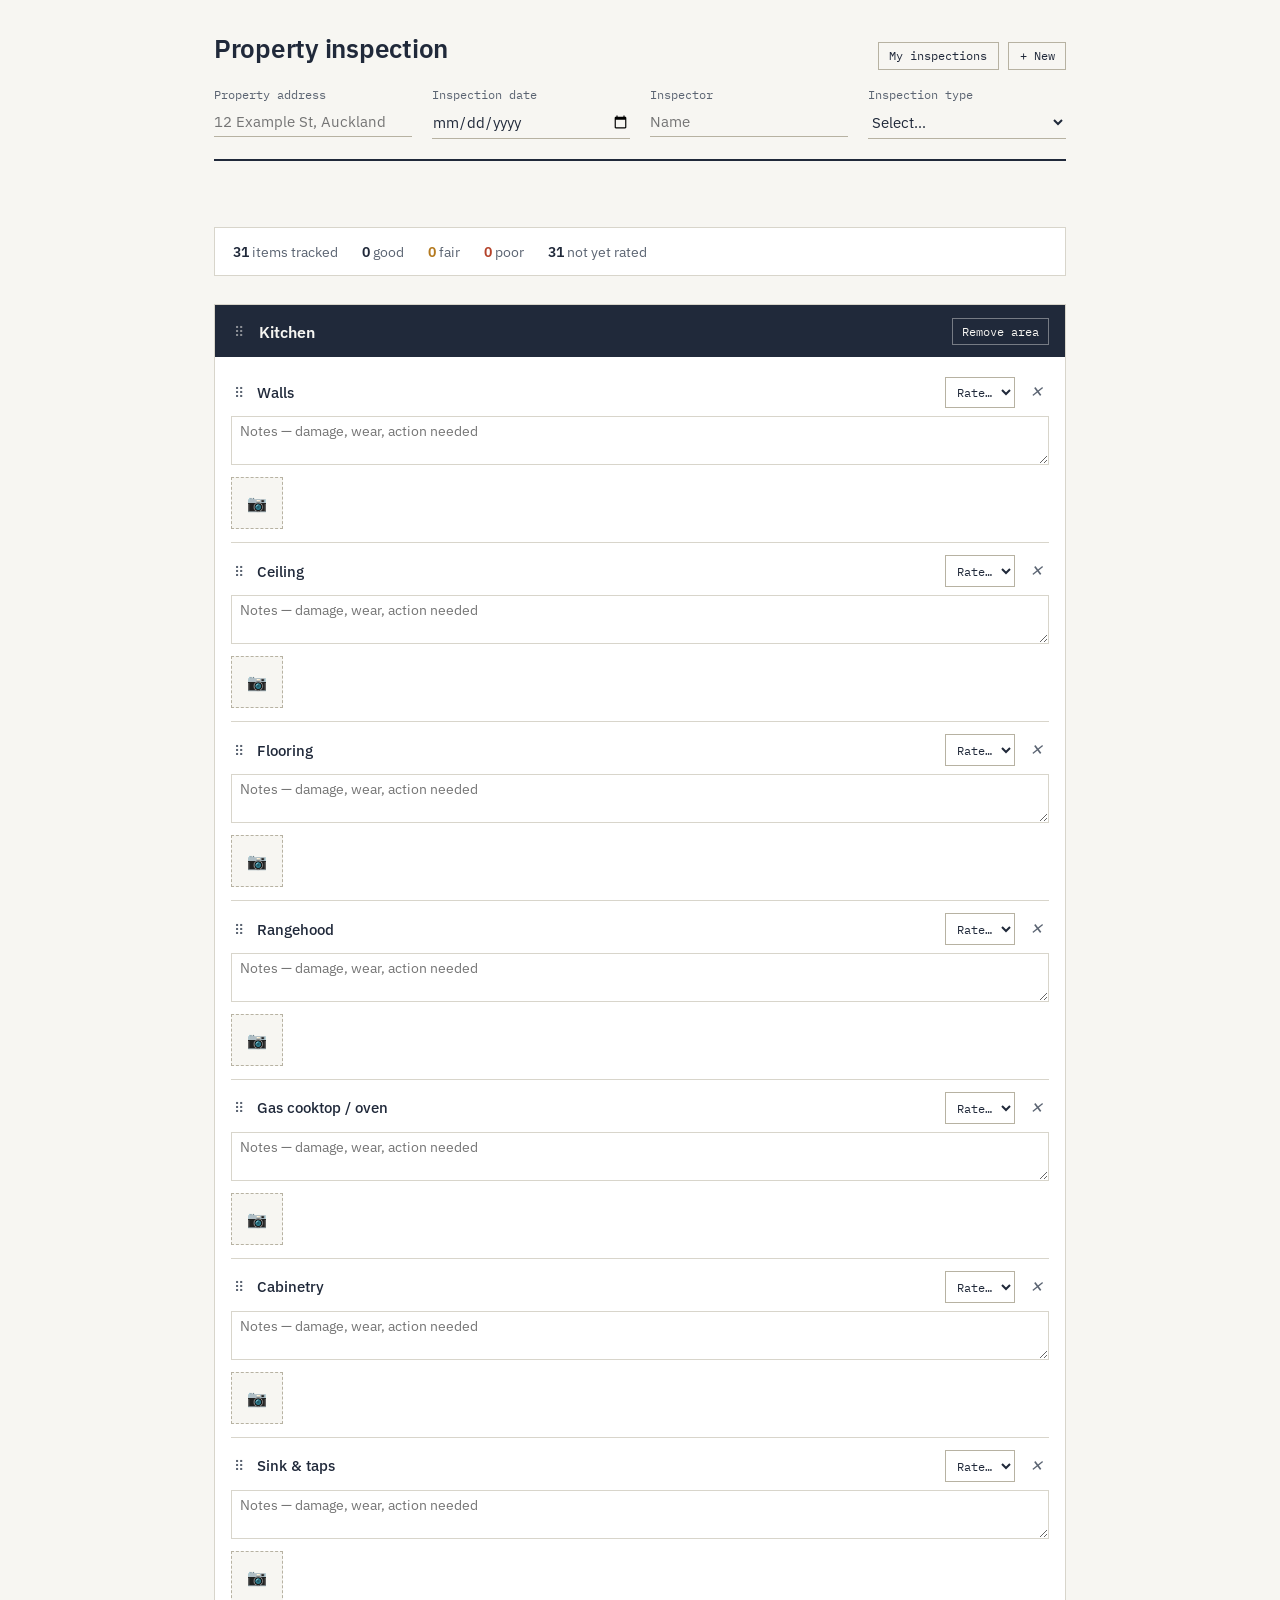
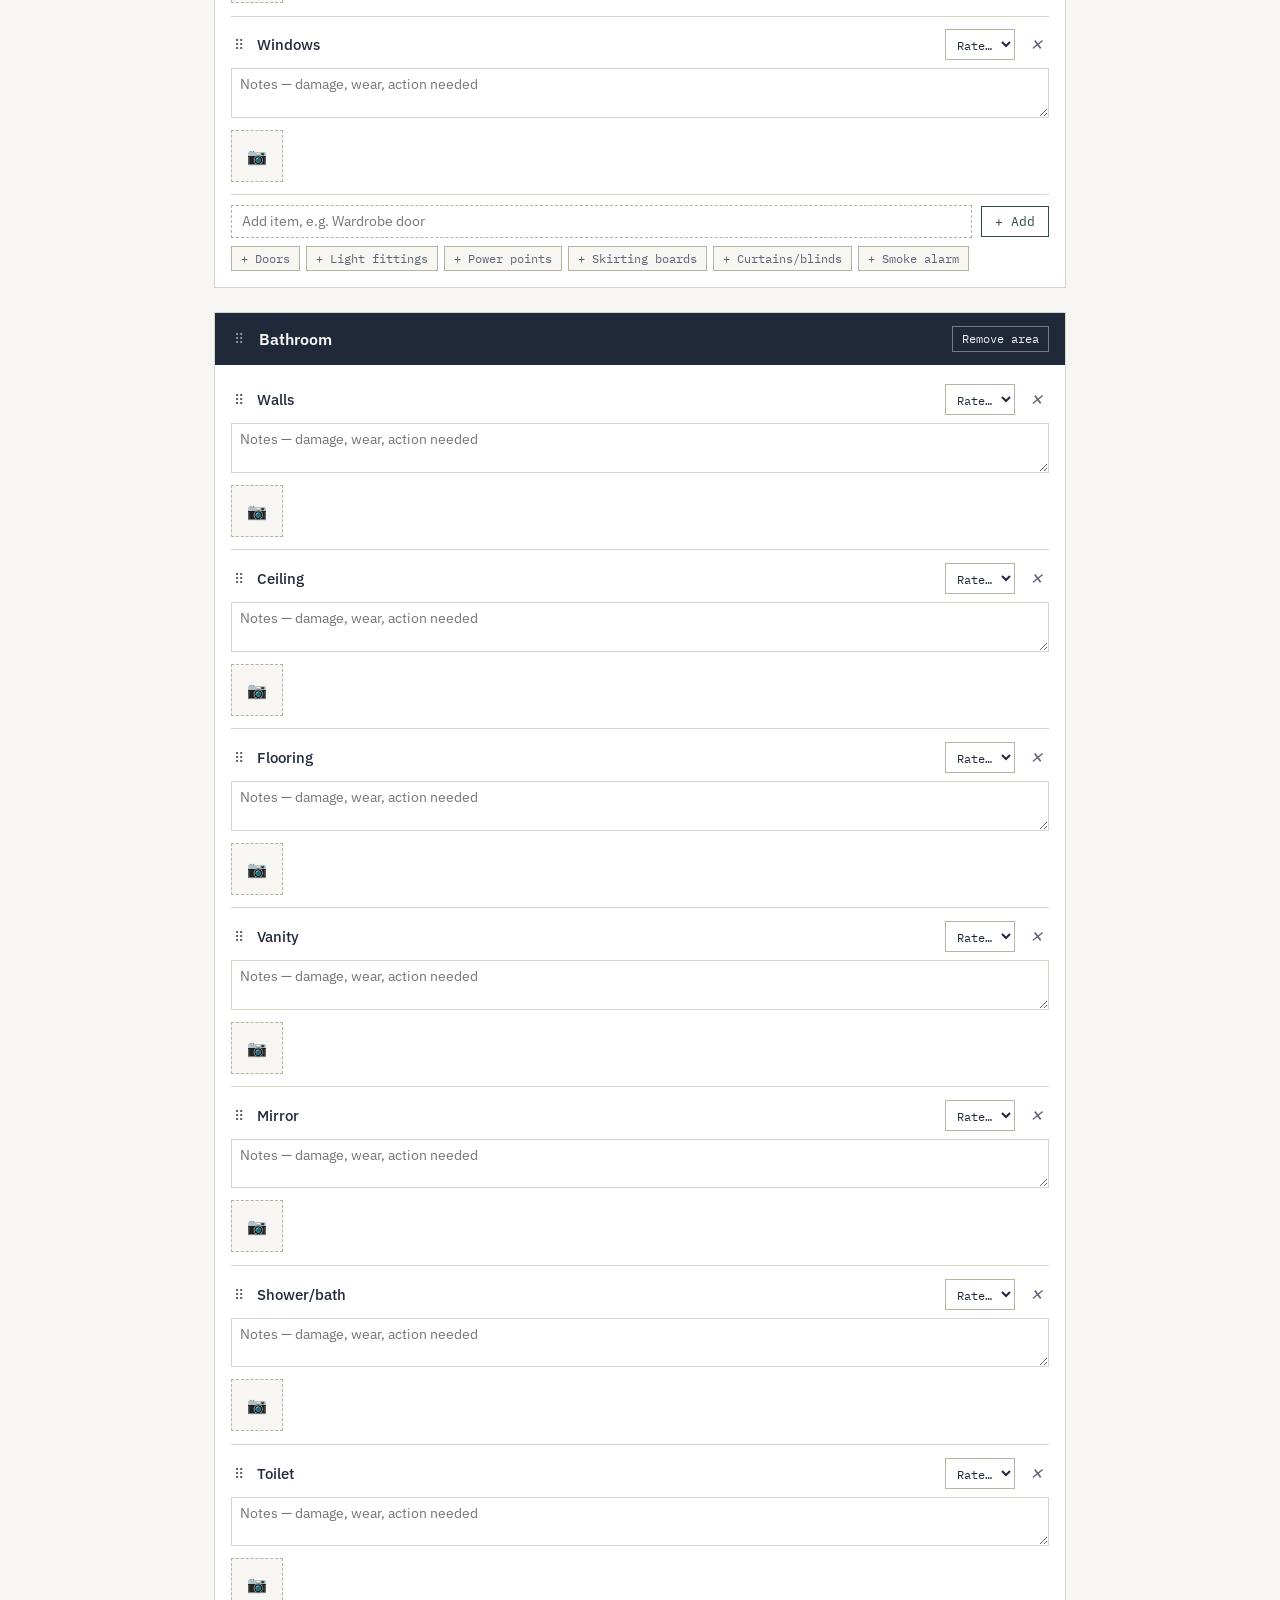
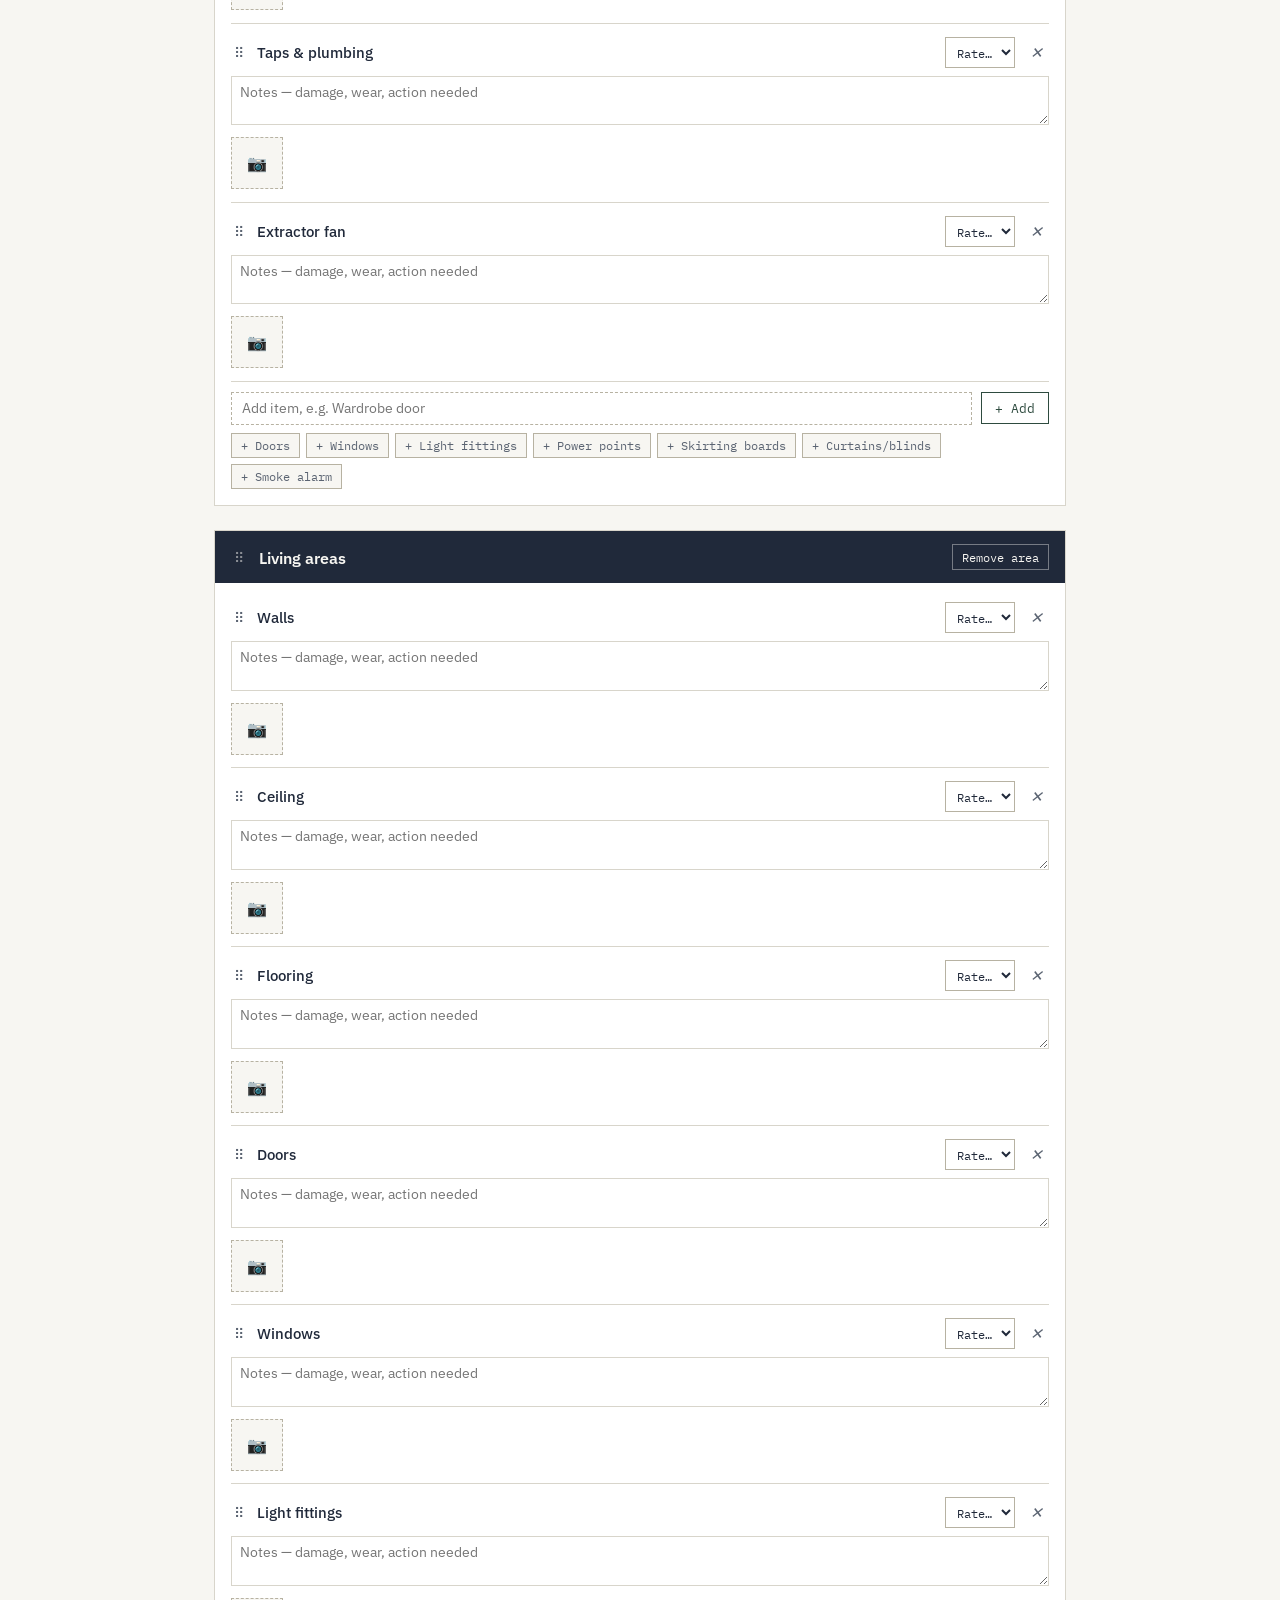
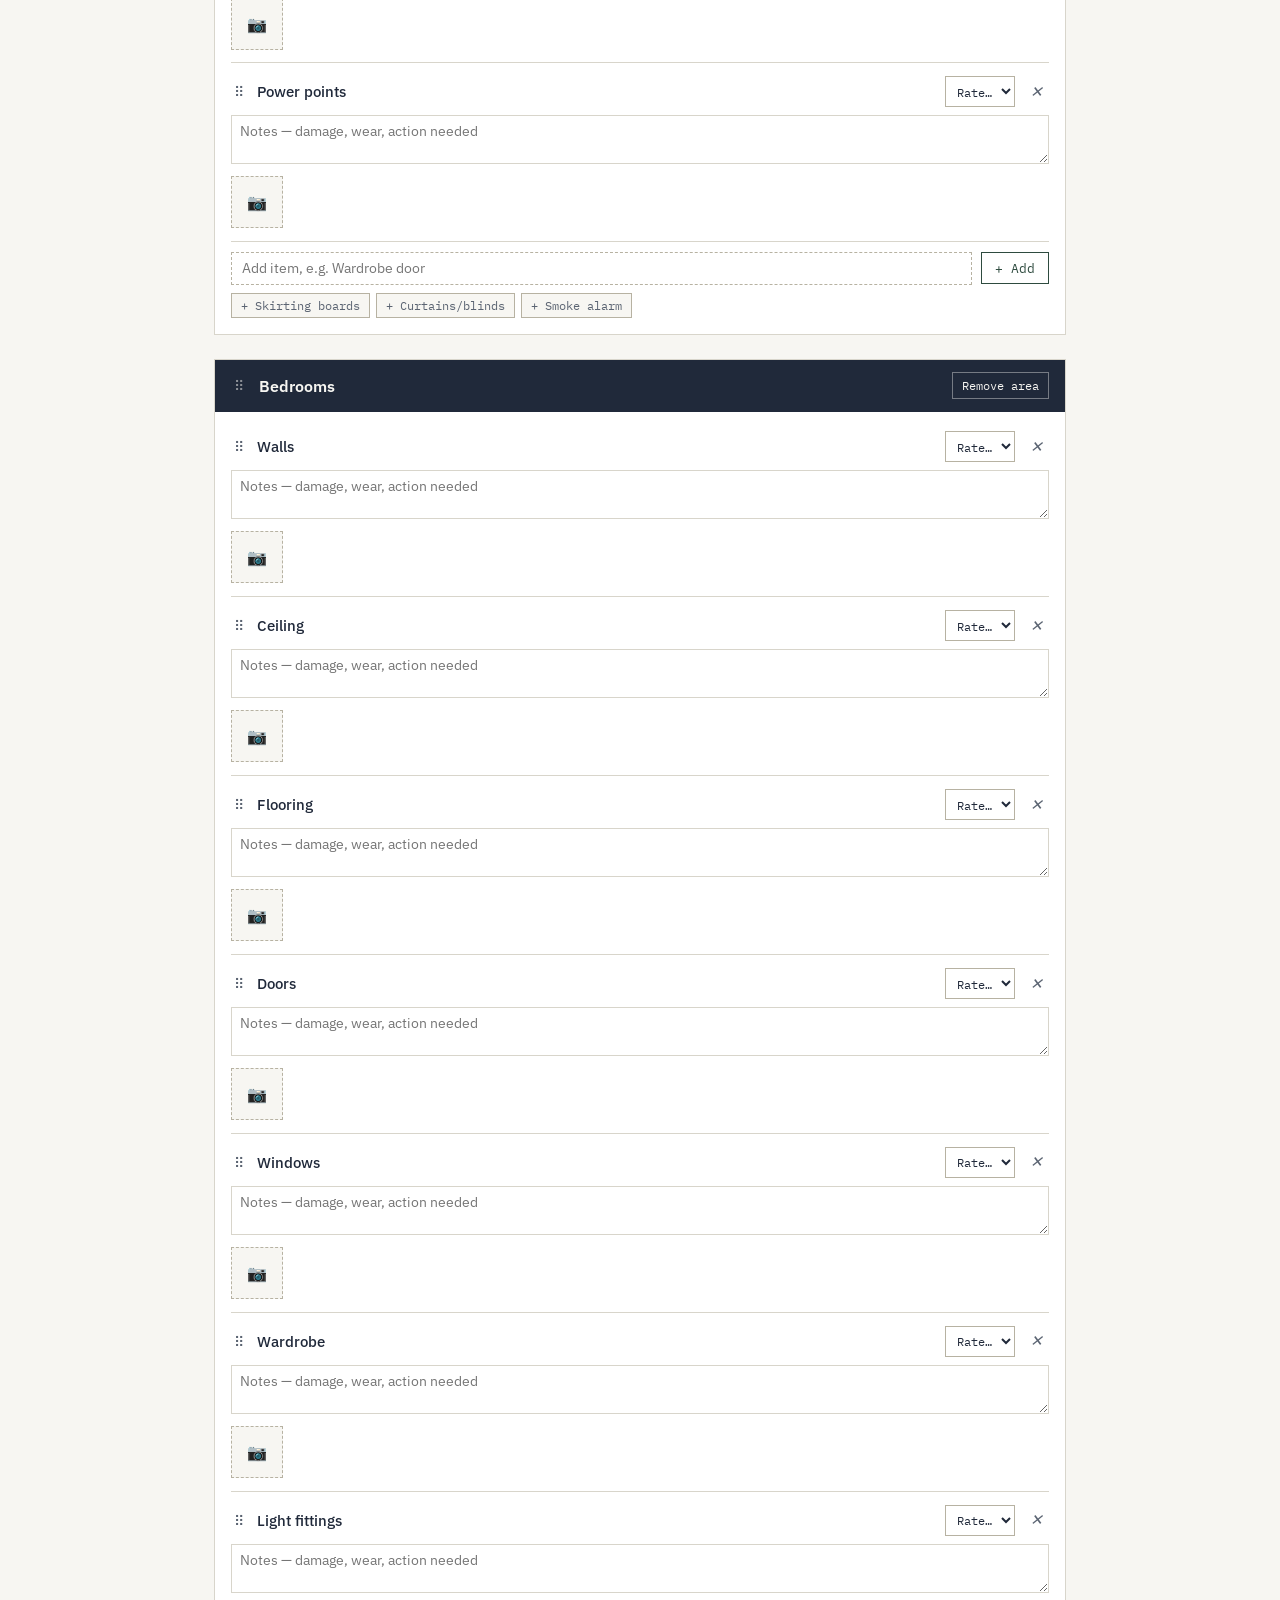
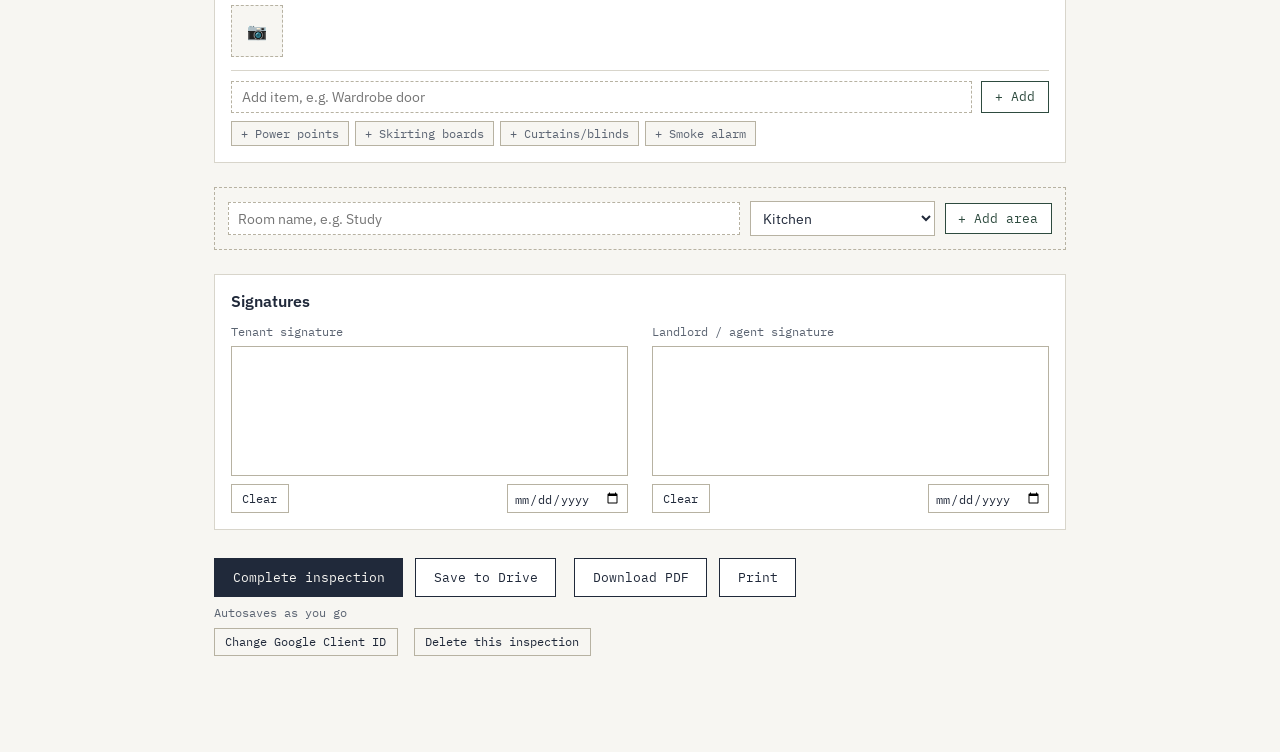
==== commit 3d2234dc: "Add files via upload" ====
--- a/index.html
+++ b/index.html
@@ -1350,7 +1350,10 @@
   ]);
   const res = await fetch(url, {
     method,
-    headers: { 'Authorization': 'Bearer ' + driveAccessToken },
+    headers: {
+      'Authorization': 'Bearer ' + driveAccessToken,
+      'Content-Type': `multipart/related; boundary=${boundary}`
+    },
     body
   });
   if(!res.ok){
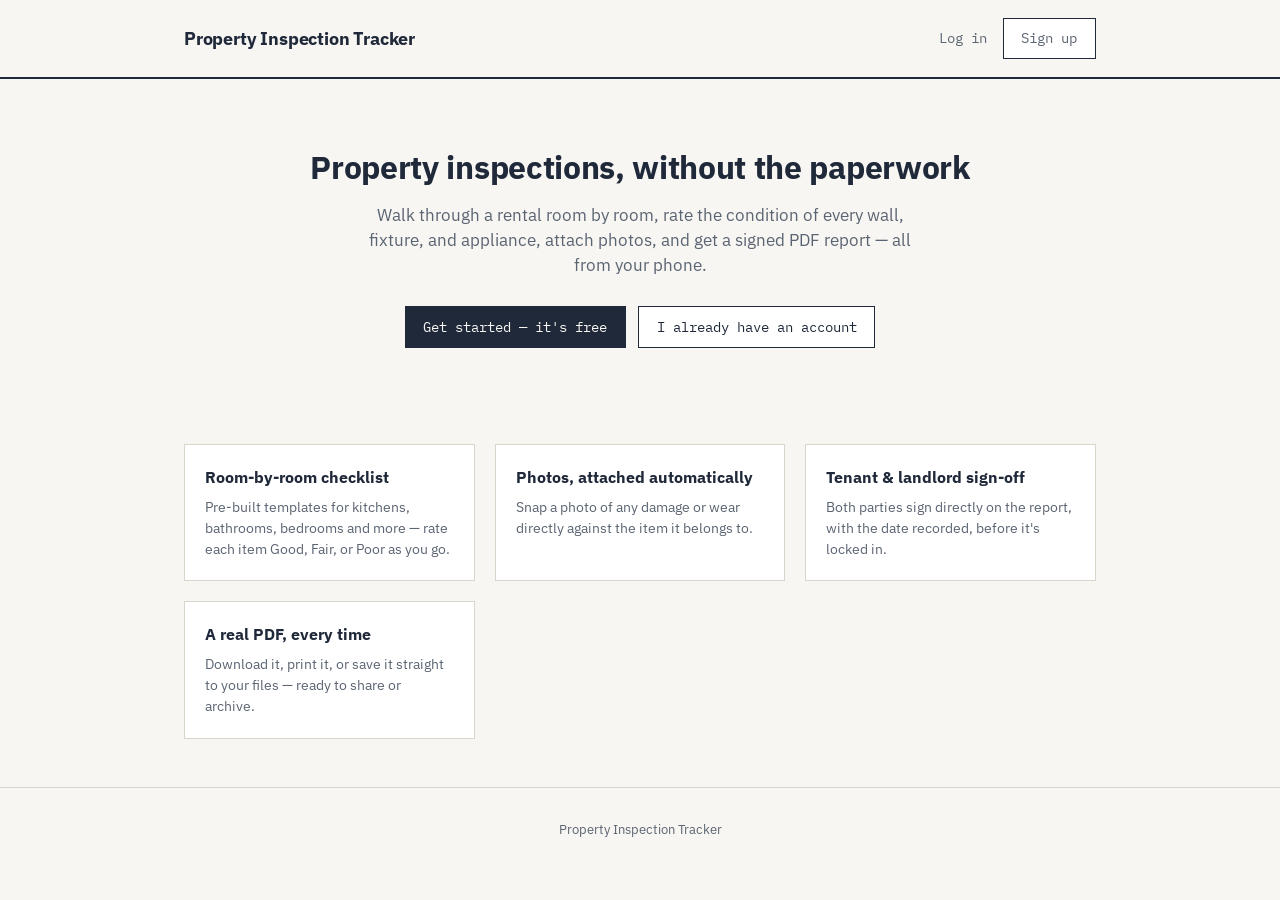
==== commit 8f2a5e4a: "Rename home.html to index.html" ====
--- a/index.html
+++ b/index.html
@@ -2,1479 +2,66 @@
 <html lang="en">
 <head>
 <meta charset="UTF-8">
-<meta name="viewport" content="width=device-width, initial-scale=1.0, viewport-fit=cover">
-<meta name="apple-mobile-web-app-capable" content="yes">
-<meta name="apple-mobile-web-app-status-bar-style" content="default">
-<meta name="apple-mobile-web-app-title" content="Inspection">
-<meta name="mobile-web-app-capable" content="yes">
-<meta name="color-scheme" content="light">
-<link rel="apple-touch-icon" href="data:image/svg+xml,%3Csvg xmlns='http://www.w3.org/2000/svg' viewBox='0 0 120 120'%3E%3Crect width='120' height='120' fill='%2320293A'/%3E%3Crect x='30' y='18' width='60' height='84' fill='%23F7F6F2'/%3E%3Crect x='42' y='10' width='36' height='16' rx='2' fill='%232E4B3F'/%3E%3Cline x1='40' y1='40' x2='80' y2='40' stroke='%2320293A' stroke-width='4'/%3E%3Cline x1='40' y1='54' x2='80' y2='54' stroke='%2320293A' stroke-width='4'/%3E%3Cline x1='40' y1='68' x2='68' y2='68' stroke='%2320293A' stroke-width='4'/%3E%3Ccircle cx='40' cy='84' r='6' fill='%233E7A52'/%3E%3C/svg%3E">
+<meta name="viewport" content="width=device-width, initial-scale=1.0">
 <title>Property Inspection Tracker</title>
-<script src="https://accounts.google.com/gsi/client" async defer></script>
-<script src="https://cdnjs.cloudflare.com/ajax/libs/jspdf/2.5.1/jspdf.umd.min.js"></script>
-<!-- Google Client ID lives in its own file (config.js), never touched by app updates -->
-<script src="config.js"></script>
+<link rel="stylesheet" href="styles.css">
 <style>
-  @import url('https://fonts.googleapis.com/css2?family=IBM+Plex+Sans:wght@400;500;600&family=IBM+Plex+Mono:wght@400;500&display=swap');
-
-  :root{
-    --paper:#F7F6F2;
-    --ink:#20293A;
-    --ink-soft:#5B6472;
-    --line:#D8D5CB;
-    --line-strong:#B7B2A2;
-    --accent:#2E4B3F;
-    --good:#3E7A52;
-    --good-bg:#E7F1E9;
-    --fair:#B4791E;
-    --fair-bg:#FBF0DC;
-    --poor:#B4432B;
-    --poor-bg:#FAE6E1;
-    --na-bg:#EDECE7;
-  }
-  :root{ color-scheme: light; }
-  *{box-sizing:border-box;}
-  body{
-    margin:0;
-    background:var(--paper);
-    color:var(--ink);
-    font-family:'IBM Plex Sans',sans-serif;
-    padding:0 0 4rem;
-  }
-  .wrap{max-width:900px;margin:0 auto;padding:2rem 1.5rem;}
-
-  header{
-    border-bottom:2px solid var(--ink);
-    padding-bottom:1.25rem;
-    margin-bottom:1.5rem;
-  }
-  header h1{
-    font-size:1.6rem;
-    font-weight:600;
-    margin:0 0 .9rem;
-    letter-spacing:-0.01em;
-  }
-  .meta-grid{
-    display:grid;
-    grid-template-columns:repeat(auto-fit,minmax(180px,1fr));
-    gap:.75rem 1.25rem;
-  }
-  .meta-field label{
-    display:block;
-    font-size:.72rem;
-    color:var(--ink-soft);
-    margin-bottom:.25rem;
-    font-family:'IBM Plex Mono',monospace;
-  }
-  .meta-field input,
-  .meta-field select{
-    width:100%;
-    border:none;
-    border-bottom:1px solid var(--line-strong);
-    background:transparent;
-    font-family:'IBM Plex Sans',sans-serif;
-    font-size:.95rem;
-    padding:.3rem 0;
-    color:var(--ink);
-  }
-  .meta-field select{cursor:pointer;}
-  .meta-field input:focus,
-  .meta-field select:focus{outline:none;border-bottom-color:var(--accent);}
-
-  .summary-bar{
-    display:flex;
-    gap:1.5rem;
-    flex-wrap:wrap;
-    margin:1.25rem 0 1.75rem;
-    padding:.9rem 1.1rem;
-    background:#fff;
-    border:1px solid var(--line);
-  }
-  .summary-item{font-size:.85rem;color:var(--ink-soft);}
-  .summary-item b{color:var(--ink);font-weight:600;}
-  .summary-item.flag-fair b{color:var(--fair);}
-  .summary-item.flag-poor b{color:var(--poor);}
-
-  .area{
-    margin-bottom:1.5rem;
-    border:1px solid var(--line);
-    background:#fff;
-  }
-  .area-head{
-    display:flex;
-    align-items:center;
-    justify-content:space-between;
-    padding:.8rem 1rem;
-    background:var(--ink);
-    color:var(--paper);
-    gap:.6rem;
-  }
-  .area-head-left{display:flex;align-items:center;gap:.6rem;flex:1;min-width:0;}
-  .drag-handle{
-    cursor:grab;
-    color:rgba(247,246,242,.5);
-    font-family:'IBM Plex Mono',monospace;
-    font-size:.9rem;
-    user-select:none;
-    padding:.1rem .2rem;
-    flex-shrink:0;
-  }
-  .drag-handle:active{cursor:grabbing;}
-  .item-card .drag-handle{
-    color:var(--ink-soft);
-    align-self:center;
-  }
-  .area.drag-over{
-    outline:2px dashed var(--accent);
-    outline-offset:-2px;
-  }
-  .area.dragging{opacity:.4;}
-  .area-head input{
-    background:transparent;
-    border:none;
-    color:var(--paper);
-    font-size:1.02rem;
-    font-weight:600;
-    font-family:'IBM Plex Sans',sans-serif;
-    width:60%;
-  }
-  .area-head input:focus{outline:none;border-bottom:1px solid var(--paper);}
-  .area-head .area-actions{display:flex;gap:.6rem;align-items:center;}
-  .area-head button{
-    background:none;border:1px solid rgba(247,246,242,.4);color:var(--paper);
-    font-size:.72rem;padding:.3rem .55rem;cursor:pointer;font-family:'IBM Plex Mono',monospace;
-  }
-  .area-head button:hover{background:rgba(247,246,242,.12);}
-
-  .items{padding:.4rem 1rem 1rem;}
-  .item-card{
-    padding:.8rem 0;
-    border-bottom:1px solid var(--line);
-  }
-  .item-card:last-child{border-bottom:none;}
-  .item-card.dragging{opacity:.4;}
-  .item-card.drag-over{border-top:2px solid var(--accent);}
-  .item-top{
-    display:flex;
-    align-items:center;
-    gap:.6rem;
-    margin-bottom:.5rem;
-  }
-  .item-top .drag-handle{flex-shrink:0;}
-  .item-top input.item-name{
-    flex:1;
-    min-width:0;
-    border:none;background:transparent;font-size:.92rem;font-weight:500;
-    padding:.35rem 0;font-family:'IBM Plex Sans',sans-serif;color:var(--ink);
-  }
-  .item-top input.item-name:focus{outline:none;}
-  .item-top select{
-    font-family:'IBM Plex Mono',monospace;
-    font-size:.78rem;
-    padding:.35rem .4rem;
-    border:1px solid var(--line-strong);
-    background:#fff;
-    color:var(--ink);
-    cursor:pointer;
-    flex-shrink:0;
-  }
-  .item-top select.cond-good{background:var(--good-bg);color:var(--good);border-color:var(--good);}
-  .item-top select.cond-fair{background:var(--fair-bg);color:var(--fair);border-color:var(--fair);}
-  .item-top select.cond-poor{background:var(--poor-bg);color:var(--poor);border-color:var(--poor);}
-  .item-top select.cond-na{background:var(--na-bg);color:var(--ink-soft);}
-  .item-top .del-item{
-    background:none;border:none;color:var(--ink-soft);cursor:pointer;
-    font-size:.95rem;padding:.35rem;flex-shrink:0;
-  }
-  .item-top .del-item:hover{color:var(--poor);}
-  .item-card textarea{
-    width:100%;
-    resize:vertical;
-    min-height:2.1rem;
-    font-family:'IBM Plex Sans',sans-serif;
-    font-size:.85rem;
-    border:1px solid var(--line);
-    padding:.35rem .5rem;
-    color:var(--ink);
-    margin-bottom:.5rem;
-  }
-  .item-card textarea:focus{outline:none;border-color:var(--accent);}
-
-  .item-photos{display:flex;flex-wrap:wrap;gap:.5rem;align-items:center;}
-  .photo-thumb{
-    width:52px;height:52px;
-    border:1px solid var(--line-strong);
-    background-size:cover;background-position:center;
-    cursor:pointer;padding:0;
-    -webkit-print-color-adjust:exact;print-color-adjust:exact;
-  }
-  .add-photo-btn{
-    width:52px;height:52px;
-    display:flex;align-items:center;justify-content:center;
-    border:1px dashed var(--line-strong);
-    font-size:1rem;
-    cursor:pointer;
-    color:var(--ink-soft);
-    background:var(--paper);
-  }
-  .add-photo-btn:hover{border-color:var(--accent);color:var(--accent);}
-  .add-photo-btn input{display:none;}
-
-  .add-item-row{
-    display:flex;gap:.6rem;align-items:center;padding-top:.6rem;flex-wrap:wrap;
-  }
-  .add-item-row input{
-    flex:1;min-width:140px;
-    border:1px dashed var(--line-strong);
-    padding:.4rem .6rem;
-    font-size:.85rem;
-    font-family:'IBM Plex Sans',sans-serif;
-  }
-  .add-item-row input:focus{outline:none;border-color:var(--accent);}
-  .add-item-row select{
-    border:1px solid var(--line-strong);
-    background:#fff;
-    padding:.4rem .5rem;
-    font-size:.85rem;
-    font-family:'IBM Plex Sans',sans-serif;
-    color:var(--ink);
-    min-width:170px;
-  }
-  .add-item-row select:focus{outline:none;border-color:var(--accent);}
-  .add-item-row button.add-btn{
-    border:1px solid var(--accent);color:var(--accent);background:#fff;
-    padding:.4rem .8rem;font-size:.8rem;cursor:pointer;font-family:'IBM Plex Mono',monospace;
-  }
-  .add-item-row button.add-btn:hover{background:var(--accent);color:#fff;}
-
-  .quick-chips{display:flex;flex-wrap:wrap;gap:.4rem;margin-top:.5rem;}
-  .chip{
-    font-size:.74rem;
-    font-family:'IBM Plex Mono',monospace;
-    border:1px solid var(--line-strong);
-    background:var(--paper);
-    padding:.25rem .55rem;
-    cursor:pointer;
-    color:var(--ink-soft);
-  }
-  .chip:hover{border-color:var(--accent);color:var(--accent);}
-
-  .bottom-actions{
-    display:flex;gap:.75rem;flex-wrap:wrap;margin-top:1.75rem;
-  }
-  .bottom-actions button{
-    font-family:'IBM Plex Mono',monospace;
-    font-size:.82rem;
-    padding:.6rem 1.1rem;
-    cursor:pointer;
-    border:1px solid var(--ink);
-    background:#fff;
-    color:var(--ink);
-  }
-  .bottom-actions button.primary{background:var(--ink);color:var(--paper);}
-  .bottom-actions button:hover{opacity:.85;}
-  .signin-icon{
-    font-weight:700;font-size:1rem;margin-left:-.4rem;
-    display:inline-flex;align-items:center;
-  }
-  .signin-icon.ok{color:var(--good);}
-  .signin-icon.fail{color:var(--poor);}
-
-  .save-status{
-    font-size:.72rem;color:var(--ink-soft);font-family:'IBM Plex Mono',monospace;
-    margin-top:.5rem;
-  }
-
-  @media (max-width:640px){
-    .item-top{flex-wrap:wrap;}
-    .item-top input.item-name{flex-basis:100%;order:1;}
-  }
-
-  @media print{
-    body{background:#fff;}
-    .add-item-row,.area-head button,.bottom-actions,.save-status,.add-photo-btn,.header-actions,.modal-overlay{display:none !important;}
-    .area{break-inside:avoid;}
-    .area-head{background:#eee !important;color:#000 !important;-webkit-print-color-adjust:exact;print-color-adjust:exact;}
-    .area-head input{color:#000 !important;}
-    .photo-thumb{-webkit-print-color-adjust:exact;print-color-adjust:exact;}
-  }
-
-  .header-top{display:flex;align-items:center;justify-content:space-between;gap:.75rem;flex-wrap:wrap;margin-bottom:.5rem;}
-  .header-actions{display:flex;gap:.6rem;}
-  .linklike{
-    background:none;border:1px solid var(--line-strong);color:var(--ink);
-    font-family:'IBM Plex Mono',monospace;font-size:.75rem;
-    padding:.35rem .65rem;cursor:pointer;
-  }
-  .linklike:hover{border-color:var(--accent);color:var(--accent);}
-
-  .modal-overlay{
-    position:fixed;inset:0;background:rgba(32,41,58,.55);
-    display:flex;align-items:center;justify-content:center;
-    padding:1.25rem;z-index:100;
-  }
-  .modal-overlay[hidden]{display:none;}
-  .modal{
-    background:#fff;max-width:520px;width:100%;max-height:80vh;
-    overflow-y:auto;border:1px solid var(--line);
-  }
-  .modal-head{
-    display:flex;align-items:center;justify-content:space-between;
-    padding:.9rem 1rem;background:var(--ink);color:var(--paper);
-    font-weight:600;position:sticky;top:0;
-  }
-  .modal-head button{background:none;border:none;color:var(--paper);font-size:1.1rem;cursor:pointer;}
-  #drafts-list{padding:.5rem;}
-  .empty-note{padding:1rem;color:var(--ink-soft);font-size:.88rem;}
-  .draft-row{
-    display:flex;align-items:center;justify-content:space-between;gap:.75rem;
-    padding:.75rem;border-bottom:1px solid var(--line);
-  }
-  .draft-row:last-child{border-bottom:none;}
-  .draft-row.draft-current{background:var(--good-bg);}
-  .draft-title{font-weight:600;font-size:.9rem;}
-  .draft-meta{font-size:.72rem;color:var(--ink-soft);font-family:'IBM Plex Mono',monospace;margin-top:.15rem;}
-  .draft-actions{display:flex;gap:.4rem;flex-shrink:0;}
-  .draft-actions button{
-    font-family:'IBM Plex Mono',monospace;font-size:.72rem;
-    padding:.35rem .6rem;border:1px solid var(--line-strong);background:#fff;cursor:pointer;
-  }
-  .draft-resume:hover{border-color:var(--accent);color:var(--accent);}
-  .draft-delete:hover{border-color:var(--poor);color:var(--poor);}
-
-  .lightbox-inner{max-width:90vw;max-height:85vh;display:flex;flex-direction:column;gap:.75rem;align-items:center;}
-  .lightbox-inner img{max-width:90vw;max-height:70vh;object-fit:contain;background:#000;}
-  .lightbox-actions{display:flex;gap:.6rem;}
-  .lightbox-actions button{
-    font-family:'IBM Plex Mono',monospace;font-size:.8rem;padding:.5rem 1rem;cursor:pointer;
-    border:1px solid #fff;background:transparent;color:#fff;
-  }
-
-  .status-banner{
-    margin-bottom:1rem;padding:.7rem 1rem;
-    font-family:'IBM Plex Mono',monospace;font-size:.82rem;
-    display:flex;align-items:center;justify-content:space-between;gap:.75rem;flex-wrap:wrap;
-  }
-  .status-banner.completed{background:var(--good-bg);color:var(--good);border:1px solid var(--good);}
-  .status-banner button{
-    font-family:'IBM Plex Mono',monospace;font-size:.75rem;
-    border:1px solid currentColor;background:transparent;color:inherit;
-    padding:.3rem .6rem;cursor:pointer;
-  }
-
-  .status-badge{
-    display:inline-block;font-family:'IBM Plex Mono',monospace;font-size:.65rem;
-    padding:.1rem .4rem;margin-left:.5rem;border:1px solid currentColor;vertical-align:middle;
-  }
-  .status-badge.draft{color:var(--fair);}
-  .status-badge.completed{color:var(--good);}
-  .drafts-show-all{
-    display:block;width:100%;text-align:center;padding:.7rem;
-    font-family:'IBM Plex Mono',monospace;font-size:.78rem;
-    border:none;border-top:1px solid var(--line);background:#fff;color:var(--accent);cursor:pointer;
-  }
-
-  .signatures-panel{border:1px solid var(--line);background:#fff;padding:1rem;margin-bottom:1.5rem;}
-  .signatures-head{font-weight:600;font-size:1rem;margin-bottom:.85rem;}
-  .signature-cols{display:flex;gap:1.5rem;flex-wrap:wrap;}
-  .signature-col{flex:1;min-width:220px;}
-  .signature-col label{
-    display:block;font-size:.75rem;color:var(--ink-soft);margin-bottom:.4rem;
-    font-family:'IBM Plex Mono',monospace;
-  }
-  .sig-canvas{
-    width:100%;height:130px;border:1px solid var(--line-strong);background:#fff;
-    touch-action:none;display:block;
-  }
-  .sig-canvas.locked{opacity:.75;}
-  .sig-controls{display:flex;justify-content:space-between;align-items:center;margin-top:.5rem;gap:.5rem;}
-  .sig-controls input[type=date]{
-    font-family:'IBM Plex Mono',monospace;font-size:.78rem;
-    border:1px solid var(--line-strong);padding:.3rem .4rem;background:#fff;color:var(--ink);
-  }
-
-  @media print{
-    .sig-controls button{display:none !important;}
-  }
+  .hero{padding:4rem 0 3rem;text-align:center;}
+  .hero h1{font-size:2rem;font-weight:700;letter-spacing:-0.01em;margin:0 0 .75rem;}
+  .hero p{color:var(--ink-soft);font-size:1.05rem;max-width:34rem;margin:0 auto 1.75rem;}
+  .hero .row{justify-content:center;}
+  .features{display:grid;grid-template-columns:repeat(auto-fit,minmax(220px,1fr));gap:1.25rem;margin:3rem 0;}
+  .feature{border:1px solid var(--line);background:#fff;padding:1.25rem;}
+  .feature h3{margin:0 0 .5rem;font-size:1rem;}
+  .feature p{margin:0;color:var(--ink-soft);font-size:.88rem;}
+  footer{border-top:1px solid var(--line);padding:2rem 0;margin-top:3rem;color:var(--ink-soft);font-size:.8rem;text-align:center;}
 </style>
 </head>
 <body>
+
+<div class="topnav">
+  <div class="wrap">
+    <a class="brand" href="home.html">Property Inspection Tracker</a>
+    <nav>
+      <a href="auth.html?mode=login">Log in</a>
+      <a class="btn" href="auth.html?mode=signup">Sign up</a>
+    </nav>
+  </div>
+</div>
+
 <div class="wrap">
-
-  <header>
-    <div class="header-top">
-      <h1>Property inspection</h1>
-      <div class="header-actions">
-        <button class="linklike" id="drafts-btn">My inspections</button>
-        <button class="linklike" id="new-btn">+ New</button>
-      </div>
-    </div>
-    <div class="meta-grid">
-      <div class="meta-field"><label>Property address</label><input id="f-address" placeholder="12 Example St, Auckland"></div>
-      <div class="meta-field"><label>Inspection date</label><input id="f-date" type="date"></div>
-      <div class="meta-field"><label>Inspector</label><input id="f-inspector" placeholder="Name"></div>
-      <div class="meta-field"><label>Inspection type</label>
-        <select id="f-type">
-          <option value="">Select…</option>
-          <option value="Routine">Routine</option>
-          <option value="Entry">Entry</option>
-          <option value="Exit">Exit</option>
-        </select>
-      </div>
-    </div>
-  </header>
-
-  <div class="status-banner" id="status-banner" hidden></div>
-
-  <div class="summary-bar" id="summary-bar"></div>
-
-  <div id="areas"></div>
-
-  <div class="add-item-row" id="new-area-row" style="border:1px dashed var(--line-strong);padding:.8rem;margin-bottom:1.5rem;">
-    <input id="new-area-name" placeholder="Room name, e.g. Study">
-    <select id="new-area-template"></select>
-    <button class="add-btn" id="add-area-btn">+ Add area</button>
-  </div>
-
-  <div class="signatures-panel" id="signatures-panel">
-    <div class="signatures-head">Signatures</div>
-    <div class="signature-cols">
-      <div class="signature-col">
-        <label>Tenant signature</label>
-        <canvas id="tenant-sig-canvas" class="sig-canvas"></canvas>
-        <div class="sig-controls">
-          <button class="linklike" id="tenant-sig-clear">Clear</button>
-          <input type="date" id="tenant-sig-date">
-        </div>
-      </div>
-      <div class="signature-col">
-        <label>Landlord / agent signature</label>
-        <canvas id="landlord-sig-canvas" class="sig-canvas"></canvas>
-        <div class="sig-controls">
-          <button class="linklike" id="landlord-sig-clear">Clear</button>
-          <input type="date" id="landlord-sig-date">
-        </div>
-      </div>
+  <div class="hero">
+    <h1>Property inspections, without the paperwork</h1>
+    <p>Walk through a rental room by room, rate the condition of every wall, fixture, and appliance, attach photos, and get a signed PDF report — all from your phone.</p>
+    <div class="row">
+      <a class="btn btn-primary" href="auth.html?mode=signup">Get started — it's free</a>
+      <a class="btn" href="auth.html?mode=login">I already have an account</a>
     </div>
   </div>
 
-  <div class="add-item-row" id="client-id-row" style="border:1px dashed var(--line-strong);padding:.8rem;margin-bottom:1rem;">
-    <input id="client-id-input" placeholder="Paste your Google Client ID (ends in .apps.googleusercontent.com)">
-    <button class="add-btn" id="client-id-save">Save</button>
-  </div>
-
-  <div class="bottom-actions">
-    <button class="primary" id="complete-btn">Complete inspection</button>
-    <button id="reopen-btn" style="display:none;">Reopen for editing</button>
-    <button id="drive-save-btn">Save to Drive</button><span id="drive-signin-icon" class="signin-icon"></span>
-    <button id="export-btn">Download PDF</button>
-    <button id="print-btn">Print</button>
-  </div>
-  <div class="save-status" id="save-status">Autosaves as you go</div>
-  <div class="save-status" id="drive-status"></div>
-  <div class="save-status" style="display:flex;gap:1rem;flex-wrap:wrap;">
-    <button class="linklike" id="client-id-change" style="display:none;">Change Google Client ID</button>
-    <button class="linklike" id="reset-btn">Delete this inspection</button>
-  </div>
-
-</div>
-
-<div class="modal-overlay" id="drafts-modal" hidden>
-  <div class="modal">
-    <div class="modal-head"><span>My inspections</span><button id="drafts-close">✕</button></div>
-    <div id="drafts-list"></div>
-  </div>
-</div>
-
-<div class="modal-overlay" id="lightbox" hidden>
-  <div class="lightbox-inner">
-    <img id="lightbox-img" src="" alt="Item photo">
-    <div class="lightbox-actions">
-      <button id="lightbox-delete">Delete photo</button>
-      <button id="lightbox-close">Close</button>
+  <div class="features">
+    <div class="feature">
+      <h3>Room-by-room checklist</h3>
+      <p>Pre-built templates for kitchens, bathrooms, bedrooms and more — rate each item Good, Fair, or Poor as you go.</p>
+    </div>
+    <div class="feature">
+      <h3>Photos, attached automatically</h3>
+      <p>Snap a photo of any damage or wear directly against the item it belongs to.</p>
+    </div>
+    <div class="feature">
+      <h3>Tenant &amp; landlord sign-off</h3>
+      <p>Both parties sign directly on the report, with the date recorded, before it's locked in.</p>
+    </div>
+    <div class="feature">
+      <h3>A real PDF, every time</h3>
+      <p>Download it, print it, or save it straight to your files — ready to share or archive.</p>
     </div>
   </div>
 </div>
 
-<script>
-const STORAGE_KEY = 'inspection:current';
-const CONDITIONS = ['Good','Fair','Poor','N/A'];
-const INDEX_KEY = 'inspection:index';
-const CURRENT_KEY = 'inspection:currentId';
-function draftKey(id){ return 'inspection:draft:' + id; }
+<footer>
+  <div class="wrap">Property Inspection Tracker</div>
+</footer>
 
-// ── Google Drive integration ──
-// To enable "Save to Drive": in Google Cloud Console, create an OAuth Client ID
-// (Application type: Web application; Authorized JavaScript origin = this page's
-// https:// URL), then paste the Client ID below and re-upload this file.
-// Stored in the browser's local storage (key: inspection:googleClientId), not in this
-// file, so re-uploading an updated version of this file never wipes it out.
-const CLIENT_ID_KEY = 'inspection:googleClientId';
-let GOOGLE_CLIENT_ID = localStorage.getItem(CLIENT_ID_KEY) || window.GOOGLE_CLIENT_ID_DEFAULT || '';
-const DRIVE_SCOPE = 'https://www.googleapis.com/auth/drive.file https://www.googleapis.com/auth/userinfo.email';
-let driveTokenClient = null;
-let driveAccessToken = null;
-
-// Standalone storage adapter — uses the browser's local storage directly,
-// so this works fully offline once added to the Home Screen (no Claude needed).
-const localDB = {
-  async get(key){
-    const v = localStorage.getItem(key);
-    return v === null ? null : { key, value: v };
-  },
-  async set(key, value){
-    localStorage.setItem(key, value);
-    return { key, value };
-  }
-};
-
-const DEFAULT_AREAS = [
-  { name:'Kitchen', items:['Walls','Ceiling','Flooring','Rangehood','Gas cooktop / oven','Cabinetry','Sink & taps','Windows'] },
-  { name:'Bathroom', items:['Walls','Ceiling','Flooring','Vanity','Mirror','Shower/bath','Toilet','Taps & plumbing','Extractor fan'] },
-  { name:'Living areas', items:['Walls','Ceiling','Flooring','Doors','Windows','Light fittings','Power points'] },
-  { name:'Bedrooms', items:['Walls','Ceiling','Flooring','Doors','Windows','Wardrobe','Light fittings'] },
-];
-
-const ROOM_TEMPLATES = {
-  'Kitchen': ['Walls','Ceiling','Flooring','Rangehood','Gas cooktop / oven','Cabinetry','Sink & taps','Windows','Light fittings','Power points'],
-  'Bathroom': ['Walls','Ceiling','Flooring','Vanity','Mirror','Shower/bath','Toilet','Taps & plumbing','Extractor fan','Light fittings'],
-  'Bedroom': ['Walls','Ceiling','Flooring','Doors','Windows','Wardrobe','Light fittings','Power points','Curtains/blinds'],
-  'Living area': ['Walls','Ceiling','Flooring','Doors','Windows','Light fittings','Power points','Curtains/blinds'],
-  'Laundry': ['Walls','Ceiling','Flooring','Sink & taps','Cabinetry','Windows','Light fittings','Power points','Extractor fan'],
-  'Garage': ['Walls','Ceiling','Flooring','Garage door','Windows','Light fittings','Power points'],
-  'Outdoor / exterior': ['Exterior walls','Roof','Guttering','Fencing','Decking/paving','Garden beds','Letterbox','Outdoor lighting'],
-  'Hallway / entry': ['Walls','Ceiling','Flooring','Front door','Light fittings','Power points'],
-  'Blank (no preset items)': []
-};
-
-const COMMON_ITEMS = ['Walls','Ceiling','Flooring','Doors','Windows','Light fittings','Power points','Skirting boards','Curtains/blinds','Smoke alarm'];
-
-let state = null;
-let saveTimer = null;
-
-function uid(){ return Math.random().toString(36).slice(2,9); }
-
-function freshState(id){
-  return {
-    id,
-    driveFileId: null,
-    status: 'draft', completedAt: null,
-    tenantSignature: null, tenantSignedDate: '',
-    landlordSignature: null, landlordSignedDate: '',
-    address:'', date:'', inspector:'', type:'',
-    areas: DEFAULT_AREAS.map(a => ({
-      id: uid(),
-      name: a.name,
-      items: a.items.map(name => ({ id: uid(), name, condition:'', notes:'', photos:[] }))
-    }))
-  };
-}
-
-async function getIndex(){
-  try{
-    const r = await localDB.get(INDEX_KEY);
-    return r && r.value ? JSON.parse(r.value) : [];
-  }catch(e){ return []; }
-}
-async function setIndex(idx){
-  await localDB.set(INDEX_KEY, JSON.stringify(idx));
-}
-async function upsertIndexEntry(){
-  const idx = await getIndex();
-  const i = idx.findIndex(d=>d.id===state.id);
-  const entry = { id: state.id, address: state.address, date: state.date, type: state.type, status: state.status, completedAt: state.completedAt, updatedAt: Date.now() };
-  if(i>=0) idx[i] = entry; else idx.push(entry);
-  await setIndex(idx);
-}
-
-async function startFreshDraft(){
-  state = freshState(uid());
-  await localDB.set(CURRENT_KEY, state.id);
-  await localDB.set(draftKey(state.id), JSON.stringify(state));
-  await upsertIndexEntry();
-}
-
-async function load(){
-  try{
-    const curRes = await localDB.get(CURRENT_KEY);
-    const currentId = curRes ? curRes.value : null;
-    if(currentId){
-      const draftRes = await localDB.get(draftKey(currentId));
-      if(draftRes && draftRes.value){ state = JSON.parse(draftRes.value); if(state.driveFileId === undefined) state.driveFileId = null; if(!state.status) state.status = 'draft'; if(state.completedAt === undefined) state.completedAt = null; if(state.tenantSignature === undefined) state.tenantSignature = null; if(state.tenantSignedDate === undefined) state.tenantSignedDate = ''; if(state.landlordSignature === undefined) state.landlordSignature = null; if(state.landlordSignedDate === undefined) state.landlordSignedDate = ''; }
-    }
-    if(!state) await startFreshDraft();
-  }catch(e){
-    await startFreshDraft();
-  }
-  render();
-}
-
-function scheduleSave(){
-  document.getElementById('save-status').textContent = 'Saving…';
-  clearTimeout(saveTimer);
-  saveTimer = setTimeout(async ()=>{
-    try{
-      await localDB.set(draftKey(state.id), JSON.stringify(state));
-      await upsertIndexEntry();
-      document.getElementById('save-status').textContent = 'Saved ' + new Date().toLocaleTimeString();
-    }catch(e){
-      document.getElementById('save-status').textContent = 'Could not save — your changes stay in this session';
-    }
-  }, 500);
-}
-
-function condClass(c){
-  if(c==='Good') return 'cond-good';
-  if(c==='Fair') return 'cond-fair';
-  if(c==='Poor') return 'cond-poor';
-  if(c==='N/A') return 'cond-na';
-  return '';
-}
-
-function renderSummary(){
-  let total=0, good=0, fair=0, poor=0, unrated=0;
-  state.areas.forEach(a=>a.items.forEach(it=>{
-    total++;
-    if(it.condition==='Good') good++;
-    else if(it.condition==='Fair') fair++;
-    else if(it.condition==='Poor') poor++;
-    else if(it.condition==='') unrated++;
-  }));
-  const bar = document.getElementById('summary-bar');
-  bar.innerHTML = `
-    <div class="summary-item"><b>${total}</b> items tracked</div>
-    <div class="summary-item"><b>${good}</b> good</div>
-    <div class="summary-item flag-fair"><b>${fair}</b> fair</div>
-    <div class="summary-item flag-poor"><b>${poor}</b> poor</div>
-    <div class="summary-item"><b>${unrated}</b> not yet rated</div>
-  `;
-}
-
-function render(){
-  const locked = state.status === 'completed';
-
-  document.getElementById('f-address').value = state.address;
-  document.getElementById('f-date').value = state.date;
-  document.getElementById('f-inspector').value = state.inspector;
-  document.getElementById('f-type').value = state.type;
-  ['f-address','f-date','f-inspector','f-type'].forEach(id=>{
-    document.getElementById(id).disabled = locked;
-  });
-
-  document.getElementById('new-area-row').style.display = locked ? 'none' : '';
-  document.getElementById('complete-btn').style.display = locked ? 'none' : '';
-  document.getElementById('reopen-btn').style.display = locked ? '' : 'none';
-
-  const banner = document.getElementById('status-banner');
-  if(locked){
-    banner.hidden = false;
-    banner.className = 'status-banner completed';
-    banner.innerHTML = `<span>✓ Completed${state.completedAt ? ' — ' + new Date(state.completedAt).toLocaleString() : ''}. This inspection is locked from further edits.</span>`;
-  }else{
-    banner.hidden = true;
-    banner.innerHTML = '';
-  }
-
-  const areasEl = document.getElementById('areas');
-  areasEl.innerHTML = '';
-
-  state.areas.forEach(area=>{
-    const areaDiv = document.createElement('div');
-    areaDiv.className = 'area';
-
-    areaDiv.dataset.areaId = area.id;
-
-    const head = document.createElement('div');
-    head.className = 'area-head';
-    head.innerHTML = `
-      <div class="area-head-left">
-        <span class="drag-handle" ${locked ? '' : 'draggable="true"'} title="Drag to reorder" style="${locked ? 'opacity:.3;cursor:default;' : ''}">⠿</span>
-        <input class="area-name-input" value="${escapeAttr(area.name)}" ${locked ? 'disabled' : ''}>
-      </div>
-      <div class="area-actions">
-        ${locked ? '' : '<button class="del-area-btn" title="Remove this area">Remove area</button>'}
-      </div>
-    `;
-    head.querySelector('.area-name-input').addEventListener('input', e=>{
-      area.name = e.target.value; scheduleSave();
-    });
-    const delAreaBtn = head.querySelector('.del-area-btn');
-    if(delAreaBtn) delAreaBtn.addEventListener('click', ()=>{
-      if(confirm(`Remove "${area.name}" and all its items?`)){
-        state.areas = state.areas.filter(a=>a.id!==area.id);
-        scheduleSave(); render();
-      }
-    });
-    areaDiv.appendChild(head);
-
-    const itemsDiv = document.createElement('div');
-    itemsDiv.className = 'items';
-
-    area.items.forEach(item=>{
-      if(!item.photos) item.photos = [];
-      const row = document.createElement('div');
-      row.className = 'item-card';
-      row.dataset.itemId = item.id;
-      row.innerHTML = `
-        <div class="item-top">
-          <span class="drag-handle" ${locked ? '' : 'draggable="true"'} title="Drag to reorder" style="${locked ? 'opacity:.3;cursor:default;' : ''}">⠿</span>
-          <input class="item-name" value="${escapeAttr(item.name)}" placeholder="Item name" ${locked ? 'disabled' : ''}>
-          <select class="${condClass(item.condition)}" ${locked ? 'disabled' : ''}>
-            <option value=""${item.condition===''?' selected':''}>Rate…</option>
-            ${CONDITIONS.map(c=>`<option value="${c}"${item.condition===c?' selected':''}>${c}</option>`).join('')}
-          </select>
-          ${locked ? '' : '<button class="del-item" title="Remove item"><i>✕</i></button>'}
-        </div>
-        <textarea placeholder="Notes — damage, wear, action needed" ${locked ? 'disabled' : ''}>${escapeHtml(item.notes)}</textarea>
-        <div class="item-photos">
-          ${item.photos.map((src,idx)=>`<button type="button" class="photo-thumb" data-idx="${idx}" style="background-image:url('${src}')" title="View photo"></button>`).join('')}
-          ${locked ? '' : `<label class="add-photo-btn" title="Add a photo">📷<input type="file" accept="image/*" capture="environment" class="photo-input"></label>`}
-        </div>
-      `;
-      row.querySelector('.item-name').addEventListener('input', e=>{
-        item.name = e.target.value; scheduleSave();
-      });
-      const sel = row.querySelector('select');
-      sel.addEventListener('change', e=>{
-        item.condition = e.target.value;
-        sel.className = condClass(item.condition);
-        scheduleSave(); renderSummary();
-      });
-      row.querySelector('textarea').addEventListener('input', e=>{
-        item.notes = e.target.value; scheduleSave();
-      });
-      const delItemBtn = row.querySelector('.del-item');
-      if(delItemBtn) delItemBtn.addEventListener('click', ()=>{
-        area.items = area.items.filter(i=>i.id!==item.id);
-        scheduleSave(); render();
-      });
-      row.querySelectorAll('.photo-thumb').forEach(btn=>{
-        btn.addEventListener('click', ()=>{
-          openLightbox(item, parseInt(btn.dataset.idx,10));
-        });
-      });
-      const photoInput = row.querySelector('.photo-input');
-      if(photoInput) photoInput.addEventListener('change', async e=>{
-        const file = e.target.files[0];
-        if(!file) return;
-        try{
-          const dataUrl = await compressImage(file);
-          item.photos.push(dataUrl);
-          scheduleSave(); render();
-        }catch(err){
-          alert('Could not process that photo. Please try again.');
-        }
-      });
-      itemsDiv.appendChild(row);
-    });
-
-    if(!locked){
-      const addRow = document.createElement('div');
-      addRow.className = 'add-item-row';
-      addRow.innerHTML = `<input placeholder="Add item, e.g. Wardrobe door"><button class="add-btn">+ Add</button>`;
-      const addInput = addRow.querySelector('input');
-      const addBtn = addRow.querySelector('.add-btn');
-      const doAdd = (nameOverride)=>{
-        const v = (nameOverride !== undefined ? nameOverride : addInput.value).trim();
-        if(!v) return;
-        area.items.push({ id: uid(), name: v, condition:'', notes:'', photos:[] });
-        addInput.value='';
-        scheduleSave(); render();
-      };
-      addBtn.addEventListener('click', ()=>doAdd());
-      addInput.addEventListener('keydown', e=>{ if(e.key==='Enter'){ e.preventDefault(); doAdd(); } });
-      itemsDiv.appendChild(addRow);
-
-      const existingNames = new Set(area.items.map(i=>i.name.trim().toLowerCase()));
-      const suggestions = COMMON_ITEMS.filter(n=>!existingNames.has(n.toLowerCase())).slice(0,8);
-      if(suggestions.length){
-        const chipsDiv = document.createElement('div');
-        chipsDiv.className = 'quick-chips';
-        suggestions.forEach(name=>{
-          const chip = document.createElement('button');
-          chip.type = 'button';
-          chip.className = 'chip';
-          chip.textContent = '+ ' + name;
-          chip.addEventListener('click', ()=>doAdd(name));
-        chipsDiv.appendChild(chip);
-        });
-        itemsDiv.appendChild(chipsDiv);
-      }
-    }
-
-    areaDiv.appendChild(itemsDiv);
-    areasEl.appendChild(areaDiv);
-  });
-
-  renderSummary();
-  renderSignatures();
-}
-
-function escapeHtml(s){
-  return (s||'').replace(/&/g,'&amp;').replace(/</g,'&lt;').replace(/>/g,'&gt;');
-}
-function escapeAttr(s){
-  return (s||'').replace(/&/g,'&amp;').replace(/"/g,'&quot;');
-}
-
-document.getElementById('f-address').addEventListener('input', e=>{ state.address=e.target.value; scheduleSave(); });
-document.getElementById('f-date').addEventListener('input', e=>{ state.date=e.target.value; scheduleSave(); });
-document.getElementById('f-inspector').addEventListener('input', e=>{ state.inspector=e.target.value; scheduleSave(); });
-document.getElementById('f-type').addEventListener('change', e=>{ state.type=e.target.value; scheduleSave(); });
-
-// --- Drag and drop reordering (areas + items within an area) ---
-const areasEl = document.getElementById('areas');
-let dragKind = null;   // 'area' | 'item'
-let dragAreaId = null;
-let dragItemId = null;
-
-areasEl.addEventListener('dragstart', e=>{
-  if(state.status === 'completed'){ e.preventDefault(); return; }
-  const handle = e.target.closest('.drag-handle');
-  if(!handle) return;
-  const itemRow = handle.closest('.item-card');
-  const areaBlock = handle.closest('.area');
-  if(itemRow){
-    dragKind = 'item';
-    dragAreaId = areaBlock.dataset.areaId;
-    dragItemId = itemRow.dataset.itemId;
-    itemRow.classList.add('dragging');
-  }else if(areaBlock){
-    dragKind = 'area';
-    dragAreaId = areaBlock.dataset.areaId;
-    areaBlock.classList.add('dragging');
-  }
-  e.dataTransfer.effectAllowed = 'move';
-});
-
-areasEl.addEventListener('dragend', e=>{
-  areasEl.querySelectorAll('.dragging').forEach(el=>el.classList.remove('dragging'));
-  areasEl.querySelectorAll('.drag-over').forEach(el=>el.classList.remove('drag-over'));
-  dragKind = null; dragAreaId = null; dragItemId = null;
-});
-
-areasEl.addEventListener('dragover', e=>{
-  if(!dragKind) return;
-  e.preventDefault();
-  if(dragKind === 'area'){
-    const overArea = e.target.closest('.area');
-    areasEl.querySelectorAll('.area.drag-over').forEach(el=>el.classList.remove('drag-over'));
-    if(overArea) overArea.classList.add('drag-over');
-  }else if(dragKind === 'item'){
-    const overRow = e.target.closest('.item-card');
-    const overAreaBlock = e.target.closest('.area');
-    areasEl.querySelectorAll('.item-card.drag-over').forEach(el=>el.classList.remove('drag-over'));
-    if(overRow && overAreaBlock && overAreaBlock.dataset.areaId === dragAreaId){
-      overRow.classList.add('drag-over');
-    }
-  }
-});
-
-areasEl.addEventListener('drop', e=>{
-  if(!dragKind) return;
-  e.preventDefault();
-
-  if(dragKind === 'area'){
-    const overArea = e.target.closest('.area');
-    if(overArea && overArea.dataset.areaId !== dragAreaId){
-      const fromIdx = state.areas.findIndex(a=>a.id===dragAreaId);
-      const toIdx = state.areas.findIndex(a=>a.id===overArea.dataset.areaId);
-      const [moved] = state.areas.splice(fromIdx,1);
-      state.areas.splice(toIdx,0,moved);
-      scheduleSave(); render();
-    }
-  }else if(dragKind === 'item'){
-    const overRow = e.target.closest('.item-card');
-    const overAreaBlock = e.target.closest('.area');
-    if(overRow && overAreaBlock && overAreaBlock.dataset.areaId === dragAreaId){
-      const area = state.areas.find(a=>a.id===dragAreaId);
-      const fromIdx = area.items.findIndex(i=>i.id===dragItemId);
-      const toIdx = area.items.findIndex(i=>i.id===overRow.dataset.itemId);
-      if(fromIdx !== -1 && toIdx !== -1 && fromIdx !== toIdx){
-        const [moved] = area.items.splice(fromIdx,1);
-        area.items.splice(toIdx,0,moved);
-        scheduleSave(); render();
-      }
-    }
-  }
-});
-
-function populateTemplateSelect(){
-  const sel = document.getElementById('new-area-template');
-  sel.innerHTML = Object.keys(ROOM_TEMPLATES).map(name=>`<option value="${escapeAttr(name)}">${name}</option>`).join('');
-}
-populateTemplateSelect();
-
-document.getElementById('new-area-template').addEventListener('change', e=>{
-  const nameInput = document.getElementById('new-area-name');
-  const template = e.target.value;
-  if(!nameInput.value.trim() && template !== 'Blank (no preset items)'){
-    nameInput.value = template;
-  }
-});
-
-document.getElementById('add-area-btn').addEventListener('click', ()=>{
-  const input = document.getElementById('new-area-name');
-  const templateSel = document.getElementById('new-area-template');
-  const template = templateSel.value;
-  const v = input.value.trim() || template;
-  if(!v) return;
-  const presetItems = ROOM_TEMPLATES[template] || [];
-  state.areas.push({
-    id: uid(),
-    name: v,
-    items: presetItems.map(name => ({ id: uid(), name, condition:'', notes:'', photos:[] }))
-  });
-  input.value='';
-  scheduleSave(); render();
-});
-document.getElementById('new-area-name').addEventListener('keydown', e=>{
-  if(e.key==='Enter'){ e.preventDefault(); document.getElementById('add-area-btn').click(); }
-});
-
-function reportFilename(ext){
-  return `inspection-${(state.address||'report').replace(/[^a-z0-9]+/gi,'-').toLowerCase()}.${ext||'pdf'}`;
-}
-
-function buildReportPDF(){
-  const { jsPDF } = window.jspdf;
-  const doc = new jsPDF({ unit:'mm', format:'a4' });
-  const marginX = 15;
-  const pageWidth = doc.internal.pageSize.getWidth();
-  const pageHeight = doc.internal.pageSize.getHeight();
-  const maxY = pageHeight - 15;
-  let y = 20;
-
-  function ensureSpace(needed){
-    if(y + needed > maxY){ doc.addPage(); y = 20; }
-  }
-
-  doc.setFont('helvetica','bold'); doc.setFontSize(16);
-  doc.text('Property Inspection Report', marginX, y); y += 8;
-  doc.setFont('helvetica','normal'); doc.setFontSize(10);
-  [
-    `Address: ${state.address || '—'}`,
-    `Date: ${state.date || '—'}`,
-    `Inspector: ${state.inspector || '—'}`,
-    `Type: ${state.type || '—'}`
-  ].forEach(line=>{ doc.text(line, marginX, y); y += 5; });
-  y += 4;
-
-  state.areas.forEach(area=>{
-    ensureSpace(10);
-    doc.setFont('helvetica','bold'); doc.setFontSize(13);
-    doc.text(area.name, marginX, y); y += 6;
-
-    area.items.forEach(item=>{
-      ensureSpace(7);
-      doc.setFont('helvetica','bold'); doc.setFontSize(10);
-      doc.text(item.name, marginX, y);
-      doc.setFont('helvetica','normal');
-      doc.text(`— ${item.condition || 'Not rated'}`, marginX + 60, y);
-      y += 5;
-
-      if(item.notes){
-        const lines = doc.splitTextToSize(item.notes, pageWidth - marginX*2 - 6);
-        ensureSpace(lines.length * 4.3 + 1);
-        doc.setFontSize(9); doc.setTextColor(90);
-        doc.text(lines, marginX + 4, y);
-        doc.setTextColor(0); doc.setFontSize(10);
-        y += lines.length * 4.3 + 1;
-      }
-
-      if(item.photos && item.photos.length){
-        const thumb = 28, gap = 3;
-        ensureSpace(thumb + 3);
-        let x = marginX + 4;
-        item.photos.forEach(src=>{
-          if(x + thumb > pageWidth - marginX){
-            x = marginX + 4; y += thumb + gap; ensureSpace(thumb + 3);
-          }
-          try{ doc.addImage(src, 'JPEG', x, y, thumb, thumb); }catch(e){}
-          x += thumb + gap;
-        });
-        y += thumb + gap;
-      }
-      y += 3;
-    });
-    y += 4;
-  });
-
-  // --- Signatures ---
-  ensureSpace(55);
-  y += 4;
-  doc.setFont('helvetica','bold'); doc.setFontSize(13);
-  doc.text('Signatures', marginX, y); y += 8;
-
-  const colWidth = (pageWidth - marginX*2 - 10) / 2;
-  const sigHeight = 22;
-  const sigStartY = y;
-
-  function drawSignatureBlock(x, label, imgSrc, signedDate){
-    doc.setFont('helvetica','normal'); doc.setFontSize(9); doc.setTextColor(90);
-    doc.text(label, x, sigStartY);
-    doc.setTextColor(0);
-    doc.rect(x, sigStartY + 3, colWidth, sigHeight);
-    if(imgSrc){
-      try{ doc.addImage(imgSrc, 'PNG', x + 1, sigStartY + 4, colWidth - 2, sigHeight - 2); }catch(e){}
-    }else{
-      doc.setFontSize(8); doc.setTextColor(160);
-      doc.text('Not signed', x + 3, sigStartY + 3 + sigHeight/2 + 1);
-      doc.setTextColor(0);
-    }
-    doc.setFontSize(9);
-    doc.text(`Date: ${signedDate || '—'}`, x, sigStartY + sigHeight + 10);
-  }
-
-  drawSignatureBlock(marginX, 'Tenant signature', state.tenantSignature, state.tenantSignedDate);
-  drawSignatureBlock(marginX + colWidth + 10, 'Landlord / agent signature', state.landlordSignature, state.landlordSignedDate);
-  y = sigStartY + sigHeight + 16;
-
-  return doc;
-}
-
-function refreshClientIdUI(){
-  const row = document.getElementById('client-id-row');
-  const changeBtn = document.getElementById('client-id-change');
-  if(GOOGLE_CLIENT_ID){
-    row.style.display = 'none';
-    changeBtn.style.display = '';
-  }else{
-    row.style.display = '';
-    changeBtn.style.display = 'none';
-  }
-}
-refreshClientIdUI();
-
-document.getElementById('client-id-save').addEventListener('click', ()=>{
-  const input = document.getElementById('client-id-input');
-  const v = input.value.trim();
-  if(!v) return;
-  if(!v.endsWith('.apps.googleusercontent.com')){
-    if(!confirm('That doesn\u2019t look like a typical Google Client ID (usually ends in .apps.googleusercontent.com). Save it anyway?')) return;
-  }
-  localStorage.setItem(CLIENT_ID_KEY, v);
-  GOOGLE_CLIENT_ID = v;
-  driveTokenClient = null; // force re-init with the new ID
-  input.value = '';
-  refreshClientIdUI();
-  setDriveStatus('Client ID saved on this device. You can now sign in.', false);
-});
-
-document.getElementById('client-id-change').addEventListener('click', ()=>{
-  document.getElementById('client-id-input').value = GOOGLE_CLIENT_ID;
-  document.getElementById('client-id-row').style.display = '';
-});
-
-document.getElementById('print-btn').addEventListener('click', ()=> window.print());
-
-// --- New inspection / drafts (multiple saved inspections) ---
-document.getElementById('new-btn').addEventListener('click', async ()=>{
-  if(!confirm('Start a new inspection? Your current one stays saved and can be resumed from "My inspections".')) return;
-  await startFreshDraft();
-  render();
-});
-
-document.getElementById('reset-btn').addEventListener('click', ()=> deleteDraft(state.id));
-
-document.getElementById('complete-btn').addEventListener('click', async ()=>{
-  if(!confirm('Mark this inspection as completed? It will be locked from further edits — you can reopen it later if you need to make changes.')) return;
-  state.status = 'completed';
-  state.completedAt = Date.now();
-  scheduleSave();
-  render();
-  if(driveAccessToken){
-    await doSaveToDrive();
-  }else{
-    setDriveStatus('Marked as completed. Tap Save to Drive to save the final PDF.', false);
-  }
-});
-
-document.getElementById('reopen-btn').addEventListener('click', ()=>{
-  if(!confirm('Reopen this inspection for editing?')) return;
-  state.status = 'draft';
-  state.completedAt = null;
-  scheduleSave();
-  render();
-});
-
-async function deleteDraft(id){
-  if(!confirm('Delete this inspection? This cannot be undone.')) return;
-  try{ localStorage.removeItem(draftKey(id)); }catch(e){}
-  let idx = await getIndex();
-  idx = idx.filter(d=>d.id!==id);
-  await setIndex(idx);
-  if(id === state.id){
-    if(idx.length){
-      await resumeDraft(idx[0].id);
-    }else{
-      await startFreshDraft();
-      render();
-    }
-  }
-  if(!document.getElementById('drafts-modal').hidden) openDraftsModal();
-}
-
-async function resumeDraft(id){
-  if(id === state.id){ document.getElementById('drafts-modal').hidden = true; return; }
-  try{
-    const res = await localDB.get(draftKey(id));
-    if(res && res.value){
-      state = JSON.parse(res.value); if(state.driveFileId === undefined) state.driveFileId = null; if(!state.status) state.status = 'draft'; if(state.completedAt === undefined) state.completedAt = null; if(state.tenantSignature === undefined) state.tenantSignature = null; if(state.tenantSignedDate === undefined) state.tenantSignedDate = ''; if(state.landlordSignature === undefined) state.landlordSignature = null; if(state.landlordSignedDate === undefined) state.landlordSignedDate = '';
-      await localDB.set(CURRENT_KEY, state.id);
-      render();
-    }
-  }catch(e){}
-  document.getElementById('drafts-modal').hidden = true;
-}
-
-let draftsShowAll = false;
-
-function renderDraftsList(){
-  const idx = draftsSortedCache;
-  const list = document.getElementById('drafts-list');
-  if(!idx.length){
-    list.innerHTML = '<p class="empty-note">No saved inspections yet.</p>';
-    return;
-  }
-  const visible = draftsShowAll ? idx : idx.slice(0,5);
-  list.innerHTML = visible.map(d=>{
-    const isCompleted = d.status === 'completed';
-    const badge = `<span class="status-badge ${isCompleted?'completed':'draft'}">${isCompleted?'Completed':'Draft'}</span>`;
-    const whenLabel = isCompleted && d.completedAt
-      ? 'completed ' + new Date(d.completedAt).toLocaleString()
-      : 'updated ' + new Date(d.updatedAt||0).toLocaleString();
-    return `
-      <div class="draft-row${d.id===state.id?' draft-current':''}" data-id="${d.id}">
-        <div class="draft-info">
-          <div class="draft-title">${escapeHtml(d.address||'Untitled property')}${badge}</div>
-          <div class="draft-meta">${escapeHtml(d.type||'No type set')}${d.date?' · '+escapeHtml(d.date):''} · ${whenLabel}</div>
-        </div>
-        <div class="draft-actions">
-          <button class="draft-resume">${d.id===state.id?'Current':'Resume'}</button>
-          <button class="draft-delete">Delete</button>
-        </div>
-      </div>
-    `;
-  }).join('') + (!draftsShowAll && idx.length > 5
-    ? `<button class="drafts-show-all" id="drafts-show-all-btn">Show all ${idx.length} inspections</button>`
-    : '');
-
-  list.querySelectorAll('.draft-row').forEach(rowEl=>{
-    const id = rowEl.dataset.id;
-    rowEl.querySelector('.draft-resume').addEventListener('click', ()=>resumeDraft(id));
-    rowEl.querySelector('.draft-delete').addEventListener('click', ()=>deleteDraft(id));
-  });
-  const showAllBtn = document.getElementById('drafts-show-all-btn');
-  if(showAllBtn) showAllBtn.addEventListener('click', ()=>{ draftsShowAll = true; renderDraftsList(); });
-}
-
-let draftsSortedCache = [];
-async function openDraftsModal(){
-  draftsShowAll = false;
-  draftsSortedCache = await getIndex();
-  draftsSortedCache.sort((a,b)=> (b.updatedAt||0)-(a.updatedAt||0));
-  renderDraftsList();
-  document.getElementById('drafts-modal').hidden = false;
-}
-document.getElementById('drafts-btn').addEventListener('click', openDraftsModal);
-document.getElementById('drafts-close').addEventListener('click', ()=>{ document.getElementById('drafts-modal').hidden = true; });
-document.getElementById('drafts-modal').addEventListener('click', e=>{
-  if(e.target.id === 'drafts-modal') document.getElementById('drafts-modal').hidden = true;
-});
-
-// --- Photo capture, compression, and lightbox ---
-function compressImage(file){
-  return new Promise((resolve,reject)=>{
-    const reader = new FileReader();
-    reader.onerror = ()=>reject(new Error('Could not read file'));
-    reader.onload = ()=>{
-      const img = new Image();
-      img.onerror = ()=>reject(new Error('Could not load image'));
-      img.onload = ()=>{
-        const maxDim = 1000;
-        let { width, height } = img;
-        if(width > height && width > maxDim){ height = Math.round(height*maxDim/width); width = maxDim; }
-        else if(height >= width && height > maxDim){ width = Math.round(width*maxDim/height); height = maxDim; }
-        const canvas = document.createElement('canvas');
-        canvas.width = width; canvas.height = height;
-        canvas.getContext('2d').drawImage(img, 0, 0, width, height);
-        resolve(canvas.toDataURL('image/jpeg', 0.7));
-      };
-      img.src = reader.result;
-    };
-    reader.readAsDataURL(file);
-  });
-}
-
-let lightboxItem = null, lightboxIdx = null;
-function openLightbox(item, idx){
-  lightboxItem = item; lightboxIdx = idx;
-  document.getElementById('lightbox-img').src = item.photos[idx];
-  document.getElementById('lightbox-delete').style.display = state.status === 'completed' ? 'none' : '';
-  document.getElementById('lightbox').hidden = false;
-}
-document.getElementById('lightbox-close').addEventListener('click', ()=>{ document.getElementById('lightbox').hidden = true; });
-document.getElementById('lightbox-delete').addEventListener('click', ()=>{
-  if(state.status === 'completed'){ document.getElementById('lightbox').hidden = true; return; }
-  if(lightboxItem && lightboxIdx != null){
-    lightboxItem.photos.splice(lightboxIdx,1);
-    scheduleSave();
-  }
-  document.getElementById('lightbox').hidden = true;
-  render();
-});
-document.getElementById('lightbox').addEventListener('click', e=>{
-  if(e.target.id === 'lightbox') document.getElementById('lightbox').hidden = true;
-});
-
-document.getElementById('export-btn').addEventListener('click', ()=>{
-  const doc = buildReportPDF();
-  doc.save(reportFilename('pdf'));
-});
-
-// --- Google Drive sign-in and save (overwrites the same file on repeat saves) ---
-function setDriveStatus(msg, isError){
-  const el = document.getElementById('drive-status');
-  el.textContent = msg;
-  el.style.color = isError ? 'var(--poor)' : 'var(--ink-soft)';
-}
-
-function setSigninIcon(iconState){
-  const el = document.getElementById('drive-signin-icon');
-  if(iconState === 'ok'){ el.textContent = '✓'; el.className = 'signin-icon ok'; }
-  else if(iconState === 'fail'){ el.textContent = '✗'; el.className = 'signin-icon fail'; }
-  else{ el.textContent = ''; el.className = 'signin-icon'; }
-}
-
-let pendingDriveSave = false;
-
-function initDriveAuth(){
-  if(!GOOGLE_CLIENT_ID) return;
-  if(!window.google || !google.accounts || !google.accounts.oauth2) return;
-  driveTokenClient = google.accounts.oauth2.initTokenClient({
-    client_id: GOOGLE_CLIENT_ID,
-    scope: DRIVE_SCOPE,
-    callback: (resp)=>{
-      if(resp.error){
-        setDriveStatus('Google sign-in failed: ' + resp.error, true);
-        setSigninIcon('fail');
-        pendingDriveSave = false;
-        return;
-      }
-      driveAccessToken = resp.access_token;
-      setSigninIcon('ok');
-      fetch('https://www.googleapis.com/oauth2/v3/userinfo', {
-        headers: { 'Authorization': 'Bearer ' + driveAccessToken }
-      })
-        .then(async r => {
-          if(r.ok) return r.json();
-          const t = await r.text().catch(()=> '');
-          throw new Error('userinfo ' + r.status + (t ? ': ' + t.slice(0,150) : ''));
-        })
-        .then(info => {
-          if(info && info.email) setDriveStatus('Signed in as ' + info.email, false);
-        })
-        .catch(()=>{});
-
-      if(pendingDriveSave){
-        pendingDriveSave = false;
-        doSaveToDrive();
-      }
-    }
-  });
-}
-
-document.getElementById('drive-save-btn').addEventListener('click', ()=>{
-  if(!GOOGLE_CLIENT_ID){
-    setDriveStatus('Add your Google Client ID above first, then tap Save.', true);
-    document.getElementById('client-id-row').style.display = '';
-    return;
-  }
-  if(!driveAccessToken){
-    pendingDriveSave = true;
-    setSigninIcon(null);
-    if(!driveTokenClient) initDriveAuth();
-    if(driveTokenClient) driveTokenClient.requestAccessToken({ prompt: 'consent' });
-  }else{
-    doSaveToDrive();
-  }
-});
-
-async function doSaveToDrive(){
-  setDriveStatus('Preparing PDF…', false);
-  try{
-    const doc = buildReportPDF();
-    const blob = doc.output('blob');
-    const filename = reportFilename('pdf');
-    setDriveStatus('Uploading to Drive…', false);
-
-    if(state.driveFileId){
-      try{
-        await driveMultipartRequest(
-          `https://www.googleapis.com/upload/drive/v3/files/${state.driveFileId}?uploadType=multipart`,
-          'PATCH', filename, blob, 'application/pdf'
-        );
-      }catch(err){
-        // the previously-linked file may have been deleted/moved in Drive — create a fresh one instead
-        const created = await driveMultipartRequest(
-          'https://www.googleapis.com/upload/drive/v3/files?uploadType=multipart',
-          'POST', filename, blob, 'application/pdf'
-        );
-        state.driveFileId = created.id;
-        scheduleSave();
-      }
-    }else{
-      const created = await driveMultipartRequest(
-        'https://www.googleapis.com/upload/drive/v3/files?uploadType=multipart',
-        'POST', filename, blob, 'application/pdf'
-      );
-      state.driveFileId = created.id;
-      scheduleSave();
-    }
-    setDriveStatus('Saved to Google Drive as ' + filename + '. Saving again will update this same file.', false);
-    setSigninIcon('ok');
-  }catch(err){
-    setDriveStatus('Upload failed: ' + (err.message || 'unknown error'), true);
-  }
-}
-
-async function driveMultipartRequest(url, method, filename, content, mimeType){
-  const metadata = { name: filename, mimeType };
-  const boundary = 'inspboundary' + Date.now();
-  const body = new Blob([
-    `--${boundary}\r\nContent-Type: application/json; charset=UTF-8\r\n\r\n${JSON.stringify(metadata)}\r\n`,
-    `--${boundary}\r\nContent-Type: ${mimeType}\r\n\r\n`,
-    content,
-    `\r\n--${boundary}--`
-  ]);
-  const res = await fetch(url, {
-    method,
-    headers: {
-      'Authorization': 'Bearer ' + driveAccessToken,
-      'Content-Type': `multipart/related; boundary=${boundary}`
-    },
-    body
-  });
-  if(!res.ok){
-    const t = await res.text().catch(()=> '');
-    throw new Error('Drive API error ' + res.status + (t ? ': ' + t.slice(0,200) : ''));
-  }
-  return res.json();
-}
-
-// --- Signature pads (tenant + landlord) ---
-function setupSignaturePad(canvasId, field){
-  const canvas = document.getElementById(canvasId);
-  const ctx = canvas.getContext('2d');
-  let drawing = false, lastX = 0, lastY = 0;
-
-  function resize(){
-    const rect = canvas.getBoundingClientRect();
-    const ratio = window.devicePixelRatio || 1;
-    canvas.width = rect.width * ratio;
-    canvas.height = rect.height * ratio;
-    ctx.setTransform(1,0,0,1,0,0);
-    ctx.scale(ratio, ratio);
-    ctx.strokeStyle = '#20293A';
-    ctx.lineWidth = 2.2;
-    ctx.lineCap = 'round';
-    ctx.lineJoin = 'round';
-    redrawFromState();
-  }
-
-  function redrawFromState(){
-    if(!state) return;
-    const rect = canvas.getBoundingClientRect();
-    ctx.clearRect(0, 0, rect.width, rect.height);
-    const src = state[field];
-    if(src){
-      const img = new Image();
-      img.onload = ()=> ctx.drawImage(img, 0, 0, rect.width, rect.height);
-      img.src = src;
-    }
-  }
-
-  function pos(e){
-    const rect = canvas.getBoundingClientRect();
-    return { x: e.clientX - rect.left, y: e.clientY - rect.top };
-  }
-  function isLocked(){ return state.status === 'completed'; }
-
-  canvas.addEventListener('pointerdown', e=>{
-    if(isLocked()) return;
-    drawing = true;
-    const p = pos(e);
-    lastX = p.x; lastY = p.y;
-    try{ canvas.setPointerCapture(e.pointerId); }catch(err){}
-  });
-  canvas.addEventListener('pointermove', e=>{
-    if(!drawing || isLocked()) return;
-    const p = pos(e);
-    ctx.beginPath();
-    ctx.moveTo(lastX, lastY);
-    ctx.lineTo(p.x, p.y);
-    ctx.stroke();
-    lastX = p.x; lastY = p.y;
-  });
-  function endStroke(){
-    if(!drawing) return;
-    drawing = false;
-    state[field] = canvas.toDataURL('image/png');
-    scheduleSave();
-  }
-  canvas.addEventListener('pointerup', endStroke);
-  canvas.addEventListener('pointerleave', endStroke);
-  canvas.addEventListener('pointercancel', endStroke);
-
-  window.addEventListener('resize', resize);
-
-  return { resize, redrawFromState };
-}
-
-const tenantSigPad = setupSignaturePad('tenant-sig-canvas', 'tenantSignature');
-const landlordSigPad = setupSignaturePad('landlord-sig-canvas', 'landlordSignature');
-tenantSigPad.resize();
-landlordSigPad.resize();
-
-function renderSignatures(){
-  const locked = state.status === 'completed';
-  const tenantDateEl = document.getElementById('tenant-sig-date');
-  const landlordDateEl = document.getElementById('landlord-sig-date');
-  tenantDateEl.value = state.tenantSignedDate || '';
-  landlordDateEl.value = state.landlordSignedDate || '';
-  tenantDateEl.disabled = locked;
-  landlordDateEl.disabled = locked;
-  document.getElementById('tenant-sig-clear').style.display = locked ? 'none' : '';
-  document.getElementById('landlord-sig-clear').style.display = locked ? 'none' : '';
-  document.getElementById('tenant-sig-canvas').classList.toggle('locked', locked);
-  document.getElementById('landlord-sig-canvas').classList.toggle('locked', locked);
-  tenantSigPad.redrawFromState();
-  landlordSigPad.redrawFromState();
-}
-
-document.getElementById('tenant-sig-date').addEventListener('change', e=>{
-  state.tenantSignedDate = e.target.value; scheduleSave();
-});
-document.getElementById('landlord-sig-date').addEventListener('change', e=>{
-  state.landlordSignedDate = e.target.value; scheduleSave();
-});
-document.getElementById('tenant-sig-clear').addEventListener('click', ()=>{
-  if(state.status === 'completed') return;
-  state.tenantSignature = null;
-  scheduleSave();
-  tenantSigPad.redrawFromState();
-});
-document.getElementById('landlord-sig-clear').addEventListener('click', ()=>{
-  if(state.status === 'completed') return;
-  state.landlordSignature = null;
-  scheduleSave();
-  landlordSigPad.redrawFromState();
-});
-
-window.addEventListener('load', ()=>{ setTimeout(initDriveAuth, 300); });
-
-load();
-</script>
 </body>
 </html>
--- a/styles.css
+++ b/styles.css
@@ -0,0 +1,103 @@
+@import url('https://fonts.googleapis.com/css2?family=IBM+Plex+Sans:wght@400;500;600;700&family=IBM+Plex+Mono:wght@400;500&display=swap');
+
+:root{
+  --paper:#F7F6F2;
+  --ink:#20293A;
+  --ink-soft:#5B6472;
+  --line:#D8D5CB;
+  --line-strong:#B7B2A2;
+  --accent:#2E4B3F;
+  --good:#3E7A52;
+  --good-bg:#E7F1E9;
+  --fair:#B4791E;
+  --fair-bg:#FBF0DC;
+  --poor:#B4432B;
+  --poor-bg:#FAE6E1;
+}
+*{box-sizing:border-box;}
+body{
+  margin:0;
+  background:var(--paper);
+  color:var(--ink);
+  font-family:'IBM Plex Sans',sans-serif;
+  line-height:1.5;
+}
+a{color:var(--accent);}
+.wrap{max-width:960px;margin:0 auto;padding:0 1.5rem;}
+.wrap-narrow{max-width:420px;margin:0 auto;padding:0 1.5rem;}
+
+/* Top nav, shared across pages */
+.topnav{
+  border-bottom:2px solid var(--ink);
+  padding:1.1rem 0;
+}
+.topnav .wrap{display:flex;align-items:center;justify-content:space-between;flex-wrap:wrap;gap:.75rem;}
+.brand{font-weight:700;font-size:1.15rem;letter-spacing:-0.01em;text-decoration:none;color:var(--ink);}
+.topnav nav{display:flex;gap:1rem;align-items:center;font-family:'IBM Plex Mono',monospace;font-size:.85rem;}
+.topnav nav a{text-decoration:none;color:var(--ink-soft);}
+.topnav nav a:hover{color:var(--accent);}
+
+/* Buttons */
+.btn{
+  display:inline-block;
+  font-family:'IBM Plex Mono',monospace;
+  font-size:.85rem;
+  padding:.6rem 1.1rem;
+  border:1px solid var(--ink);
+  background:#fff;
+  color:var(--ink);
+  cursor:pointer;
+  text-decoration:none;
+  text-align:center;
+}
+.btn:hover{opacity:.85;}
+.btn-primary{background:var(--ink);color:var(--paper);}
+.btn-block{display:block;width:100%;}
+.btn-danger{border-color:var(--poor);color:var(--poor);}
+.btn-danger:hover{background:var(--poor-bg);}
+.linklike{
+  background:none;border:1px solid var(--line-strong);color:var(--ink);
+  font-family:'IBM Plex Mono',monospace;font-size:.75rem;
+  padding:.35rem .65rem;cursor:pointer;text-decoration:none;
+}
+.linklike:hover{border-color:var(--accent);color:var(--accent);}
+
+/* Cards & panels */
+.card{border:1px solid var(--line);background:#fff;padding:1.5rem;}
+.panel-head{font-weight:600;font-size:1.1rem;margin-bottom:1rem;}
+
+/* Forms */
+label{display:block;font-size:.75rem;color:var(--ink-soft);margin-bottom:.3rem;font-family:'IBM Plex Mono',monospace;}
+input[type=text], input[type=email], input[type=password], input[type=date], select, textarea{
+  width:100%;
+  font-family:'IBM Plex Sans',sans-serif;
+  font-size:.95rem;
+  padding:.55rem .6rem;
+  border:1px solid var(--line-strong);
+  background:#fff;
+  color:var(--ink);
+}
+input:focus, select:focus, textarea:focus{outline:none;border-color:var(--accent);}
+.field{margin-bottom:1rem;}
+.form-error{
+  background:var(--poor-bg);color:var(--poor);border:1px solid var(--poor);
+  padding:.6rem .8rem;font-size:.85rem;margin-bottom:1rem;display:none;
+}
+.form-note{font-size:.8rem;color:var(--ink-soft);margin-top:.75rem;}
+
+/* Status badges (draft/completed) */
+.status-badge{
+  display:inline-block;font-family:'IBM Plex Mono',monospace;font-size:.65rem;
+  padding:.1rem .4rem;margin-left:.5rem;border:1px solid currentColor;vertical-align:middle;
+}
+.status-badge.draft{color:var(--fair);}
+.status-badge.completed{color:var(--good);}
+
+/* Utility */
+.muted{color:var(--ink-soft);}
+.mono{font-family:'IBM Plex Mono',monospace;}
+.center{text-align:center;}
+.stack{display:flex;flex-direction:column;gap:.75rem;}
+.row{display:flex;gap:.75rem;flex-wrap:wrap;align-items:center;}
+.row-between{display:flex;justify-content:space-between;align-items:center;flex-wrap:wrap;gap:.75rem;}
+.empty-note{padding:1.5rem;color:var(--ink-soft);text-align:center;border:1px dashed var(--line-strong);}
